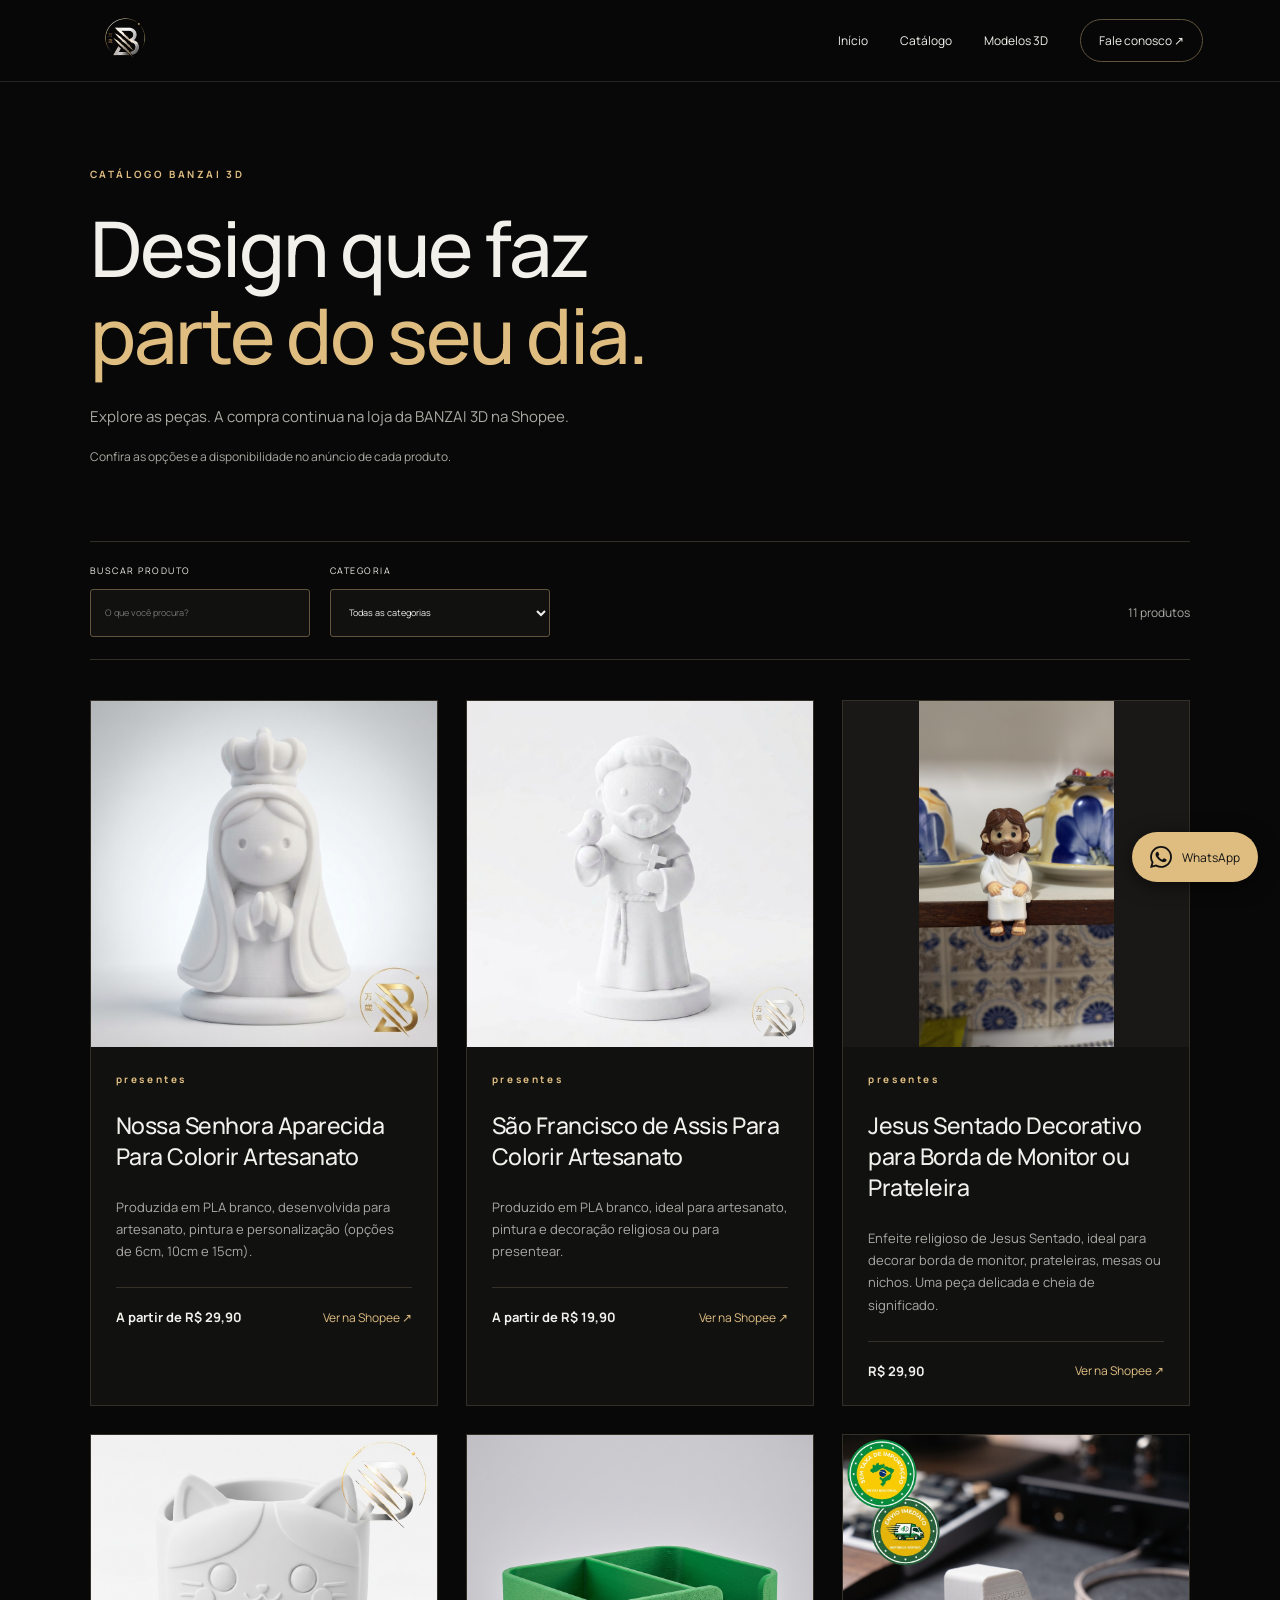
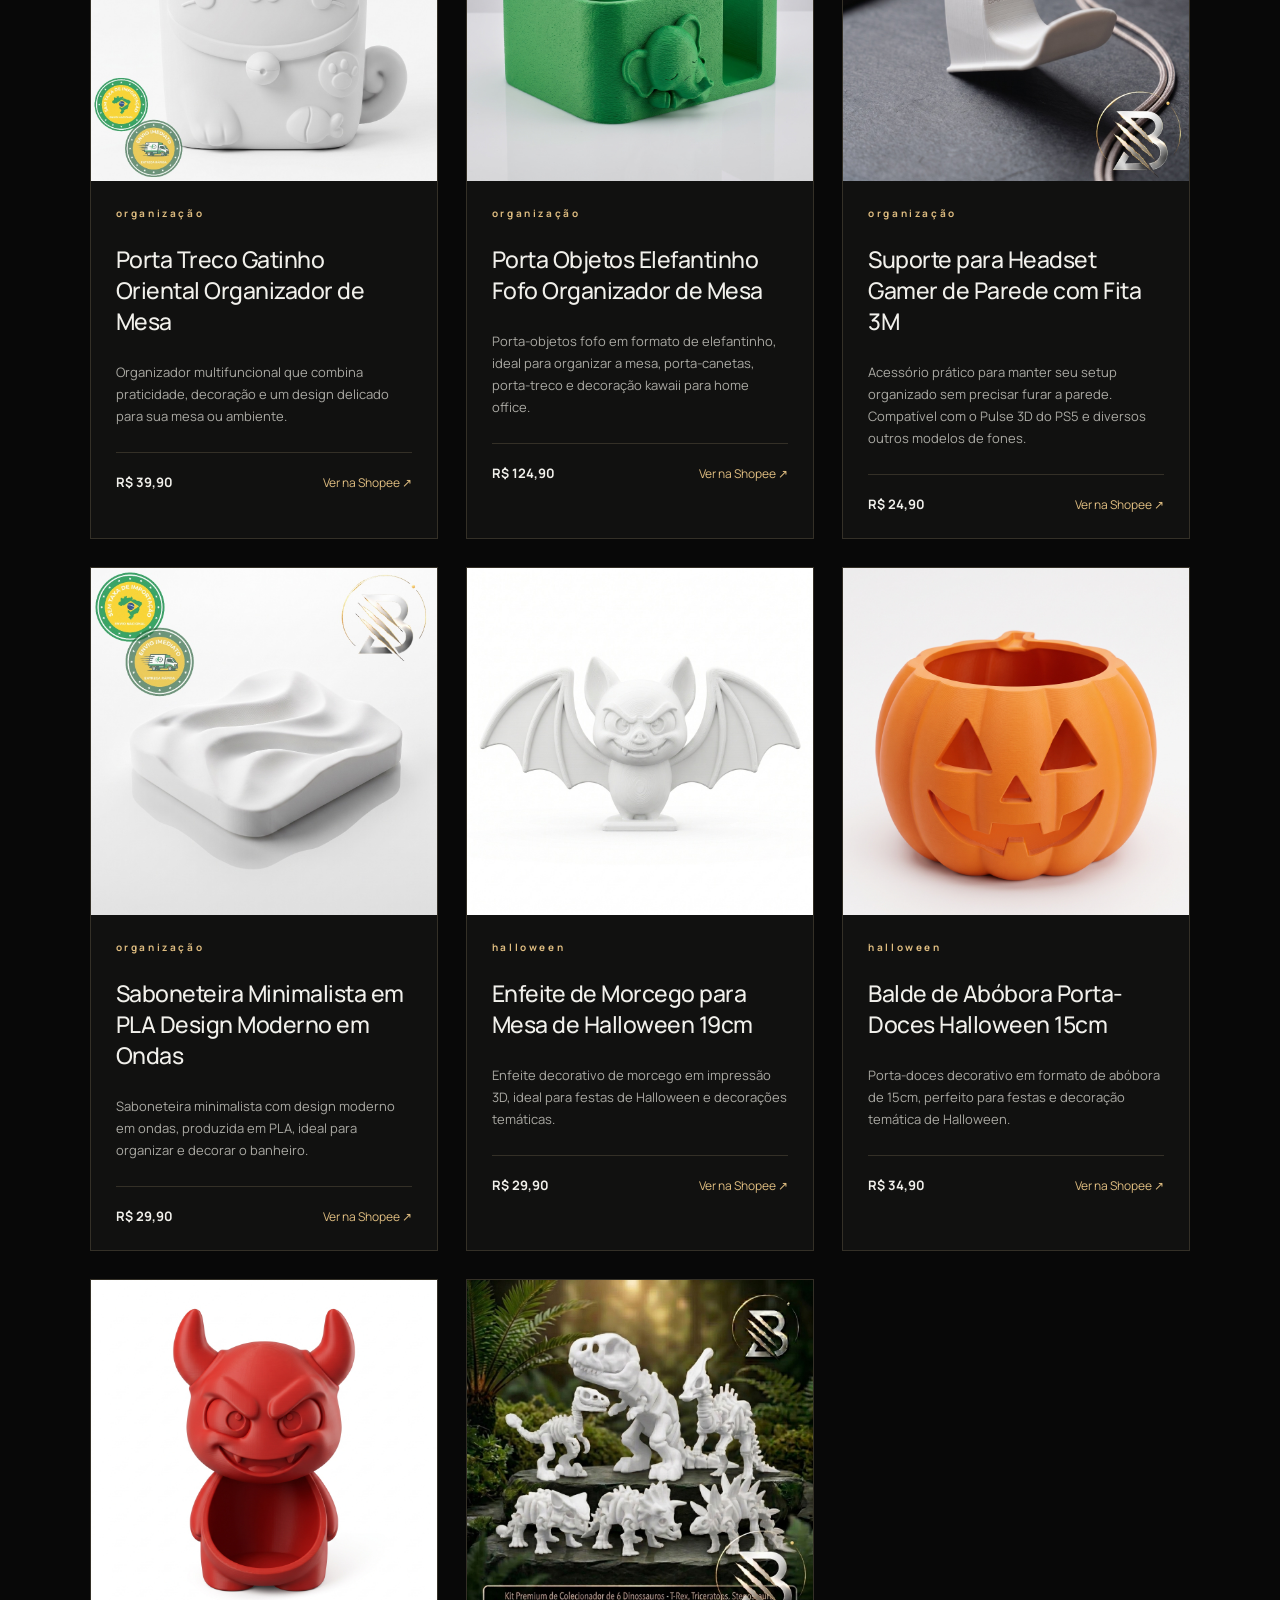
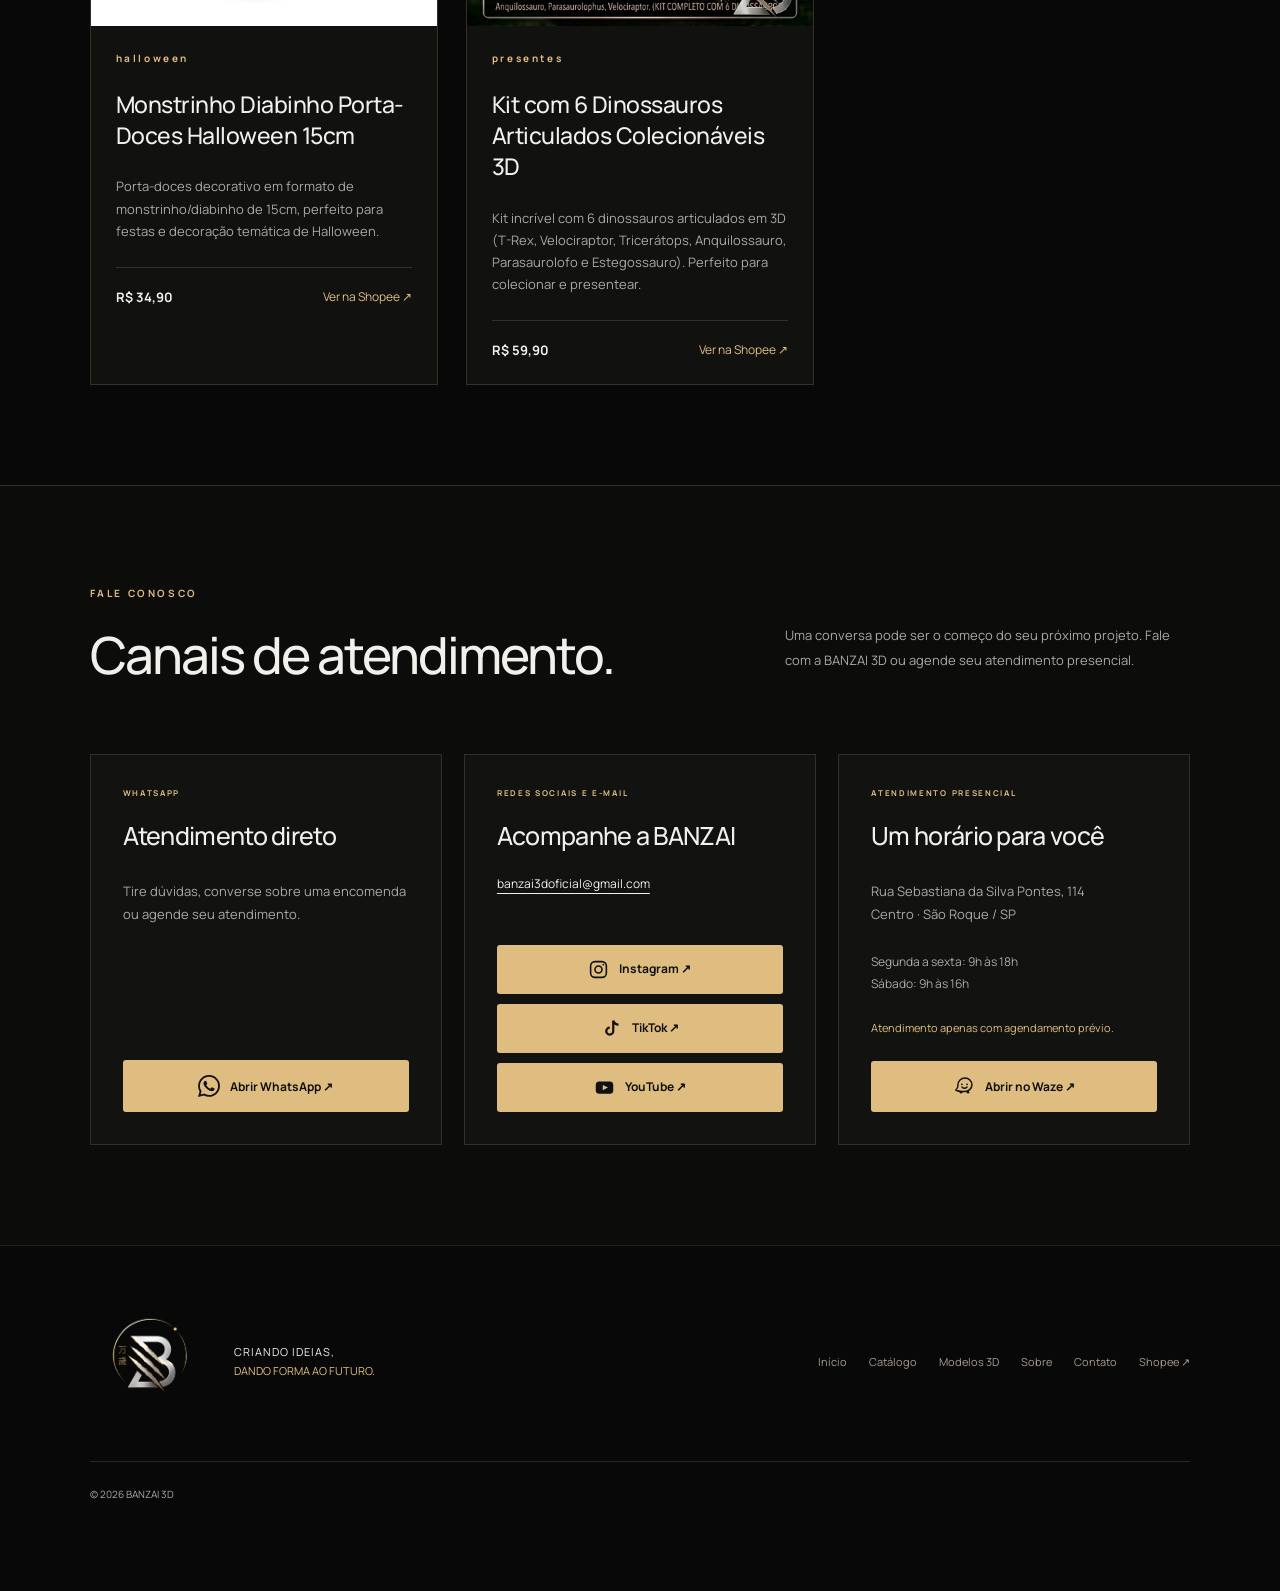
==== catalogo.html @ 2760c4b0 "Add files via upload" ====
<!doctype html><html lang="pt-BR"><head><meta charset="utf-8"><meta name="viewport" content="width=device-width, initial-scale=1"><meta name="description" content="Explore produtos BANZAI 3D para organizar, decorar e presentear. Consulte as opções e compre na loja oficial da Shopee."><meta name="theme-color" content="#10110f"><title>Catálogo de produtos | BANZAI 3D</title><link rel="icon" href="assets/logo-banzai3d.png"><link rel="stylesheet" href="prototipo.css"><link rel="stylesheet" href="inicio.css"><link rel="stylesheet" href="catalogo.css"><script src="catalogo.js" defer></script><link rel="canonical" href="https://banzai3doficial.github.io/banzai3d/catalogo.html"><meta property="og:title" content="Catálogo de produtos | BANZAI 3D"><meta property="og:description" content="Explore produtos BANZAI 3D para organizar, decorar e presentear. Consulte as opções e compre na loja oficial da Shopee."><meta property="og:url" content="https://banzai3doficial.github.io/banzai3d/catalogo.html"><meta property="og:type" content="website"><meta property="og:image" content="https://banzai3doficial.github.io/banzai3d/assets/logo-banzai3d.png"></head><body><a class="skip" href="#conteudo">Pular para o conteúdo</a><header><a class="brand" href="index.html#inicio" aria-label="BANZAI 3D — início"><img src="assets/logo-banzai3d.png" width="96" height="64" alt="BANZAI 3D"></a><nav aria-label="Principal"><a href="index.html#inicio">Início</a><a href="catalogo.html">Catálogo</a><a href="modelos.html">Modelos 3D</a><a class="nav-contact" href="index.html#contato">Fale conosco ↗</a></nav></header><main id="conteudo"><section class="section catalog-head"><span class="eyebrow">CATÁLOGO BANZAI 3D</span><h1>Design que faz<br><em>parte do seu dia.</em></h1><p>Explore as peças. A compra continua na loja da BANZAI 3D na Shopee.</p><p class="catalog-note">Confira as opções e a disponibilidade no anúncio de cada produto.</p></section><section class="section catalog" id="produtos"><div class="catalog-tools"><label>BUSCAR PRODUTO<input id="search" type="search" placeholder="O que você procura?"></label><label>CATEGORIA<select id="filter"><option value="todos">Todas as categorias</option><option value="organização">Organização</option><option value="decoração">Decoração</option><option value="pets">Pets</option><option value="presentes">Presentes</option><option value="halloween">Halloween</option><option value="natal">Natal</option></select></label><p id="count" role="status">11 produtos</p></div><div class="product-grid"><article class="product" id="produto-1" data-category="presentes" data-search="nossa senhora aparecida para colorir artesanato produzida em pla branco, desenvolvida para artesanato, pintura e personalização (opções de 6cm, 10cm e 15cm)."><a href="https://shopee.com.br/Nossa-Senhora-Aparecida-Para-Colorir-Artesanato-Pintura-Decora%C3%A7%C3%A3o-Religiosa-6cm-10cm-15cm-PLA-Branco-PLA-3D-IMPRESSAO-3D-i.1079674578.58217370922?extraParams=%7B%22display_model_id%22%3A238812933130%2C%22model_selection_logic%22%3A3%7D" target="_blank" rel="noopener"><div class="image"><img loading="eager" decoding="async" src="assets/produtos/produto-01.jpg" alt="Nossa Senhora Aparecida Para Colorir Artesanato"></div></a><div class="product-body"><span class="eyebrow">presentes</span><h2>Nossa Senhora Aparecida Para Colorir Artesanato</h2><p>Produzida em PLA branco, desenvolvida para artesanato, pintura e personalização (opções de 6cm, 10cm e 15cm).</p><div class="product-bottom"><strong>A partir de R$ 29,90</strong><a href="https://shopee.com.br/Nossa-Senhora-Aparecida-Para-Colorir-Artesanato-Pintura-Decora%C3%A7%C3%A3o-Religiosa-6cm-10cm-15cm-PLA-Branco-PLA-3D-IMPRESSAO-3D-i.1079674578.58217370922?extraParams=%7B%22display_model_id%22%3A238812933130%2C%22model_selection_logic%22%3A3%7D" target="_blank" rel="noopener">Ver na Shopee ↗</a></div></div></article><article class="product" id="produto-2" data-category="presentes" data-search="são francisco de assis para colorir artesanato produzido em pla branco, ideal para artesanato, pintura e decoração religiosa ou para presentear."><a href="https://shopee.com.br/S%C3%A3o-Francisco-de-Assis-Para-Colorir-Artesanato-Pintura-Decora%C3%A7%C3%A3o-Religiosa-6cm-10cm-15cm-PLA-Branco-Impressao-3D-santo-i.1079674578.58217373536?extraParams=%7B%22display_model_id%22%3A119730401250%2C%22model_selection_logic%22%3A3%7D" target="_blank" rel="noopener"><div class="image"><img loading="eager" decoding="async" src="assets/produtos/produto-02.jpg" alt="São Francisco de Assis Para Colorir Artesanato"></div></a><div class="product-body"><span class="eyebrow">presentes</span><h2>São Francisco de Assis Para Colorir Artesanato</h2><p>Produzido em PLA branco, ideal para artesanato, pintura e decoração religiosa ou para presentear.</p><div class="product-bottom"><strong>A partir de R$ 19,90</strong><a href="https://shopee.com.br/S%C3%A3o-Francisco-de-Assis-Para-Colorir-Artesanato-Pintura-Decora%C3%A7%C3%A3o-Religiosa-6cm-10cm-15cm-PLA-Branco-Impressao-3D-santo-i.1079674578.58217373536?extraParams=%7B%22display_model_id%22%3A119730401250%2C%22model_selection_logic%22%3A3%7D" target="_blank" rel="noopener">Ver na Shopee ↗</a></div></div></article><article class="product" id="produto-3" data-category="presentes" data-search="jesus sentado decorativo para borda de monitor ou prateleira enfeite religioso de jesus sentado, ideal para decorar borda de monitor, prateleiras, mesas ou nichos. uma peça delicada e cheia de significado."><a href="https://shopee.com.br/Jesus-Sentado-Decorativo-Enfeite-Borda-Monitor-Prateleira-Mesa-Nicho-Decora%C3%A7%C3%A3o-Religiosa-Presente-PLA-i.1079674578.58267566209?extraParams=%7B%22display_model_id%22%3A159794828525%2C%22model_selection_logic%22%3A3%7D" target="_blank" rel="noopener"><div class="image"><img loading="eager" decoding="async" src="assets/produtos/produto-03.jpg" alt="Jesus Sentado Decorativo para Borda de Monitor ou Prateleira"></div></a><div class="product-body"><span class="eyebrow">presentes</span><h2>Jesus Sentado Decorativo para Borda de Monitor ou Prateleira</h2><p>Enfeite religioso de Jesus Sentado, ideal para decorar borda de monitor, prateleiras, mesas ou nichos. Uma peça delicada e cheia de significado.</p><div class="product-bottom"><strong>R$ 29,90</strong><a href="https://shopee.com.br/Jesus-Sentado-Decorativo-Enfeite-Borda-Monitor-Prateleira-Mesa-Nicho-Decora%C3%A7%C3%A3o-Religiosa-Presente-PLA-i.1079674578.58267566209?extraParams=%7B%22display_model_id%22%3A159794828525%2C%22model_selection_logic%22%3A3%7D" target="_blank" rel="noopener">Ver na Shopee ↗</a></div></div></article><article class="product" id="produto-4" data-category="organização" data-search="porta treco gatinho oriental organizador de mesa organizador multifuncional que combina praticidade, decoração e um design delicado para sua mesa ou ambiente."><a href="https://shopee.com.br/Porta-Treco-Gatinho-Oriental-Organizador-de-Mesa-Porta-Objetos-Porta-Canetas-Decora%C3%A7%C3%A3o-Kawaii-Home-Office-i.1079674578.58263696265?extraParams=%7B%22display_model_id%22%3A119729492656%2C%22model_selection_logic%22%3A3%7D" target="_blank" rel="noopener"><div class="image"><img loading="lazy" decoding="async" src="assets/produtos/produto-04.jpg" alt="Porta Treco Gatinho Oriental Organizador de Mesa"></div></a><div class="product-body"><span class="eyebrow">organização</span><h2>Porta Treco Gatinho Oriental Organizador de Mesa</h2><p>Organizador multifuncional que combina praticidade, decoração e um design delicado para sua mesa ou ambiente.</p><div class="product-bottom"><strong>R$ 39,90</strong><a href="https://shopee.com.br/Porta-Treco-Gatinho-Oriental-Organizador-de-Mesa-Porta-Objetos-Porta-Canetas-Decora%C3%A7%C3%A3o-Kawaii-Home-Office-i.1079674578.58263696265?extraParams=%7B%22display_model_id%22%3A119729492656%2C%22model_selection_logic%22%3A3%7D" target="_blank" rel="noopener">Ver na Shopee ↗</a></div></div></article><article class="product" id="produto-5" data-category="organização" data-search="porta objetos elefantinho fofo organizador de mesa porta-objetos fofo em formato de elefantinho, ideal para organizar a mesa, porta-canetas, porta-treco e decoração kawaii para home office."><a href="https://shopee.com.br/Porta-Objetos-Elefantinho-Fofo-Organizador-de-Mesa-Porta-Treco-Porta-Canetas-Decora%C3%A7%C3%A3o-Kawaii-Home-Office-Organizador-i.1079674578.58264424622?extraParams=%7B%22display_model_id%22%3A209624319810%2C%22model_selection_logic%22%3A3%7D" target="_blank" rel="noopener"><div class="image"><img loading="lazy" decoding="async" src="assets/produtos/produto-05.jpg" alt="Porta Objetos Elefantinho Fofo Organizador de Mesa"></div></a><div class="product-body"><span class="eyebrow">organização</span><h2>Porta Objetos Elefantinho Fofo Organizador de Mesa</h2><p>Porta-objetos fofo em formato de elefantinho, ideal para organizar a mesa, porta-canetas, porta-treco e decoração kawaii para home office.</p><div class="product-bottom"><strong>R$ 124,90</strong><a href="https://shopee.com.br/Porta-Objetos-Elefantinho-Fofo-Organizador-de-Mesa-Porta-Treco-Porta-Canetas-Decora%C3%A7%C3%A3o-Kawaii-Home-Office-Organizador-i.1079674578.58264424622?extraParams=%7B%22display_model_id%22%3A209624319810%2C%22model_selection_logic%22%3A3%7D" target="_blank" rel="noopener">Ver na Shopee ↗</a></div></div></article><article class="product" id="produto-6" data-category="organização" data-search="suporte para headset gamer de parede com fita 3m acessório prático para manter seu setup organizado sem precisar furar a parede. compatível com o pulse 3d do ps5 e diversos outros modelos de fones."><a href="https://shopee.com.br/Wall-mounted-gaming-Headset-stand-with-3M-tape.-Compatible-with-PS5-Pulse-3D-and-various-other-models.-i.1079674578.58263373786?extraParams=%7B%22display_model_id%22%3A199191169639%2C%22model_selection_logic%22%3A3%7D" target="_blank" rel="noopener"><div class="image"><img loading="lazy" decoding="async" src="assets/produtos/produto-06.jpg" alt="Suporte para Headset Gamer de Parede com Fita 3M"></div></a><div class="product-body"><span class="eyebrow">organização</span><h2>Suporte para Headset Gamer de Parede com Fita 3M</h2><p>Acessório prático para manter seu setup organizado sem precisar furar a parede. Compatível com o Pulse 3D do PS5 e diversos outros modelos de fones.</p><div class="product-bottom"><strong>R$ 24,90</strong><a href="https://shopee.com.br/Wall-mounted-gaming-Headset-stand-with-3M-tape.-Compatible-with-PS5-Pulse-3D-and-various-other-models.-i.1079674578.58263373786?extraParams=%7B%22display_model_id%22%3A199191169639%2C%22model_selection_logic%22%3A3%7D" target="_blank" rel="noopener">Ver na Shopee ↗</a></div></div></article><article class="product" id="produto-7" data-category="organização" data-search="saboneteira minimalista em pla design moderno em ondas saboneteira minimalista com design moderno em ondas, produzida em pla, ideal para organizar e decorar o banheiro."><a href="https://shopee.com.br/Saboneteira-Minimalista-em-PLA-Design-Moderno-em-Ondas-Porta-Sabonete-para-Banheiro-Banzai-i.1079674578.58213605945?extraParams=%7B%22display_model_id%22%3A219623774446%2C%22model_selection_logic%22%3A3%7D" target="_blank" rel="noopener"><div class="image"><img loading="lazy" decoding="async" src="assets/produtos/produto-07.jpg" alt="Saboneteira Minimalista em PLA Design Moderno em Ondas"></div></a><div class="product-body"><span class="eyebrow">organização</span><h2>Saboneteira Minimalista em PLA Design Moderno em Ondas</h2><p>Saboneteira minimalista com design moderno em ondas, produzida em PLA, ideal para organizar e decorar o banheiro.</p><div class="product-bottom"><strong>R$ 29,90</strong><a href="https://shopee.com.br/Saboneteira-Minimalista-em-PLA-Design-Moderno-em-Ondas-Porta-Sabonete-para-Banheiro-Banzai-i.1079674578.58213605945?extraParams=%7B%22display_model_id%22%3A219623774446%2C%22model_selection_logic%22%3A3%7D" target="_blank" rel="noopener">Ver na Shopee ↗</a></div></div></article><article class="product" id="produto-8" data-category="halloween" data-search="enfeite de morcego para mesa de halloween 19cm enfeite decorativo de morcego em impressão 3d, ideal para festas de halloween e decorações temáticas."><a href="https://shopee.com.br/Halloween-Bat-Table-Decoration-Ornament-Halloween-Party-Decorative-Bat-19cm-Themed-Decoration-PLA-3D-Bat-i.1079674578.22899671157?extraParams=%7B%22display_model_id%22%3A189193970455%2C%22model_selection_logic%22%3A3%7D" target="_blank" rel="noopener"><div class="image"><img loading="lazy" decoding="async" src="assets/produtos/produto-08.jpg" alt="Enfeite de Morcego para Mesa de Halloween 19cm"></div></a><div class="product-body"><span class="eyebrow">halloween</span><h2>Enfeite de Morcego para Mesa de Halloween 19cm</h2><p>Enfeite decorativo de morcego em impressão 3D, ideal para festas de Halloween e decorações temáticas.</p><div class="product-bottom"><strong>R$ 29,90</strong><a href="https://shopee.com.br/Halloween-Bat-Table-Decoration-Ornament-Halloween-Party-Decorative-Bat-19cm-Themed-Decoration-PLA-3D-Bat-i.1079674578.22899671157?extraParams=%7B%22display_model_id%22%3A189193970455%2C%22model_selection_logic%22%3A3%7D" target="_blank" rel="noopener">Ver na Shopee ↗</a></div></div></article><article class="product" id="produto-9" data-category="halloween" data-search="balde de abóbora porta-doces halloween 15cm porta-doces decorativo em formato de abóbora de 15cm, perfeito para festas e decoração temática de halloween."><a href="https://shopee.com.br/Halloween-Pumpkin-Candy-Holder-Table-Decoration-Party-Halloween-Ornament-Decorative-Candy-Bucket-15cm-3D-PLA-HALLOWEEN-i.1079674578.58267567641?extraParams=%7B%22display_model_id%22%3A119875334752%2C%22model_selection_logic%22%3A3%7D" target="_blank" rel="noopener"><div class="image"><img loading="lazy" decoding="async" src="assets/produtos/produto-09.jpg" alt="Balde de Abóbora Porta-Doces Halloween 15cm"></div></a><div class="product-body"><span class="eyebrow">halloween</span><h2>Balde de Abóbora Porta-Doces Halloween 15cm</h2><p>Porta-doces decorativo em formato de abóbora de 15cm, perfeito para festas e decoração temática de Halloween.</p><div class="product-bottom"><strong>R$ 34,90</strong><a href="https://shopee.com.br/Halloween-Pumpkin-Candy-Holder-Table-Decoration-Party-Halloween-Ornament-Decorative-Candy-Bucket-15cm-3D-PLA-HALLOWEEN-i.1079674578.58267567641?extraParams=%7B%22display_model_id%22%3A119875334752%2C%22model_selection_logic%22%3A3%7D" target="_blank" rel="noopener">Ver na Shopee ↗</a></div></div></article><article class="product" id="produto-10" data-category="halloween" data-search="monstrinho diabinho porta-doces halloween 15cm porta-doces decorativo em formato de monstrinho/diabinho de 15cm, perfeito para festas e decoração temática de halloween."><a href="https://shopee.com.br/Monstrinho-Halloween-Porta-Doces-Mesa-Decora%C3%A7%C3%A3o-Festa-Enfeite-Halloween-Diabinho-Porta-Guloseimas-15cm-pla-dia-das-bruxa-i.1079674578.58267568899?extraParams=%7B%22display_model_id%22%3A228811920555%2C%22model_selection_logic%22%3A3%7D" target="_blank" rel="noopener"><div class="image"><img loading="lazy" decoding="async" src="assets/produtos/produto-10.jpg" alt="Monstrinho Diabinho Porta-Doces Halloween 15cm"></div></a><div class="product-body"><span class="eyebrow">halloween</span><h2>Monstrinho Diabinho Porta-Doces Halloween 15cm</h2><p>Porta-doces decorativo em formato de monstrinho/diabinho de 15cm, perfeito para festas e decoração temática de Halloween.</p><div class="product-bottom"><strong>R$ 34,90</strong><a href="https://shopee.com.br/Monstrinho-Halloween-Porta-Doces-Mesa-Decora%C3%A7%C3%A3o-Festa-Enfeite-Halloween-Diabinho-Porta-Guloseimas-15cm-pla-dia-das-bruxa-i.1079674578.58267568899?extraParams=%7B%22display_model_id%22%3A228811920555%2C%22model_selection_logic%22%3A3%7D" target="_blank" rel="noopener">Ver na Shopee ↗</a></div></div></article><article class="product" id="produto-11" data-category="presentes" data-search="kit com 6 dinossauros articulados colecionáveis 3d kit incrível com 6 dinossauros articulados em 3d (t-rex, velociraptor, tricerátops, anquilossauro, parasaurolofo e estegossauro). perfeito para colecionar e presentear."><a href="https://shopee.com.br/Kit-6-Dinossauros-Articulados-T-Rex-Velociraptor-Tricer%C3%A1tops-Anquilossauro-Parasaurolofo-Estegossauro-Colecion%C3%A1vel-3Dkit-i.1079674578.23699549312?extraParams=%7B%22display_model_id%22%3A129657310986%2C%22model_selection_logic%22%3A3%7D" target="_blank" rel="noopener"><div class="image"><img loading="lazy" decoding="async" src="assets/produtos/produto-11.jpg" alt="Kit com 6 Dinossauros Articulados Colecionáveis 3D"></div></a><div class="product-body"><span class="eyebrow">presentes</span><h2>Kit com 6 Dinossauros Articulados Colecionáveis 3D</h2><p>Kit incrível com 6 dinossauros articulados em 3D (T-Rex, Velociraptor, Tricerátops, Anquilossauro, Parasaurolofo e Estegossauro). Perfeito para colecionar e presentear.</p><div class="product-bottom"><strong>R$ 59,90</strong><a href="https://shopee.com.br/Kit-6-Dinossauros-Articulados-T-Rex-Velociraptor-Tricer%C3%A1tops-Anquilossauro-Parasaurolofo-Estegossauro-Colecion%C3%A1vel-3Dkit-i.1079674578.23699549312?extraParams=%7B%22display_model_id%22%3A129657310986%2C%22model_selection_logic%22%3A3%7D" target="_blank" rel="noopener">Ver na Shopee ↗</a></div></div></article></div><p id="empty" hidden>Nenhum produto encontrado. Experimente outra busca ou categoria.</p></section></main><section class="contact-channels wrap" id="contato"><div class="contact-heading"><div><span class="eyebrow">FALE CONOSCO</span><h2>Canais de atendimento.</h2></div><p>Uma conversa pode ser o começo do seu próximo projeto. Fale com a BANZAI 3D ou agende seu atendimento presencial.</p></div><div class="channel-grid"><article class="channel-card"><span class="eyebrow">WHATSAPP</span><h3>Atendimento direto</h3><p>Tire dúvidas, converse sobre uma encomenda ou agende seu atendimento.</p><a class="button gold" href="https://wa.me/5511988504332?text=Ol%C3%A1%21%20Vim%20pelo%20site%20da%20BANZAI%203D." target="_blank" rel="noopener"><svg class="wa-icon" viewBox="0 0 24 24" aria-hidden="true" focusable="false"><path fill="currentColor" d="M.057 24l1.687-6.163c-1.041-1.804-1.588-3.849-1.587-5.946.003-6.556 5.338-11.891 11.893-11.891 3.181.001 6.167 1.24 8.413 3.488 2.245 2.248 3.481 5.236 3.48 8.414-.003 6.557-5.338 11.892-11.893 11.892-1.99-.001-3.951-.5-5.688-1.448l-6.305 1.654zm6.597-3.807c1.676.995 3.276 1.591 5.392 1.592 5.448 0 9.886-4.434 9.889-9.885.002-5.462-4.415-9.89-9.881-9.892-5.452 0-9.887 4.434-9.889 9.884-.001 2.225.651 3.891 1.746 5.634l-.999 3.648 3.742-.981zm11.387-5.464c-.074-.124-.272-.198-.57-.347-.297-.149-1.758-.868-2.031-.967-.272-.099-.47-.149-.669.149-.198.297-.768.967-.941 1.165-.173.198-.347.223-.644.074-.297-.149-1.255-.462-2.39-1.475-.883-.788-1.48-1.761-1.653-2.059-.173-.297-.018-.458.13-.606.134-.133.297-.347.446-.521.151-.172.2-.296.3-.495.099-.198.05-.372-.025-.521-.075-.148-.669-1.611-.916-2.206-.242-.579-.487-.501-.669-.51l-.57-.01c-.198 0-.52.074-.792.372s-1.04 1.016-1.04 2.479 1.065 2.876 1.213 3.074c.149.198 2.095 3.2 5.076 4.487.709.306 1.263.489 1.694.626.712.226 1.36.194 1.872.118.571-.085 1.758-.719 2.006-1.413.248-.695.248-1.29.173-1.414z"/></svg><span>Abrir WhatsApp ↗</span></a></article><article class="channel-card"><span class="eyebrow">REDES SOCIAIS E E-MAIL</span><h3>Acompanhe a BANZAI</h3><a class="email" href="mailto:banzai3doficial@gmail.com">banzai3doficial@gmail.com</a><div class="channel-social"><a class="button gold social-button" href="https://www.instagram.com/banzai3doficial" target="_blank" rel="noopener"><svg class="social-icon" viewBox="0 0 24 24" aria-hidden="true" focusable="false"><rect x="3" y="3" width="18" height="18" rx="5" fill="none" stroke="currentColor" stroke-width="1.8"/><circle cx="12" cy="12" r="4" fill="none" stroke="currentColor" stroke-width="1.8"/><circle cx="17.5" cy="6.5" r="1" fill="currentColor"/></svg><span>Instagram ↗</span></a><a class="button gold social-button" href="https://www.tiktok.com/@banzai3doficial" target="_blank" rel="noopener"><svg class="social-icon" viewBox="0 0 24 24" aria-hidden="true" focusable="false"><path d="M14 3v12a4 4 0 1 1-4-4" fill="none" stroke="currentColor" stroke-width="2.5"/><path d="M14 3c.8 3 2.5 4.5 6 4.5" fill="none" stroke="currentColor" stroke-width="2.5"/></svg><span>TikTok ↗</span></a><a class="button gold social-button" href="https://www.youtube.com/@banzai3d" target="_blank" rel="noopener"><svg class="social-icon" viewBox="0 0 24 24" aria-hidden="true" focusable="false"><rect x="2" y="5" width="20" height="14" rx="4" fill="currentColor"/><path d="m10 9 6 3-6 3Z" fill="var(--gold)"/></svg><span>YouTube ↗</span></a></div></article><article class="channel-card"><span class="eyebrow">ATENDIMENTO PRESENCIAL</span><h3>Um horário para você</h3><p>Rua Sebastiana da Silva Pontes, 114<br>Centro · São Roque / SP</p><p class="hours">Segunda a sexta: 9h às 18h<br>Sábado: 9h às 16h</p><p class="appointment">Atendimento apenas com agendamento prévio.</p><a class="button gold" href="https://waze.com/ul/h6gy6pqn6n" target="_blank" rel="noopener"><svg class="social-icon" viewBox="0 0 24 24" aria-hidden="true" focusable="false"><path d="M20.5 10.2a8 8 0 0 0-16 0c0 3-1 4.7-2.5 5.8 2 1.1 4.3 1.7 7 1.7h3.5a8 8 0 0 0 8-7.5Z" fill="none" stroke="currentColor" stroke-width="1.7" stroke-linejoin="round"/><circle cx="8" cy="18.5" r="1.5" fill="currentColor"/><circle cx="16" cy="18.5" r="1.5" fill="currentColor"/><circle cx="9" cy="9.5" r="1" fill="currentColor"/><circle cx="15" cy="9.5" r="1" fill="currentColor"/><path d="M9 12.5q3 3 6 0" fill="none" stroke="currentColor" stroke-width="1.5" stroke-linecap="round"/></svg><span>Abrir no Waze ↗</span></a></article></div></section><footer class="brand-footer wrap"><div class="footer-identity"><a href="index.html#inicio" aria-label="BANZAI 3D — início"><img src="assets/logo-banzai3d.png" width="120" height="120" alt="BANZAI 3D"></a><p>CRIANDO IDEIAS,<br><span>DANDO FORMA AO FUTURO.</span></p></div><div class="footer-links"><a href="index.html#inicio">Início</a><a href="catalogo.html">Catálogo</a><a href="modelos.html">Modelos 3D</a><a href="index.html#sobre">Sobre</a><a href="index.html#contato">Contato</a><a href="https://shopee.com.br/shop/1079674578" target="_blank" rel="noopener">Shopee ↗</a></div><small>© 2026 BANZAI 3D</small></footer><a class="whatsapp" href="https://wa.me/5511988504332?text=Ol%C3%A1%21%20Vim%20pelo%20site%20da%20BANZAI%203D." target="_blank" rel="noopener" aria-label="Falar com a BANZAI no WhatsApp"><svg class="wa-icon" viewBox="0 0 24 24" aria-hidden="true" focusable="false"><path fill="currentColor" d="M.057 24l1.687-6.163c-1.041-1.804-1.588-3.849-1.587-5.946.003-6.556 5.338-11.891 11.893-11.891 3.181.001 6.167 1.24 8.413 3.488 2.245 2.248 3.481 5.236 3.48 8.414-.003 6.557-5.338 11.892-11.893 11.892-1.99-.001-3.951-.5-5.688-1.448l-6.305 1.654zm6.597-3.807c1.676.995 3.276 1.591 5.392 1.592 5.448 0 9.886-4.434 9.889-9.885.002-5.462-4.415-9.89-9.881-9.892-5.452 0-9.887 4.434-9.889 9.884-.001 2.225.651 3.891 1.746 5.634l-.999 3.648 3.742-.981zm11.387-5.464c-.074-.124-.272-.198-.57-.347-.297-.149-1.758-.868-2.031-.967-.272-.099-.47-.149-.669.149-.198.297-.768.967-.941 1.165-.173.198-.347.223-.644.074-.297-.149-1.255-.462-2.39-1.475-.883-.788-1.48-1.761-1.653-2.059-.173-.297-.018-.458.13-.606.134-.133.297-.347.446-.521.151-.172.2-.296.3-.495.099-.198.05-.372-.025-.521-.075-.148-.669-1.611-.916-2.206-.242-.579-.487-.501-.669-.51l-.57-.01c-.198 0-.52.074-.792.372s-1.04 1.016-1.04 2.479 1.065 2.876 1.213 3.074c.149.198 2.095 3.2 5.076 4.487.709.306 1.263.489 1.694.626.712.226 1.36.194 1.872.118.571-.085 1.758-.719 2.006-1.413.248-.695.248-1.29.173-1.414z"/></svg><span>WhatsApp</span></a></body></html>
---- prototipo.css ----
@import url('https://fonts.googleapis.com/css2?family=DM+Sans:wght@400;500;600;700&family=Manrope:wght@400;500;600;700;800&display=swap');
:root{--bg:#10110f;--panel:#181b16;--ink:#f0f0e6;--muted:#a5ad9c;--gold:#e0bb77;--line:#34392f}*{box-sizing:border-box}html{scroll-behavior:smooth;scroll-padding-top:100px}body{margin:0;background:var(--bg);color:var(--ink);font-family:'DM Sans',Arial,sans-serif}a{color:inherit;text-decoration:none}button,input,select{font:inherit}a:focus-visible,button:focus-visible,input:focus-visible,select:focus-visible{outline:3px solid var(--gold);outline-offset:5px}[hidden]{display:none!important}.skip{position:fixed;left:20px;top:-80px;background:var(--gold);color:#111;padding:15px;z-index:100}.skip:focus{top:10px}.preview{padding:9px 5%;font-size:10px;letter-spacing:1.2px;background:#272b22;color:#e0bb77;display:flex;justify-content:space-between}header{height:90px;display:flex;align-items:center;justify-content:space-between;padding:0 5%;border-bottom:1px solid var(--line);background:#10110ff2;position:sticky;top:0;z-index:20}.brand img{width:125px;height:65px;object-fit:contain}nav{display:flex;align-items:center;gap:35px;font-size:12px}nav a:hover,.text-link:hover{color:var(--gold)}.pill{border:1px solid #6b735f;border-radius:40px;padding:12px 22px}.menu{display:none}.hero{min-height:760px;display:grid;grid-template-columns:1.05fr 1fr;align-items:center;padding:65px 5% 95px;position:relative;overflow:hidden;background:radial-gradient(ellipse at 80% 50%,#303d252e,transparent 50%)}.hero-content{z-index:2}.eyebrow{font-size:10px;letter-spacing:2px;font-weight:600;color:var(--gold);display:block}.dot{display:inline-block;width:6px;height:6px;background:var(--gold);border-radius:50%;margin-right:10px}h1,h2,h3{font-family:Manrope,Arial,sans-serif;letter-spacing:-2px;font-weight:500}h1{font-size:clamp(48px,6.2vw,96px);line-height:1.06;margin:30px 0}em{font-style:normal;color:var(--gold)}.hero h1 em{font-size:.84em}.hero p{font-size:16px;color:var(--muted);max-width:470px;line-height:1.8}.actions{display:flex;gap:12px;flex-wrap:wrap;margin:30px 0}.button{padding:17px 23px;border-radius:4px;display:inline-flex;align-items:center;justify-content:center;font-size:12px;font-weight:700;min-height:50px}.gold{background:var(--gold);color:#17170f}.outline{border:1px solid #66705b}.button:hover{filter:brightness(1.12)}.hero-note{display:flex;gap:22px;margin-top:45px;font-size:8px;letter-spacing:1.5px;color:var(--muted)}.hero-art{position:relative;min-width:0}.printer{width:100%;height:auto;overflow:visible}.art-label,.art-caption{display:block;text-align:center;font-size:9px;letter-spacing:2px;color:var(--gold)}.art-caption{margin-top:12px;color:var(--muted);font-size:9px;letter-spacing:.5px}.scroll-note{position:absolute;bottom:30px;left:5%;font-size:9px;letter-spacing:2px;color:var(--muted)}.scroll-note span{display:inline-block;margin-left:40px;font-size:22px}.ticker{border-top:1px solid var(--line);border-bottom:1px solid var(--line);padding:23px 5%;display:flex;align-items:center;justify-content:space-between;font-size:10px;letter-spacing:2px;color:#a2aa98;gap:20px}.ticker i{color:var(--gold);font-size:22px}.section{padding:110px 7%}.section-intro h2,.about h2,.contact h2{font-size:clamp(35px,4.2vw,65px);line-height:1.17;margin:20px 0}.section-intro>p{color:var(--muted);max-width:520px;line-height:1.8}.steps{display:grid;grid-template-columns:repeat(3,1fr);gap:45px;margin-top:65px}.steps article{border-top:1px solid #6f785f;padding-top:25px}.steps article>span{font-size:10px;letter-spacing:2px;color:var(--gold)}h3{font-size:27px;line-height:1.3;letter-spacing:-1px}.steps p,.values p{color:var(--muted);font-size:14px;line-height:1.9}.about{background:#e9e8dc;color:#20251b}.about .eyebrow{color:#5a644a}.about-heading{display:grid;grid-template-columns:1.4fr 1fr;gap:70px;align-items:center}.about h2 em{color:#667454}.about-heading>p{line-height:1.9;color:#59624f;max-width:390px}.values{display:grid;grid-template-columns:repeat(3,1fr);gap:35px;margin-top:50px}.values article{border-top:1px solid #b4b9a7;padding-top:24px}.values small{font-size:9px;letter-spacing:2px;color:#626c56}.values p{color:#59624f}.editor-note{font-size:12px;color:#a5ad9c;line-height:1.7}.about .editor-note{color:#59624f;margin-top:35px}.featured-grid{display:grid;grid-template-columns:repeat(3,1fr);gap:25px;margin-top:45px}.image{aspect-ratio:1;background:#24281e;overflow:hidden}.image img{width:100%;height:100%;object-fit:cover;transition:transform .4s}.feature-card:hover img{transform:scale(1.04)}.feature-card>span{display:block;color:var(--gold);text-transform:uppercase;letter-spacing:2px;font-size:9px;margin-top:22px}.feature-card h3{font-size:22px;margin:12px 0}.feature-card>b{font-size:11px;color:var(--muted)}.text-link{display:block;margin-top:25px;font-size:13px;text-decoration:underline;text-underline-offset:6px}.contact{background:var(--panel);border-top:1px solid var(--line);display:grid;grid-template-columns:1.2fr 1fr;gap:65px;align-items:center}.contact p{line-height:1.8;color:var(--muted);max-width:410px}.contact .button{margin-top:15px}footer{padding:55px 5% 25px;display:flex;align-items:center;flex-wrap:wrap;gap:35px;justify-content:space-between}.wordmark{font-size:30px;font-weight:700;letter-spacing:-1px}.wordmark i{color:var(--gold);font-style:normal}footer>div{display:flex;gap:24px;font-size:12px}footer>small{border-top:1px solid var(--line);padding-top:25px;flex-basis:100%;font-size:10px;color:var(--muted)}.catalog-head{padding-bottom:40px}.catalog-head h1{font-size:clamp(45px,6vw,82px)}.catalog-head>p{color:var(--muted)}.catalog{padding-top:20px}.catalog-tools{display:flex;align-items:end;gap:20px;margin-bottom:40px}.catalog-tools label{font-size:9px;letter-spacing:1.5px;display:grid;gap:12px}.catalog-tools input,.catalog-tools select{background:#1a1e16;border:1px solid #66705b;color:var(--ink);padding:14px;min-width:220px;max-width:100%;border-radius:3px}.catalog-tools p{margin-left:auto;font-size:12px;color:var(--muted)}.product-grid{display:grid;grid-template-columns:repeat(3,1fr);gap:25px}.product{border:1px solid var(--line);background:var(--panel);scroll-margin-top:120px}.product-body{padding:25px}.product h2{font-size:23px;line-height:1.35;letter-spacing:-.6px}.product p{font-size:13px;line-height:1.7;color:var(--muted)}.product-bottom{display:flex;flex-wrap:wrap;gap:20px;justify-content:space-between;align-items:center;margin-top:25px;border-top:1px solid var(--line);padding-top:20px}.product-bottom strong{font-size:13px}.product-bottom a{font-size:11px;color:var(--gold)}
@media(min-width:1500px){.hero,.section,header,footer{padding-left:max(5%,calc((100vw - 1400px)/2));padding-right:max(5%,calc((100vw - 1400px)/2))}}@media(max-width:1000px){.hero{grid-template-columns:1fr 1fr;min-height:650px}.hero h1{font-size:60px}.hero-note{flex-wrap:wrap;gap:12px}.product-grid{grid-template-columns:repeat(2,1fr)}nav{gap:20px}.section{padding:80px 5%}.ticker{font-size:8px;letter-spacing:1px}.steps{gap:25px}}@media(max-width:700px){.preview span{display:none}header{height:75px}.brand img{width:110px;height:60px}.menu{display:block;background:none;border:1px solid #66705b;color:var(--ink);padding:10px 15px}nav{display:none;position:absolute;top:75px;left:0;right:0;background:#181b16;padding:25px;flex-direction:column;align-items:stretch}nav.open{display:flex}.hero{grid-template-columns:1fr;padding:60px 6% 80px;gap:0;min-height:auto}.hero h1{font-size:clamp(46px,10vw,68px)}.hero p{font-size:15px}.hero-note{margin-top:30px}.hero-art{max-width:500px;margin:10px auto 25px;width:100%}.hero-art .printer{max-height:350px}.scroll-note{bottom:23px}.ticker{overflow:hidden;white-space:nowrap;justify-content:flex-start}.ticker i{font-size:15px}.steps,.values,.featured-grid{grid-template-columns:1fr}.steps{margin-top:35px;gap:30px}.steps h3 br,.values h3 br{display:none}.about-heading,.contact{grid-template-columns:1fr;gap:15px}.about-heading h2{margin-bottom:0}.values{gap:22px;margin-top:25px}.section{padding:65px 6%}.featured-grid{gap:40px}.catalog-tools{align-items:stretch;flex-direction:column}.catalog-tools p{margin-left:0}.catalog-tools input,.catalog-tools select{width:100%}.product-grid{grid-template-columns:1fr}.catalog-head{padding-bottom:20px}.catalog{padding-top:20px}footer>div{flex-wrap:wrap;gap:20px}.contact .text-link{font-size:12px}}@media(prefers-reduced-motion:reduce){html{scroll-behavior:auto}*{transition:none!important;animation:none!important}}
---- inicio.css ----
@import url('https://fonts.googleapis.com/css2?family=Manrope:wght@400;500;600;700;800&display=swap');
:root{--gold:#dfbd80;--ink:#f1f0eb;--muted:#aaa9a3;--bg:#080808;--opacity:.35}*{box-sizing:border-box}html{scroll-padding-top:100px}body{margin:0;background:var(--bg);color:var(--ink);font-family:Manrope,Arial,sans-serif}a{color:inherit;text-decoration:none}button{font:inherit}a:focus-visible,button:focus-visible{outline:3px solid var(--gold);outline-offset:6px}.skip{position:fixed;top:-100px;left:20px;background:var(--gold);color:#000;padding:15px;z-index:100}.skip:focus{top:10px}.preview{text-align:center;background:#17150f;color:var(--gold);font-size:9px;letter-spacing:2px;padding:8px}header{position:sticky;top:0;z-index:30;display:flex;align-items:center;justify-content:space-between;padding:8px 6%;height:82px;background:#080808f5;border-bottom:1px solid #25231f}.brand img{object-fit:contain;display:block}nav{display:flex;gap:32px;align-items:center;font-size:12px}.nav-contact{border:1px solid #62543c;padding:12px 18px;border-radius:30px}.wrap{padding:100px 7%;max-width:1700px;margin:auto}.scroll-scene{position:relative;min-height:800px}.js .scroll-scene{height:205svh;min-height:1100px}.hero-sticky{height:calc(100svh - 82px);min-height:640px;position:relative;display:flex;align-items:center;padding:65px 7%;isolation:isolate;overflow:hidden}.js .hero-sticky{position:sticky;top:82px}.hero-copy{z-index:2;max-width:720px;pointer-events:none}.hero-copy a{pointer-events:auto}.eyebrow{display:block;color:var(--gold);font-size:10px;letter-spacing:2.6px;font-weight:700}h1,h2,h3{font-weight:500;letter-spacing:-2px}h1{font-size:clamp(40px,5.3vw,82px);line-height:1.13;margin:24px 0}em{font-style:normal;color:var(--gold)}p{font-size:15px;line-height:1.9;color:var(--muted)}.hero-copy>p{font-size:14px}.actions{display:flex;gap:12px;flex-wrap:wrap;margin-top:30px}.button{display:inline-flex;align-items:center;justify-content:center;min-height:49px;padding:15px 22px;font-size:12px;font-weight:700;border-radius:3px}.gold{background:var(--gold);color:#10100e}.outline{border:1px solid #625b4c}.visual{position:absolute;z-index:0;right:-8%;top:6%;width:80%;height:87%;opacity:var(--opacity);mask-image:linear-gradient(to right,transparent 0%,#000 36%,#000 85%,transparent 100%);pointer-events:none}.visual video,.poster{position:absolute;width:100%;height:100%;object-fit:contain;mask-image:linear-gradient(to bottom,transparent,#000 15%,#000 85%,transparent)}.visual video{visibility:hidden}.video-ready .visual video{visibility:visible}.video-ready .poster{visibility:hidden}.static-motion .visual video{visibility:hidden}.static-motion .poster{visibility:visible}.hero-sticky:after{content:"";position:absolute;inset:0;z-index:1;background:linear-gradient(90deg,#080808 0%,#080808d9 24%,transparent 68%);pointer-events:none}.scroll-hint{display:inline-flex;gap:30px;font-size:9px;letter-spacing:2px;color:#bdb5a5;margin-top:45px}.scroll-hint span{color:var(--gold);font-size:18px}.scene-bottom{position:absolute;z-index:3;bottom:23px;left:7%;right:7%;display:flex;align-items:center;gap:20px;color:#969187;font-size:9px;letter-spacing:1.4px}.scene-bottom i{font-style:normal;color:var(--gold);margin:0 9px}.progress{height:1px;flex:1;background:#393126}.progress span{display:block;width:0;height:1px;background:var(--gold)}.motion-toggle{color:#bdb5a5;background:none;border:1px solid #494338;padding:8px 10px;font-size:10px;letter-spacing:0;cursor:pointer}.intro{border-top:1px solid #302a21;background:#0e0e0d;max-width:none}.intro-grid{display:grid;grid-template-columns:1.25fr 1fr;gap:8%;align-items:center}h2{font-size:clamp(32px,3.8vw,58px);line-height:1.2;margin:24px 0}.intro-grid>p{max-width:470px}.principles{display:grid;grid-template-columns:repeat(3,1fr);gap:45px;margin-top:65px}.principles article{border-top:1px solid #504532;padding-top:23px}.principles article>span{font-size:9px;letter-spacing:2px;color:var(--gold)}h3{font-size:32px;line-height:1.25;margin:25px 0;letter-spacing:-1px}.principles p{font-size:13px;max-width:340px}.editor-note{font-size:11px;margin-top:40px;color:#918878}.destinations{display:grid;grid-template-columns:1fr 1fr;gap:9%}.destinations>div{position:relative}.anchor{position:absolute;top:0}.text-link{font-size:13px;border-bottom:1px solid #746143;padding-bottom:9px;display:inline-block}.contact{display:grid;grid-template-columns:1.2fr 1fr;gap:8%;border-top:1px solid #302a21}.contact p{max-width:360px}.social{display:flex;gap:20px;flex-wrap:wrap;margin-top:35px;font-size:12px}footer{display:flex;justify-content:space-between;flex-wrap:wrap;gap:25px;border-top:1px solid #25231f;padding-top:35px!important;padding-bottom:65px!important;font-size:10px;color:#a59c8e}footer>span:first-child{font-size:20px;letter-spacing:2px;color:var(--ink)}footer small{width:100%;font-size:10px}.whatsapp{position:fixed;right:22px;bottom:18px;z-index:40;background:#dfbd80;color:#111;padding:14px 18px;border-radius:30px;font-size:12px;box-shadow:0 4px 20px #0008}.models h1{font-size:clamp(48px,7vw,90px)}.profile-grid{display:grid;grid-template-columns:1fr 1fr;gap:24px;margin-top:50px}.profile-grid>a{border:1px solid #504532;padding:30px}.profile-grid span,.profile-grid b{font-size:12px;color:var(--gold)}.profile-grid h2{font-size:35px}.static-motion .scroll-scene{height:auto;min-height:0}.static-motion .hero-sticky{position:relative}
@media(max-width:700px){header{padding:8px 5%;height:auto;min-height:76px;gap:15px}.brand img{width:65px;height:52px}nav{gap:12px;font-size:10px;flex-wrap:wrap;justify-content:flex-end}.nav-contact{padding:8px 10px}.hero-sticky{padding:55px 6% 90px;min-height:650px;height:calc(100svh - 80px);align-items:flex-start}.js .hero-sticky{top:76px}.js .scroll-scene{height:175svh;min-height:1000px}h1{font-size:clamp(33px,8.5vw,56px);letter-spacing:-1.4px}.hero-copy{max-width:100%}.hero-copy>p{font-size:12px}.eyebrow{font-size:8px}.visual{width:140%;height:68%;right:-45%;top:28%;mask-image:linear-gradient(to right,transparent,#000 25%,#000 80%,transparent)}.hero-sticky:after{background:linear-gradient(#08080800 25%,#08080850 55%,#08080890)}.actions{gap:8px;margin-top:24px}.button{padding:14px 16px;font-size:11px}.scroll-hint{margin-top:24px}.scene-bottom{left:6%;right:6%;gap:12px;flex-wrap:wrap}.scene-bottom>span{font-size:7px}.motion-toggle{font-size:9px}.wrap{padding:65px 6%}.intro-grid,.principles,.destinations,.contact,.profile-grid{grid-template-columns:1fr;gap:30px}.principles{margin-top:35px}.principles p{max-width:none}h2{letter-spacing:-1px}h3{font-size:28px}.destinations{gap:60px}.social{gap:18px}.whatsapp{font-size:11px;padding:12px 15px}.static-motion .scroll-scene{min-height:0;height:auto}}
@media(prefers-reduced-motion:reduce){.js .scroll-scene{height:auto;min-height:0}.js .hero-sticky{position:relative}.visual video{display:none}.video-ready .poster{visibility:visible}}

/* Keep scene controls clear of the persistent contact button. */
.scene-bottom{right:180px}@media(max-width:700px){.scene-bottom{right:6%;bottom:75px}.visual{right:-20%;width:120%}}

/* v02: video on black fills the opening, with no panel framing. */
.visual{inset:0 0 0 10%;width:110%;height:100%;mask-image:linear-gradient(to right,transparent,#000 25%,#000 85%,transparent)}
.visual video,.poster{object-fit:cover;object-position:center;mask-image:linear-gradient(to bottom,transparent,#000 12%,#000 85%,transparent)}
@media(max-width:700px){.visual{inset:20% -15% 0 0;width:115%;height:80%}.visual video,.poster{object-fit:cover;object-position:center}}

.js .scroll-scene{height:235svh}@media(max-width:700px){.js .scroll-scene{height:195svh}}@media(prefers-reduced-motion:reduce){.js .scroll-scene{height:auto}}.static-motion .scroll-scene{height:auto}

/* v03: three separate editorial sections for mission, vision and values. */
.purpose{padding:105px 7%;border-top:1px solid #343027;min-height:560px;display:flex;align-items:center}.purpose-inner{width:100%;max-width:1400px;margin:auto;display:grid;grid-template-columns:1fr 1.2fr;gap:9%;align-items:center}.purpose-number{font-size:clamp(130px,21vw,290px);font-weight:500;letter-spacing:-16px;line-height:1;color:#dfbd8022}.purpose-content>span{font-size:10px;letter-spacing:3px;color:var(--gold)}.purpose-content h2{font-size:clamp(40px,5vw,76px);margin:25px 0}.purpose-content p{max-width:560px;font-size:16px}.draft{display:block;margin-top:32px;font-size:10px;letter-spacing:.4px;color:#a59b89}.purpose-1{background:#111110}.purpose-2{background:#e8e5df;color:#24231f;border-top-color:#c9c4b9}.purpose-2 .purpose-number{color:#8a724328}.purpose-2 .purpose-content>span{color:#715a2e}.purpose-2 p{color:#55534e}.purpose-2 .draft{color:#706958}.purpose-2 .purpose-content{grid-column:1;grid-row:1}.purpose-2 .purpose-number{grid-column:2;text-align:right}.purpose-3{background:#19160f}.purpose-3 .purpose-number{color:#dfbd802d}@media(max-width:700px){.purpose{padding:65px 6%;min-height:0}.purpose-inner{grid-template-columns:1fr;gap:25px}.purpose-number{font-size:95px;letter-spacing:-6px}.purpose-content h2{font-size:40px}.purpose-content p{font-size:14px}.purpose-2 .purpose-number,.purpose-2 .purpose-content{grid-column:auto;grid-row:auto;text-align:left}.purpose-2 .purpose-number{order:0}.purpose-2 .purpose-content{order:1}}

/* v04: institutional copy supplied by Ayman. */
.purpose-content p{max-width:620px}.purpose-3 .purpose-inner{grid-template-columns:.55fr 1.65fr;gap:7%}.values-list{list-style:none;padding:0;margin:30px 0 0;display:grid;grid-template-columns:1fr 1fr;gap:27px 35px}.values-list li{border-top:1px solid #645333;padding-top:18px;color:#bdb7aa;font-size:14px;line-height:1.8}.values-list strong{display:block;color:#dfbd80;font-weight:600;margin-bottom:8px}.purpose-3{padding-top:100px;padding-bottom:100px}@media(max-width:700px){.purpose-3 .purpose-inner,.values-list{grid-template-columns:1fr}.values-list{gap:22px}.purpose-3{padding:65px 6%}}

/* v05: preserve the entire video frame and reduce unnecessary enlargement. */
.visual{inset:0 0 0 14%;width:100%;height:100%}.visual video,.poster{object-fit:contain;object-position:center}@media(max-width:700px){.visual{inset:24% -5% 0 0;width:105%;height:76%}.visual video,.poster{object-fit:contain}}

/* v07: contact channels and brand footer. */
.wa-icon{width:22px;height:22px;flex-shrink:0;display:block}.button,.whatsapp{gap:10px}.whatsapp{display:inline-flex;align-items:center;min-height:48px}.contact-channels{border-top:1px solid #343027;max-width:none;background:#0c0c0b;padding-bottom:100px}.contact-heading{display:grid;grid-template-columns:1.5fr 1fr;gap:8%;align-items:center;margin-bottom:45px}.contact-heading h2{font-size:clamp(33px,4vw,60px)}.contact-heading p{font-size:13px;max-width:440px}.channel-grid{display:grid;grid-template-columns:repeat(3,minmax(0,1fr));gap:22px}.channel-card{border:1px solid #353025;padding:32px;background:#121210;display:flex;flex-direction:column;align-items:flex-start;min-width:0}.channel-card h3{font-size:25px;margin:22px 0 15px;letter-spacing:-.7px}.channel-card p{font-size:13px;line-height:1.8}.channel-card>.button{width:100%;margin-top:auto}.channel-card .appointment{font-size:11px;color:var(--gold);margin-bottom:24px}.channel-card .eyebrow{font-size:8px;letter-spacing:1.7px}.email{font-size:12px;overflow-wrap:anywhere;margin:8px 0 25px;text-decoration:underline;text-underline-offset:5px}.channel-social{display:flex;gap:10px;flex-wrap:wrap;width:100%;margin-top:auto}.channel-social .button{flex:1;font-size:10px;padding:12px}.channel-social .text-link{font-size:11px;margin-top:8px}.brand-footer{padding-top:55px!important;padding-bottom:90px!important;gap:40px;align-items:center}.footer-identity{display:flex;align-items:center;gap:24px}.footer-identity img{display:block;object-fit:contain}.footer-identity p{font-size:11px;line-height:1.8;color:var(--ink);letter-spacing:1px}.footer-identity p span{color:var(--gold)}.footer-links{display:flex;flex-wrap:wrap;gap:22px;font-size:11px}.brand-footer>small{border-top:1px solid #29261f;padding-top:25px;width:100%;flex-basis:100%}
@media(max-width:1000px){.channel-card{padding:23px}.channel-card h3{font-size:22px}.channel-grid{gap:15px}}@media(max-width:700px){.contact-heading,.channel-grid{grid-template-columns:1fr;gap:20px}.contact-channels{padding-bottom:65px}.contact-heading{margin-bottom:30px}.channel-card{padding:28px}.channel-card>.button{margin-top:15px}.channel-card h3{font-size:25px}.channel-social{margin-top:15px}.footer-identity{gap:15px}.footer-identity img{width:85px;height:85px}.footer-identity p{font-size:9px}.brand-footer{gap:28px}.footer-links{gap:19px}.whatsapp .wa-icon{width:20px;height:20px}}

/* v08: consistent social buttons following the WhatsApp button. */
.channel-social{display:grid;grid-template-columns:1fr;width:100%;gap:10px}.channel-social .social-button{width:100%;min-height:49px;margin:0;padding:13px 18px;font-size:12px;border:0;border-radius:3px;gap:10px;color:#10100e;background:var(--gold);text-decoration:none;line-height:1.4}.social-icon{display:block;width:21px;height:21px;flex-shrink:0}.channel-card{min-height:360px}.channel-card>.button{min-height:49px}@media(max-width:700px){.channel-card{min-height:0}.channel-social{margin-top:15px}}

.hours{font-size:12px!important;line-height:1.8}.catalog-note{font-size:12px;color:var(--muted)}
---- catalogo.css ----
/* Catalog content retained; presentation aligned with the home page. */
:root{--panel:#111110;--line:#343027}.preview{display:block;text-align:center;letter-spacing:2px}.preview span{display:none}header .brand img{width:96px;height:64px}header nav{font-size:12px;gap:32px}.catalog-head{padding:85px 7% 35px;max-width:1700px;margin:auto}.catalog-head h1{font-size:clamp(45px,6vw,82px);font-weight:500}.catalog{padding:25px 7% 100px;max-width:1700px;margin:auto}.catalog-tools{padding:22px 0;border-top:1px solid var(--line);border-bottom:1px solid var(--line)}.catalog-tools input,.catalog-tools select{background:#111110;border-color:#62543c;min-height:48px}.product-grid{gap:28px}.product{background:#111110;border-color:#343027}.image{background:#191816;aspect-ratio:1}.image img{object-fit:contain}.product-body{padding:25px}.product h2{font-size:23px;letter-spacing:-.5px;font-family:Manrope,Arial,sans-serif}.product p{color:#aaa9a3}.product-bottom a{font-size:12px}.product-bottom strong{color:#f1f0eb}.contact{background:#080808}.contact h2{font-size:clamp(32px,3.8vw,58px)}footer{background:#080808;display:flex}footer span{letter-spacing:0}.social a{font-size:12px}.whatsapp{color:#111}.catalog-tools label{font-size:9px}.catalog-head .editor-note{font-size:11px}@media(max-width:700px){header .brand img{width:65px;height:52px}header nav{display:flex;position:static;padding:0;background:none;flex-direction:row;align-items:center;gap:12px;font-size:10px}.catalog-head{padding:55px 6% 25px}.catalog{padding:20px 6% 70px}.product-grid{grid-template-columns:1fr}.catalog-tools input,.catalog-tools select{min-width:0}.catalog-head h1{font-size:43px}.product h2{font-size:24px}footer>small{border:0;padding:0}.contact{padding:65px 6%}.social{gap:18px}}
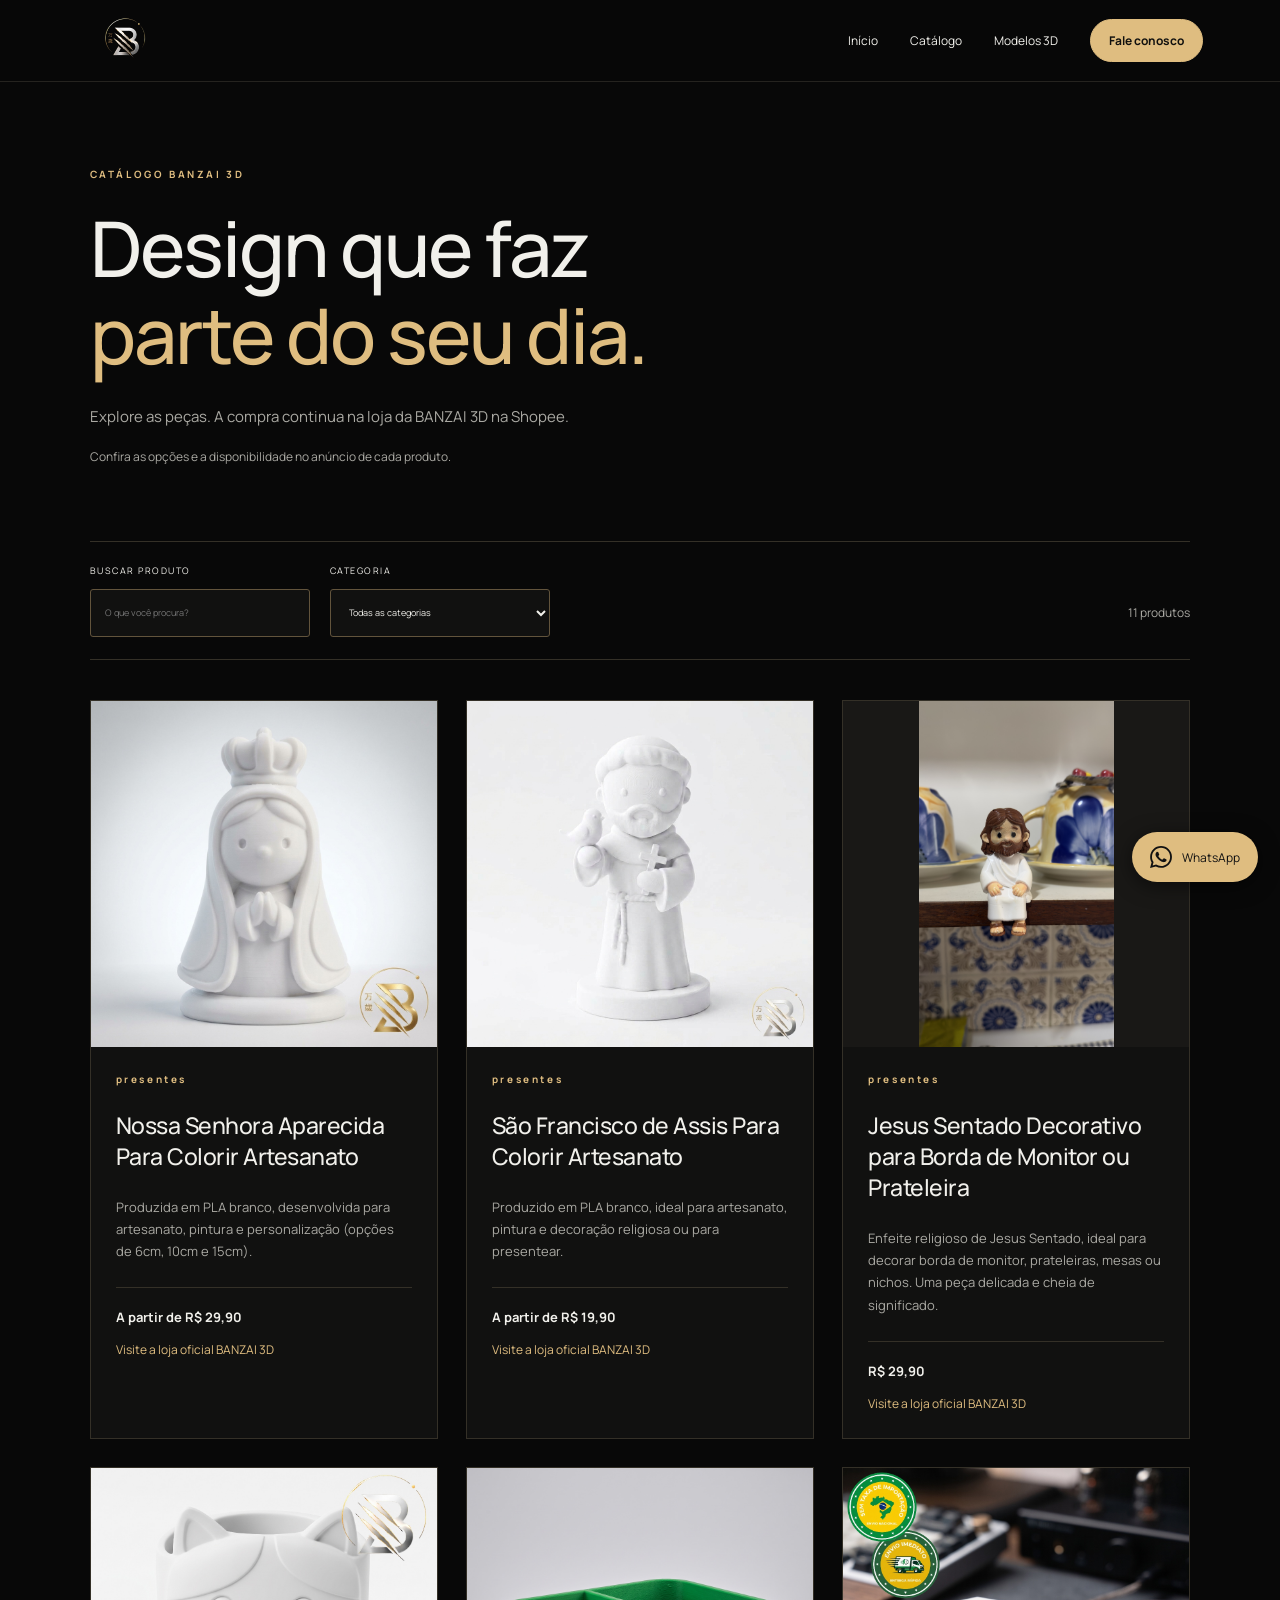
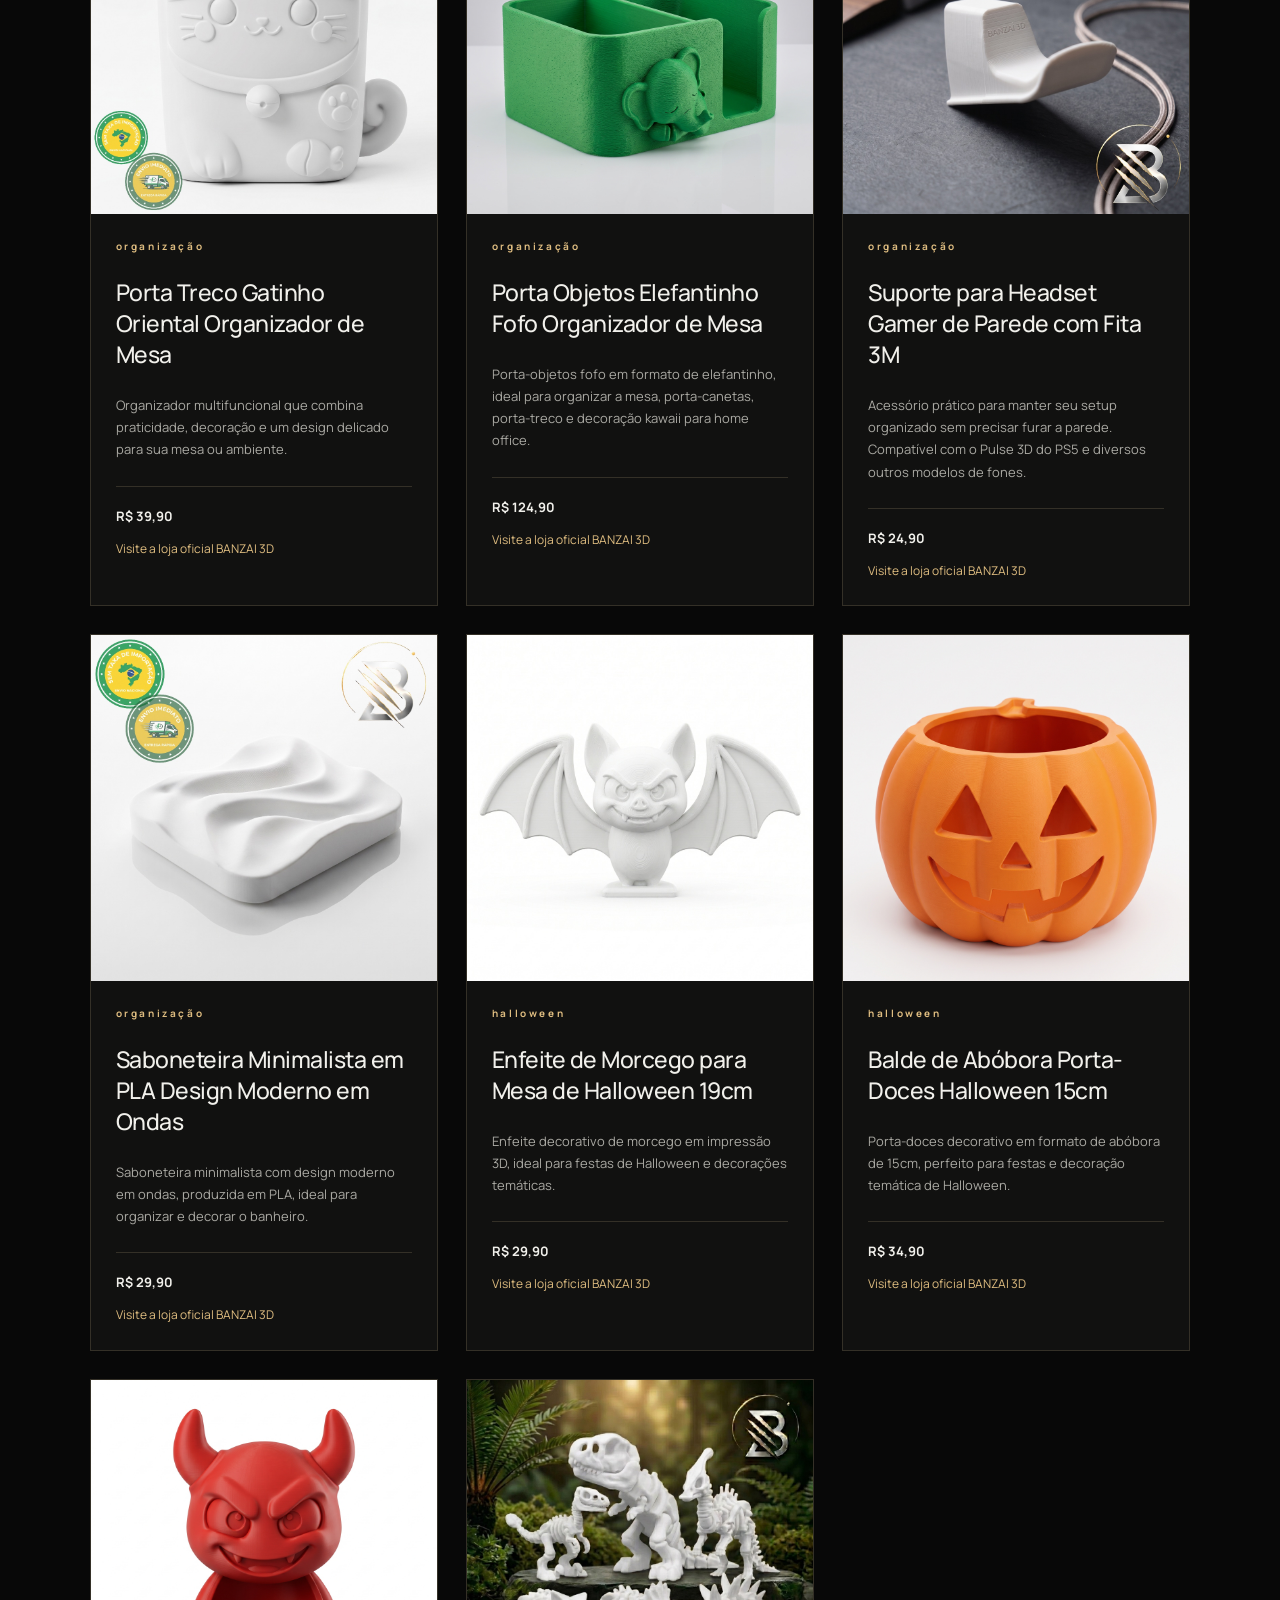
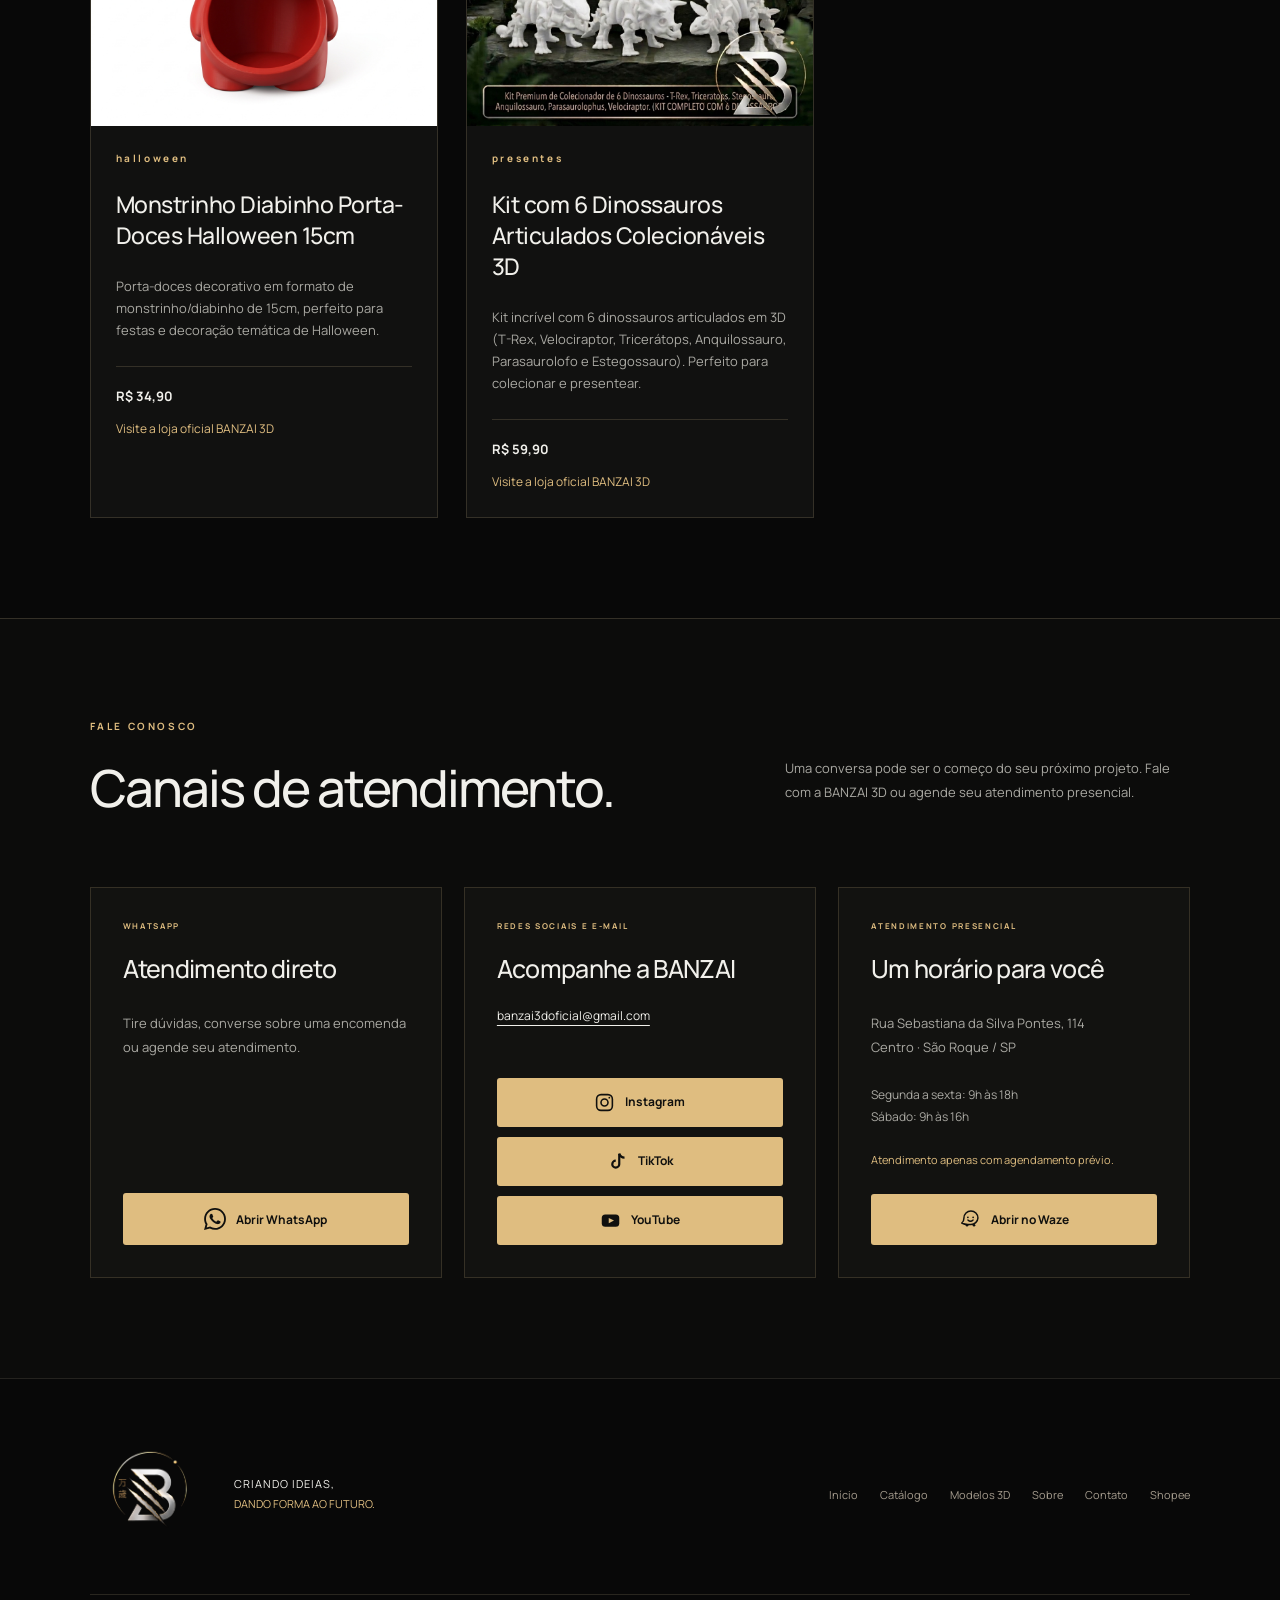
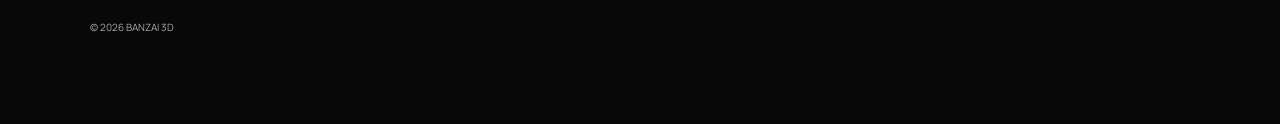
==== commit 775ac4a6: "Add files via upload" ====
--- a/catalogo.html
+++ b/catalogo.html
@@ -1 +1 @@
-<!doctype html><html lang="pt-BR"><head><meta charset="utf-8"><meta name="viewport" content="width=device-width, initial-scale=1"><meta name="description" content="Explore produtos BANZAI 3D para organizar, decorar e presentear. Consulte as opções e compre na loja oficial da Shopee."><meta name="theme-color" content="#10110f"><title>Catálogo de produtos | BANZAI 3D</title><link rel="icon" href="assets/logo-banzai3d.png"><link rel="stylesheet" href="prototipo.css"><link rel="stylesheet" href="inicio.css"><link rel="stylesheet" href="catalogo.css"><script src="catalogo.js" defer></script><link rel="canonical" href="https://banzai3doficial.github.io/banzai3d/catalogo.html"><meta property="og:title" content="Catálogo de produtos | BANZAI 3D"><meta property="og:description" content="Explore produtos BANZAI 3D para organizar, decorar e presentear. Consulte as opções e compre na loja oficial da Shopee."><meta property="og:url" content="https://banzai3doficial.github.io/banzai3d/catalogo.html"><meta property="og:type" content="website"><meta property="og:image" content="https://banzai3doficial.github.io/banzai3d/assets/logo-banzai3d.png"></head><body><a class="skip" href="#conteudo">Pular para o conteúdo</a><header><a class="brand" href="index.html#inicio" aria-label="BANZAI 3D — início"><img src="assets/logo-banzai3d.png" width="96" height="64" alt="BANZAI 3D"></a><nav aria-label="Principal"><a href="index.html#inicio">Início</a><a href="catalogo.html">Catálogo</a><a href="modelos.html">Modelos 3D</a><a class="nav-contact" href="index.html#contato">Fale conosco ↗</a></nav></header><main id="conteudo"><section class="section catalog-head"><span class="eyebrow">CATÁLOGO BANZAI 3D</span><h1>Design que faz<br><em>parte do seu dia.</em></h1><p>Explore as peças. A compra continua na loja da BANZAI 3D na Shopee.</p><p class="catalog-note">Confira as opções e a disponibilidade no anúncio de cada produto.</p></section><section class="section catalog" id="produtos"><div class="catalog-tools"><label>BUSCAR PRODUTO<input id="search" type="search" placeholder="O que você procura?"></label><label>CATEGORIA<select id="filter"><option value="todos">Todas as categorias</option><option value="organização">Organização</option><option value="decoração">Decoração</option><option value="pets">Pets</option><option value="presentes">Presentes</option><option value="halloween">Halloween</option><option value="natal">Natal</option></select></label><p id="count" role="status">11 produtos</p></div><div class="product-grid"><article class="product" id="produto-1" data-category="presentes" data-search="nossa senhora aparecida para colorir artesanato produzida em pla branco, desenvolvida para artesanato, pintura e personalização (opções de 6cm, 10cm e 15cm)."><a href="https://shopee.com.br/Nossa-Senhora-Aparecida-Para-Colorir-Artesanato-Pintura-Decora%C3%A7%C3%A3o-Religiosa-6cm-10cm-15cm-PLA-Branco-PLA-3D-IMPRESSAO-3D-i.1079674578.58217370922?extraParams=%7B%22display_model_id%22%3A238812933130%2C%22model_selection_logic%22%3A3%7D" target="_blank" rel="noopener"><div class="image"><img loading="eager" decoding="async" src="assets/produtos/produto-01.jpg" alt="Nossa Senhora Aparecida Para Colorir Artesanato"></div></a><div class="product-body"><span class="eyebrow">presentes</span><h2>Nossa Senhora Aparecida Para Colorir Artesanato</h2><p>Produzida em PLA branco, desenvolvida para artesanato, pintura e personalização (opções de 6cm, 10cm e 15cm).</p><div class="product-bottom"><strong>A partir de R$ 29,90</strong><a href="https://shopee.com.br/Nossa-Senhora-Aparecida-Para-Colorir-Artesanato-Pintura-Decora%C3%A7%C3%A3o-Religiosa-6cm-10cm-15cm-PLA-Branco-PLA-3D-IMPRESSAO-3D-i.1079674578.58217370922?extraParams=%7B%22display_model_id%22%3A238812933130%2C%22model_selection_logic%22%3A3%7D" target="_blank" rel="noopener">Ver na Shopee ↗</a></div></div></article><article class="product" id="produto-2" data-category="presentes" data-search="são francisco de assis para colorir artesanato produzido em pla branco, ideal para artesanato, pintura e decoração religiosa ou para presentear."><a href="https://shopee.com.br/S%C3%A3o-Francisco-de-Assis-Para-Colorir-Artesanato-Pintura-Decora%C3%A7%C3%A3o-Religiosa-6cm-10cm-15cm-PLA-Branco-Impressao-3D-santo-i.1079674578.58217373536?extraParams=%7B%22display_model_id%22%3A119730401250%2C%22model_selection_logic%22%3A3%7D" target="_blank" rel="noopener"><div class="image"><img loading="eager" decoding="async" src="assets/produtos/produto-02.jpg" alt="São Francisco de Assis Para Colorir Artesanato"></div></a><div class="product-body"><span class="eyebrow">presentes</span><h2>São Francisco de Assis Para Colorir Artesanato</h2><p>Produzido em PLA branco, ideal para artesanato, pintura e decoração religiosa ou para presentear.</p><div class="product-bottom"><strong>A partir de R$ 19,90</strong><a href="https://shopee.com.br/S%C3%A3o-Francisco-de-Assis-Para-Colorir-Artesanato-Pintura-Decora%C3%A7%C3%A3o-Religiosa-6cm-10cm-15cm-PLA-Branco-Impressao-3D-santo-i.1079674578.58217373536?extraParams=%7B%22display_model_id%22%3A119730401250%2C%22model_selection_logic%22%3A3%7D" target="_blank" rel="noopener">Ver na Shopee ↗</a></div></div></article><article class="product" id="produto-3" data-category="presentes" data-search="jesus sentado decorativo para borda de monitor ou prateleira enfeite religioso de jesus sentado, ideal para decorar borda de monitor, prateleiras, mesas ou nichos. uma peça delicada e cheia de significado."><a href="https://shopee.com.br/Jesus-Sentado-Decorativo-Enfeite-Borda-Monitor-Prateleira-Mesa-Nicho-Decora%C3%A7%C3%A3o-Religiosa-Presente-PLA-i.1079674578.58267566209?extraParams=%7B%22display_model_id%22%3A159794828525%2C%22model_selection_logic%22%3A3%7D" target="_blank" rel="noopener"><div class="image"><img loading="eager" decoding="async" src="assets/produtos/produto-03.jpg" alt="Jesus Sentado Decorativo para Borda de Monitor ou Prateleira"></div></a><div class="product-body"><span class="eyebrow">presentes</span><h2>Jesus Sentado Decorativo para Borda de Monitor ou Prateleira</h2><p>Enfeite religioso de Jesus Sentado, ideal para decorar borda de monitor, prateleiras, mesas ou nichos. Uma peça delicada e cheia de significado.</p><div class="product-bottom"><strong>R$ 29,90</strong><a href="https://shopee.com.br/Jesus-Sentado-Decorativo-Enfeite-Borda-Monitor-Prateleira-Mesa-Nicho-Decora%C3%A7%C3%A3o-Religiosa-Presente-PLA-i.1079674578.58267566209?extraParams=%7B%22display_model_id%22%3A159794828525%2C%22model_selection_logic%22%3A3%7D" target="_blank" rel="noopener">Ver na Shopee ↗</a></div></div></article><article class="product" id="produto-4" data-category="organização" data-search="porta treco gatinho oriental organizador de mesa organizador multifuncional que combina praticidade, decoração e um design delicado para sua mesa ou ambiente."><a href="https://shopee.com.br/Porta-Treco-Gatinho-Oriental-Organizador-de-Mesa-Porta-Objetos-Porta-Canetas-Decora%C3%A7%C3%A3o-Kawaii-Home-Office-i.1079674578.58263696265?extraParams=%7B%22display_model_id%22%3A119729492656%2C%22model_selection_logic%22%3A3%7D" target="_blank" rel="noopener"><div class="image"><img loading="lazy" decoding="async" src="assets/produtos/produto-04.jpg" alt="Porta Treco Gatinho Oriental Organizador de Mesa"></div></a><div class="product-body"><span class="eyebrow">organização</span><h2>Porta Treco Gatinho Oriental Organizador de Mesa</h2><p>Organizador multifuncional que combina praticidade, decoração e um design delicado para sua mesa ou ambiente.</p><div class="product-bottom"><strong>R$ 39,90</strong><a href="https://shopee.com.br/Porta-Treco-Gatinho-Oriental-Organizador-de-Mesa-Porta-Objetos-Porta-Canetas-Decora%C3%A7%C3%A3o-Kawaii-Home-Office-i.1079674578.58263696265?extraParams=%7B%22display_model_id%22%3A119729492656%2C%22model_selection_logic%22%3A3%7D" target="_blank" rel="noopener">Ver na Shopee ↗</a></div></div></article><article class="product" id="produto-5" data-category="organização" data-search="porta objetos elefantinho fofo organizador de mesa porta-objetos fofo em formato de elefantinho, ideal para organizar a mesa, porta-canetas, porta-treco e decoração kawaii para home office."><a href="https://shopee.com.br/Porta-Objetos-Elefantinho-Fofo-Organizador-de-Mesa-Porta-Treco-Porta-Canetas-Decora%C3%A7%C3%A3o-Kawaii-Home-Office-Organizador-i.1079674578.58264424622?extraParams=%7B%22display_model_id%22%3A209624319810%2C%22model_selection_logic%22%3A3%7D" target="_blank" rel="noopener"><div class="image"><img loading="lazy" decoding="async" src="assets/produtos/produto-05.jpg" alt="Porta Objetos Elefantinho Fofo Organizador de Mesa"></div></a><div class="product-body"><span class="eyebrow">organização</span><h2>Porta Objetos Elefantinho Fofo Organizador de Mesa</h2><p>Porta-objetos fofo em formato de elefantinho, ideal para organizar a mesa, porta-canetas, porta-treco e decoração kawaii para home office.</p><div class="product-bottom"><strong>R$ 124,90</strong><a href="https://shopee.com.br/Porta-Objetos-Elefantinho-Fofo-Organizador-de-Mesa-Porta-Treco-Porta-Canetas-Decora%C3%A7%C3%A3o-Kawaii-Home-Office-Organizador-i.1079674578.58264424622?extraParams=%7B%22display_model_id%22%3A209624319810%2C%22model_selection_logic%22%3A3%7D" target="_blank" rel="noopener">Ver na Shopee ↗</a></div></div></article><article class="product" id="produto-6" data-category="organização" data-search="suporte para headset gamer de parede com fita 3m acessório prático para manter seu setup organizado sem precisar furar a parede. compatível com o pulse 3d do ps5 e diversos outros modelos de fones."><a href="https://shopee.com.br/Wall-mounted-gaming-Headset-stand-with-3M-tape.-Compatible-with-PS5-Pulse-3D-and-various-other-models.-i.1079674578.58263373786?extraParams=%7B%22display_model_id%22%3A199191169639%2C%22model_selection_logic%22%3A3%7D" target="_blank" rel="noopener"><div class="image"><img loading="lazy" decoding="async" src="assets/produtos/produto-06.jpg" alt="Suporte para Headset Gamer de Parede com Fita 3M"></div></a><div class="product-body"><span class="eyebrow">organização</span><h2>Suporte para Headset Gamer de Parede com Fita 3M</h2><p>Acessório prático para manter seu setup organizado sem precisar furar a parede. Compatível com o Pulse 3D do PS5 e diversos outros modelos de fones.</p><div class="product-bottom"><strong>R$ 24,90</strong><a href="https://shopee.com.br/Wall-mounted-gaming-Headset-stand-with-3M-tape.-Compatible-with-PS5-Pulse-3D-and-various-other-models.-i.1079674578.58263373786?extraParams=%7B%22display_model_id%22%3A199191169639%2C%22model_selection_logic%22%3A3%7D" target="_blank" rel="noopener">Ver na Shopee ↗</a></div></div></article><article class="product" id="produto-7" data-category="organização" data-search="saboneteira minimalista em pla design moderno em ondas saboneteira minimalista com design moderno em ondas, produzida em pla, ideal para organizar e decorar o banheiro."><a href="https://shopee.com.br/Saboneteira-Minimalista-em-PLA-Design-Moderno-em-Ondas-Porta-Sabonete-para-Banheiro-Banzai-i.1079674578.58213605945?extraParams=%7B%22display_model_id%22%3A219623774446%2C%22model_selection_logic%22%3A3%7D" target="_blank" rel="noopener"><div class="image"><img loading="lazy" decoding="async" src="assets/produtos/produto-07.jpg" alt="Saboneteira Minimalista em PLA Design Moderno em Ondas"></div></a><div class="product-body"><span class="eyebrow">organização</span><h2>Saboneteira Minimalista em PLA Design Moderno em Ondas</h2><p>Saboneteira minimalista com design moderno em ondas, produzida em PLA, ideal para organizar e decorar o banheiro.</p><div class="product-bottom"><strong>R$ 29,90</strong><a href="https://shopee.com.br/Saboneteira-Minimalista-em-PLA-Design-Moderno-em-Ondas-Porta-Sabonete-para-Banheiro-Banzai-i.1079674578.58213605945?extraParams=%7B%22display_model_id%22%3A219623774446%2C%22model_selection_logic%22%3A3%7D" target="_blank" rel="noopener">Ver na Shopee ↗</a></div></div></article><article class="product" id="produto-8" data-category="halloween" data-search="enfeite de morcego para mesa de halloween 19cm enfeite decorativo de morcego em impressão 3d, ideal para festas de halloween e decorações temáticas."><a href="https://shopee.com.br/Halloween-Bat-Table-Decoration-Ornament-Halloween-Party-Decorative-Bat-19cm-Themed-Decoration-PLA-3D-Bat-i.1079674578.22899671157?extraParams=%7B%22display_model_id%22%3A189193970455%2C%22model_selection_logic%22%3A3%7D" target="_blank" rel="noopener"><div class="image"><img loading="lazy" decoding="async" src="assets/produtos/produto-08.jpg" alt="Enfeite de Morcego para Mesa de Halloween 19cm"></div></a><div class="product-body"><span class="eyebrow">halloween</span><h2>Enfeite de Morcego para Mesa de Halloween 19cm</h2><p>Enfeite decorativo de morcego em impressão 3D, ideal para festas de Halloween e decorações temáticas.</p><div class="product-bottom"><strong>R$ 29,90</strong><a href="https://shopee.com.br/Halloween-Bat-Table-Decoration-Ornament-Halloween-Party-Decorative-Bat-19cm-Themed-Decoration-PLA-3D-Bat-i.1079674578.22899671157?extraParams=%7B%22display_model_id%22%3A189193970455%2C%22model_selection_logic%22%3A3%7D" target="_blank" rel="noopener">Ver na Shopee ↗</a></div></div></article><article class="product" id="produto-9" data-category="halloween" data-search="balde de abóbora porta-doces halloween 15cm porta-doces decorativo em formato de abóbora de 15cm, perfeito para festas e decoração temática de halloween."><a href="https://shopee.com.br/Halloween-Pumpkin-Candy-Holder-Table-Decoration-Party-Halloween-Ornament-Decorative-Candy-Bucket-15cm-3D-PLA-HALLOWEEN-i.1079674578.58267567641?extraParams=%7B%22display_model_id%22%3A119875334752%2C%22model_selection_logic%22%3A3%7D" target="_blank" rel="noopener"><div class="image"><img loading="lazy" decoding="async" src="assets/produtos/produto-09.jpg" alt="Balde de Abóbora Porta-Doces Halloween 15cm"></div></a><div class="product-body"><span class="eyebrow">halloween</span><h2>Balde de Abóbora Porta-Doces Halloween 15cm</h2><p>Porta-doces decorativo em formato de abóbora de 15cm, perfeito para festas e decoração temática de Halloween.</p><div class="product-bottom"><strong>R$ 34,90</strong><a href="https://shopee.com.br/Halloween-Pumpkin-Candy-Holder-Table-Decoration-Party-Halloween-Ornament-Decorative-Candy-Bucket-15cm-3D-PLA-HALLOWEEN-i.1079674578.58267567641?extraParams=%7B%22display_model_id%22%3A119875334752%2C%22model_selection_logic%22%3A3%7D" target="_blank" rel="noopener">Ver na Shopee ↗</a></div></div></article><article class="product" id="produto-10" data-category="halloween" data-search="monstrinho diabinho porta-doces halloween 15cm porta-doces decorativo em formato de monstrinho/diabinho de 15cm, perfeito para festas e decoração temática de halloween."><a href="https://shopee.com.br/Monstrinho-Halloween-Porta-Doces-Mesa-Decora%C3%A7%C3%A3o-Festa-Enfeite-Halloween-Diabinho-Porta-Guloseimas-15cm-pla-dia-das-bruxa-i.1079674578.58267568899?extraParams=%7B%22display_model_id%22%3A228811920555%2C%22model_selection_logic%22%3A3%7D" target="_blank" rel="noopener"><div class="image"><img loading="lazy" decoding="async" src="assets/produtos/produto-10.jpg" alt="Monstrinho Diabinho Porta-Doces Halloween 15cm"></div></a><div class="product-body"><span class="eyebrow">halloween</span><h2>Monstrinho Diabinho Porta-Doces Halloween 15cm</h2><p>Porta-doces decorativo em formato de monstrinho/diabinho de 15cm, perfeito para festas e decoração temática de Halloween.</p><div class="product-bottom"><strong>R$ 34,90</strong><a href="https://shopee.com.br/Monstrinho-Halloween-Porta-Doces-Mesa-Decora%C3%A7%C3%A3o-Festa-Enfeite-Halloween-Diabinho-Porta-Guloseimas-15cm-pla-dia-das-bruxa-i.1079674578.58267568899?extraParams=%7B%22display_model_id%22%3A228811920555%2C%22model_selection_logic%22%3A3%7D" target="_blank" rel="noopener">Ver na Shopee ↗</a></div></div></article><article class="product" id="produto-11" data-category="presentes" data-search="kit com 6 dinossauros articulados colecionáveis 3d kit incrível com 6 dinossauros articulados em 3d (t-rex, velociraptor, tricerátops, anquilossauro, parasaurolofo e estegossauro). perfeito para colecionar e presentear."><a href="https://shopee.com.br/Kit-6-Dinossauros-Articulados-T-Rex-Velociraptor-Tricer%C3%A1tops-Anquilossauro-Parasaurolofo-Estegossauro-Colecion%C3%A1vel-3Dkit-i.1079674578.23699549312?extraParams=%7B%22display_model_id%22%3A129657310986%2C%22model_selection_logic%22%3A3%7D" target="_blank" rel="noopener"><div class="image"><img loading="lazy" decoding="async" src="assets/produtos/produto-11.jpg" alt="Kit com 6 Dinossauros Articulados Colecionáveis 3D"></div></a><div class="product-body"><span class="eyebrow">presentes</span><h2>Kit com 6 Dinossauros Articulados Colecionáveis 3D</h2><p>Kit incrível com 6 dinossauros articulados em 3D (T-Rex, Velociraptor, Tricerátops, Anquilossauro, Parasaurolofo e Estegossauro). Perfeito para colecionar e presentear.</p><div class="product-bottom"><strong>R$ 59,90</strong><a href="https://shopee.com.br/Kit-6-Dinossauros-Articulados-T-Rex-Velociraptor-Tricer%C3%A1tops-Anquilossauro-Parasaurolofo-Estegossauro-Colecion%C3%A1vel-3Dkit-i.1079674578.23699549312?extraParams=%7B%22display_model_id%22%3A129657310986%2C%22model_selection_logic%22%3A3%7D" target="_blank" rel="noopener">Ver na Shopee ↗</a></div></div></article></div><p id="empty" hidden>Nenhum produto encontrado. Experimente outra busca ou categoria.</p></section></main><section class="contact-channels wrap" id="contato"><div class="contact-heading"><div><span class="eyebrow">FALE CONOSCO</span><h2>Canais de atendimento.</h2></div><p>Uma conversa pode ser o começo do seu próximo projeto. Fale com a BANZAI 3D ou agende seu atendimento presencial.</p></div><div class="channel-grid"><article class="channel-card"><span class="eyebrow">WHATSAPP</span><h3>Atendimento direto</h3><p>Tire dúvidas, converse sobre uma encomenda ou agende seu atendimento.</p><a class="button gold" href="https://wa.me/5511988504332?text=Ol%C3%A1%21%20Vim%20pelo%20site%20da%20BANZAI%203D." target="_blank" rel="noopener"><svg class="wa-icon" viewBox="0 0 24 24" aria-hidden="true" focusable="false"><path fill="currentColor" d="M.057 24l1.687-6.163c-1.041-1.804-1.588-3.849-1.587-5.946.003-6.556 5.338-11.891 11.893-11.891 3.181.001 6.167 1.24 8.413 3.488 2.245 2.248 3.481 5.236 3.48 8.414-.003 6.557-5.338 11.892-11.893 11.892-1.99-.001-3.951-.5-5.688-1.448l-6.305 1.654zm6.597-3.807c1.676.995 3.276 1.591 5.392 1.592 5.448 0 9.886-4.434 9.889-9.885.002-5.462-4.415-9.89-9.881-9.892-5.452 0-9.887 4.434-9.889 9.884-.001 2.225.651 3.891 1.746 5.634l-.999 3.648 3.742-.981zm11.387-5.464c-.074-.124-.272-.198-.57-.347-.297-.149-1.758-.868-2.031-.967-.272-.099-.47-.149-.669.149-.198.297-.768.967-.941 1.165-.173.198-.347.223-.644.074-.297-.149-1.255-.462-2.39-1.475-.883-.788-1.48-1.761-1.653-2.059-.173-.297-.018-.458.13-.606.134-.133.297-.347.446-.521.151-.172.2-.296.3-.495.099-.198.05-.372-.025-.521-.075-.148-.669-1.611-.916-2.206-.242-.579-.487-.501-.669-.51l-.57-.01c-.198 0-.52.074-.792.372s-1.04 1.016-1.04 2.479 1.065 2.876 1.213 3.074c.149.198 2.095 3.2 5.076 4.487.709.306 1.263.489 1.694.626.712.226 1.36.194 1.872.118.571-.085 1.758-.719 2.006-1.413.248-.695.248-1.29.173-1.414z"/></svg><span>Abrir WhatsApp ↗</span></a></article><article class="channel-card"><span class="eyebrow">REDES SOCIAIS E E-MAIL</span><h3>Acompanhe a BANZAI</h3><a class="email" href="mailto:banzai3doficial@gmail.com">banzai3doficial@gmail.com</a><div class="channel-social"><a class="button gold social-button" href="https://www.instagram.com/banzai3doficial" target="_blank" rel="noopener"><svg class="social-icon" viewBox="0 0 24 24" aria-hidden="true" focusable="false"><rect x="3" y="3" width="18" height="18" rx="5" fill="none" stroke="currentColor" stroke-width="1.8"/><circle cx="12" cy="12" r="4" fill="none" stroke="currentColor" stroke-width="1.8"/><circle cx="17.5" cy="6.5" r="1" fill="currentColor"/></svg><span>Instagram ↗</span></a><a class="button gold social-button" href="https://www.tiktok.com/@banzai3doficial" target="_blank" rel="noopener"><svg class="social-icon" viewBox="0 0 24 24" aria-hidden="true" focusable="false"><path d="M14 3v12a4 4 0 1 1-4-4" fill="none" stroke="currentColor" stroke-width="2.5"/><path d="M14 3c.8 3 2.5 4.5 6 4.5" fill="none" stroke="currentColor" stroke-width="2.5"/></svg><span>TikTok ↗</span></a><a class="button gold social-button" href="https://www.youtube.com/@banzai3d" target="_blank" rel="noopener"><svg class="social-icon" viewBox="0 0 24 24" aria-hidden="true" focusable="false"><rect x="2" y="5" width="20" height="14" rx="4" fill="currentColor"/><path d="m10 9 6 3-6 3Z" fill="var(--gold)"/></svg><span>YouTube ↗</span></a></div></article><article class="channel-card"><span class="eyebrow">ATENDIMENTO PRESENCIAL</span><h3>Um horário para você</h3><p>Rua Sebastiana da Silva Pontes, 114<br>Centro · São Roque / SP</p><p class="hours">Segunda a sexta: 9h às 18h<br>Sábado: 9h às 16h</p><p class="appointment">Atendimento apenas com agendamento prévio.</p><a class="button gold" href="https://waze.com/ul/h6gy6pqn6n" target="_blank" rel="noopener"><svg class="social-icon" viewBox="0 0 24 24" aria-hidden="true" focusable="false"><path d="M20.5 10.2a8 8 0 0 0-16 0c0 3-1 4.7-2.5 5.8 2 1.1 4.3 1.7 7 1.7h3.5a8 8 0 0 0 8-7.5Z" fill="none" stroke="currentColor" stroke-width="1.7" stroke-linejoin="round"/><circle cx="8" cy="18.5" r="1.5" fill="currentColor"/><circle cx="16" cy="18.5" r="1.5" fill="currentColor"/><circle cx="9" cy="9.5" r="1" fill="currentColor"/><circle cx="15" cy="9.5" r="1" fill="currentColor"/><path d="M9 12.5q3 3 6 0" fill="none" stroke="currentColor" stroke-width="1.5" stroke-linecap="round"/></svg><span>Abrir no Waze ↗</span></a></article></div></section><footer class="brand-footer wrap"><div class="footer-identity"><a href="index.html#inicio" aria-label="BANZAI 3D — início"><img src="assets/logo-banzai3d.png" width="120" height="120" alt="BANZAI 3D"></a><p>CRIANDO IDEIAS,<br><span>DANDO FORMA AO FUTURO.</span></p></div><div class="footer-links"><a href="index.html#inicio">Início</a><a href="catalogo.html">Catálogo</a><a href="modelos.html">Modelos 3D</a><a href="index.html#sobre">Sobre</a><a href="index.html#contato">Contato</a><a href="https://shopee.com.br/shop/1079674578" target="_blank" rel="noopener">Shopee ↗</a></div><small>© 2026 BANZAI 3D</small></footer><a class="whatsapp" href="https://wa.me/5511988504332?text=Ol%C3%A1%21%20Vim%20pelo%20site%20da%20BANZAI%203D." target="_blank" rel="noopener" aria-label="Falar com a BANZAI no WhatsApp"><svg class="wa-icon" viewBox="0 0 24 24" aria-hidden="true" focusable="false"><path fill="currentColor" d="M.057 24l1.687-6.163c-1.041-1.804-1.588-3.849-1.587-5.946.003-6.556 5.338-11.891 11.893-11.891 3.181.001 6.167 1.24 8.413 3.488 2.245 2.248 3.481 5.236 3.48 8.414-.003 6.557-5.338 11.892-11.893 11.892-1.99-.001-3.951-.5-5.688-1.448l-6.305 1.654zm6.597-3.807c1.676.995 3.276 1.591 5.392 1.592 5.448 0 9.886-4.434 9.889-9.885.002-5.462-4.415-9.89-9.881-9.892-5.452 0-9.887 4.434-9.889 9.884-.001 2.225.651 3.891 1.746 5.634l-.999 3.648 3.742-.981zm11.387-5.464c-.074-.124-.272-.198-.57-.347-.297-.149-1.758-.868-2.031-.967-.272-.099-.47-.149-.669.149-.198.297-.768.967-.941 1.165-.173.198-.347.223-.644.074-.297-.149-1.255-.462-2.39-1.475-.883-.788-1.48-1.761-1.653-2.059-.173-.297-.018-.458.13-.606.134-.133.297-.347.446-.521.151-.172.2-.296.3-.495.099-.198.05-.372-.025-.521-.075-.148-.669-1.611-.916-2.206-.242-.579-.487-.501-.669-.51l-.57-.01c-.198 0-.52.074-.792.372s-1.04 1.016-1.04 2.479 1.065 2.876 1.213 3.074c.149.198 2.095 3.2 5.076 4.487.709.306 1.263.489 1.694.626.712.226 1.36.194 1.872.118.571-.085 1.758-.719 2.006-1.413.248-.695.248-1.29.173-1.414z"/></svg><span>WhatsApp</span></a></body></html>+<!doctype html><html lang="pt-BR"><head><meta charset="utf-8"><meta name="viewport" content="width=device-width, initial-scale=1"><meta name="description" content="Explore produtos BANZAI 3D para organizar, decorar e presentear. Consulte as opções e compre na loja oficial da Shopee."><meta name="theme-color" content="#10110f"><title>Catálogo de produtos | BANZAI 3D</title><link rel="icon" href="assets/logo-banzai3d.png"><link rel="stylesheet" href="prototipo.css"><link rel="stylesheet" href="inicio.css"><link rel="stylesheet" href="catalogo.css"><script src="catalogo.js" defer></script><link rel="canonical" href="https://banzai3doficial.github.io/banzai3d/catalogo.html"><meta property="og:title" content="Catálogo de produtos | BANZAI 3D"><meta property="og:description" content="Explore produtos BANZAI 3D para organizar, decorar e presentear. Consulte as opções e compre na loja oficial da Shopee."><meta property="og:url" content="https://banzai3doficial.github.io/banzai3d/catalogo.html"><meta property="og:type" content="website"><meta property="og:image" content="https://banzai3doficial.github.io/banzai3d/assets/logo-banzai3d.png"><link rel="stylesheet" href="mobile-v01.css?v=valores-v02"><script src="mobile-v01.js" defer></script></head><body><a class="skip" href="#conteudo">Pular para o conteúdo</a><header><a class="brand" href="index.html#inicio" aria-label="BANZAI 3D — início"><img src="assets/logo-banzai3d.png" width="96" height="64" alt="BANZAI 3D"></a><nav aria-label="Principal"><a href="index.html#inicio">Início</a><a href="catalogo.html">Catálogo</a><a href="modelos.html">Modelos 3D</a><a class="nav-contact" href="index.html#contato">Fale conosco</a></nav></header><main id="conteudo"><section class="section catalog-head"><span class="eyebrow">CATÁLOGO BANZAI 3D</span><h1>Design que faz<br><em>parte do seu dia.</em></h1><p>Explore as peças. A compra continua na loja da BANZAI 3D na Shopee.</p><p class="catalog-note">Confira as opções e a disponibilidade no anúncio de cada produto.</p></section><section class="section catalog" id="produtos"><div class="catalog-tools"><label>BUSCAR PRODUTO<input id="search" type="search" placeholder="O que você procura?"></label><label>CATEGORIA<select id="filter"><option value="todos">Todas as categorias</option><option value="organização">Organização</option><option value="decoração">Decoração</option><option value="pets">Pets</option><option value="presentes">Presentes</option><option value="halloween">Halloween</option><option value="natal">Natal</option></select></label><p id="count" role="status">11 produtos</p></div><div class="product-grid"><article class="product" id="produto-1" data-category="presentes" data-search="nossa senhora aparecida para colorir artesanato produzida em pla branco, desenvolvida para artesanato, pintura e personalização (opções de 6cm, 10cm e 15cm)."><a href="https://shopee.com.br/Nossa-Senhora-Aparecida-Para-Colorir-Artesanato-Pintura-Decora%C3%A7%C3%A3o-Religiosa-6cm-10cm-15cm-PLA-Branco-PLA-3D-IMPRESSAO-3D-i.1079674578.58217370922?extraParams=%7B%22display_model_id%22%3A238812933130%2C%22model_selection_logic%22%3A3%7D" target="_blank" rel="noopener"><div class="image"><img loading="eager" decoding="async" src="assets/produtos/produto-01.jpg" alt="Nossa Senhora Aparecida Para Colorir Artesanato"></div></a><div class="product-body"><span class="eyebrow">presentes</span><h2>Nossa Senhora Aparecida Para Colorir Artesanato</h2><p>Produzida em PLA branco, desenvolvida para artesanato, pintura e personalização (opções de 6cm, 10cm e 15cm).</p><div class="product-bottom"><strong>A partir de R$ 29,90</strong><a href="https://shopee.com.br/Nossa-Senhora-Aparecida-Para-Colorir-Artesanato-Pintura-Decora%C3%A7%C3%A3o-Religiosa-6cm-10cm-15cm-PLA-Branco-PLA-3D-IMPRESSAO-3D-i.1079674578.58217370922?extraParams=%7B%22display_model_id%22%3A238812933130%2C%22model_selection_logic%22%3A3%7D" target="_blank" rel="noopener">Visite a loja oficial BANZAI 3D</a></div></div></article><article class="product" id="produto-2" data-category="presentes" data-search="são francisco de assis para colorir artesanato produzido em pla branco, ideal para artesanato, pintura e decoração religiosa ou para presentear."><a href="https://shopee.com.br/S%C3%A3o-Francisco-de-Assis-Para-Colorir-Artesanato-Pintura-Decora%C3%A7%C3%A3o-Religiosa-6cm-10cm-15cm-PLA-Branco-Impressao-3D-santo-i.1079674578.58217373536?extraParams=%7B%22display_model_id%22%3A119730401250%2C%22model_selection_logic%22%3A3%7D" target="_blank" rel="noopener"><div class="image"><img loading="eager" decoding="async" src="assets/produtos/produto-02.jpg" alt="São Francisco de Assis Para Colorir Artesanato"></div></a><div class="product-body"><span class="eyebrow">presentes</span><h2>São Francisco de Assis Para Colorir Artesanato</h2><p>Produzido em PLA branco, ideal para artesanato, pintura e decoração religiosa ou para presentear.</p><div class="product-bottom"><strong>A partir de R$ 19,90</strong><a href="https://shopee.com.br/S%C3%A3o-Francisco-de-Assis-Para-Colorir-Artesanato-Pintura-Decora%C3%A7%C3%A3o-Religiosa-6cm-10cm-15cm-PLA-Branco-Impressao-3D-santo-i.1079674578.58217373536?extraParams=%7B%22display_model_id%22%3A119730401250%2C%22model_selection_logic%22%3A3%7D" target="_blank" rel="noopener">Visite a loja oficial BANZAI 3D</a></div></div></article><article class="product" id="produto-3" data-category="presentes" data-search="jesus sentado decorativo para borda de monitor ou prateleira enfeite religioso de jesus sentado, ideal para decorar borda de monitor, prateleiras, mesas ou nichos. uma peça delicada e cheia de significado."><a href="https://shopee.com.br/Jesus-Sentado-Decorativo-Enfeite-Borda-Monitor-Prateleira-Mesa-Nicho-Decora%C3%A7%C3%A3o-Religiosa-Presente-PLA-i.1079674578.58267566209?extraParams=%7B%22display_model_id%22%3A159794828525%2C%22model_selection_logic%22%3A3%7D" target="_blank" rel="noopener"><div class="image"><img loading="eager" decoding="async" src="assets/produtos/produto-03.jpg" alt="Jesus Sentado Decorativo para Borda de Monitor ou Prateleira"></div></a><div class="product-body"><span class="eyebrow">presentes</span><h2>Jesus Sentado Decorativo para Borda de Monitor ou Prateleira</h2><p>Enfeite religioso de Jesus Sentado, ideal para decorar borda de monitor, prateleiras, mesas ou nichos. Uma peça delicada e cheia de significado.</p><div class="product-bottom"><strong>R$ 29,90</strong><a href="https://shopee.com.br/Jesus-Sentado-Decorativo-Enfeite-Borda-Monitor-Prateleira-Mesa-Nicho-Decora%C3%A7%C3%A3o-Religiosa-Presente-PLA-i.1079674578.58267566209?extraParams=%7B%22display_model_id%22%3A159794828525%2C%22model_selection_logic%22%3A3%7D" target="_blank" rel="noopener">Visite a loja oficial BANZAI 3D</a></div></div></article><article class="product" id="produto-4" data-category="organização" data-search="porta treco gatinho oriental organizador de mesa organizador multifuncional que combina praticidade, decoração e um design delicado para sua mesa ou ambiente."><a href="https://shopee.com.br/Porta-Treco-Gatinho-Oriental-Organizador-de-Mesa-Porta-Objetos-Porta-Canetas-Decora%C3%A7%C3%A3o-Kawaii-Home-Office-i.1079674578.58263696265?extraParams=%7B%22display_model_id%22%3A119729492656%2C%22model_selection_logic%22%3A3%7D" target="_blank" rel="noopener"><div class="image"><img loading="lazy" decoding="async" src="assets/produtos/produto-04.jpg" alt="Porta Treco Gatinho Oriental Organizador de Mesa"></div></a><div class="product-body"><span class="eyebrow">organização</span><h2>Porta Treco Gatinho Oriental Organizador de Mesa</h2><p>Organizador multifuncional que combina praticidade, decoração e um design delicado para sua mesa ou ambiente.</p><div class="product-bottom"><strong>R$ 39,90</strong><a href="https://shopee.com.br/Porta-Treco-Gatinho-Oriental-Organizador-de-Mesa-Porta-Objetos-Porta-Canetas-Decora%C3%A7%C3%A3o-Kawaii-Home-Office-i.1079674578.58263696265?extraParams=%7B%22display_model_id%22%3A119729492656%2C%22model_selection_logic%22%3A3%7D" target="_blank" rel="noopener">Visite a loja oficial BANZAI 3D</a></div></div></article><article class="product" id="produto-5" data-category="organização" data-search="porta objetos elefantinho fofo organizador de mesa porta-objetos fofo em formato de elefantinho, ideal para organizar a mesa, porta-canetas, porta-treco e decoração kawaii para home office."><a href="https://shopee.com.br/Porta-Objetos-Elefantinho-Fofo-Organizador-de-Mesa-Porta-Treco-Porta-Canetas-Decora%C3%A7%C3%A3o-Kawaii-Home-Office-Organizador-i.1079674578.58264424622?extraParams=%7B%22display_model_id%22%3A209624319810%2C%22model_selection_logic%22%3A3%7D" target="_blank" rel="noopener"><div class="image"><img loading="lazy" decoding="async" src="assets/produtos/produto-05.jpg" alt="Porta Objetos Elefantinho Fofo Organizador de Mesa"></div></a><div class="product-body"><span class="eyebrow">organização</span><h2>Porta Objetos Elefantinho Fofo Organizador de Mesa</h2><p>Porta-objetos fofo em formato de elefantinho, ideal para organizar a mesa, porta-canetas, porta-treco e decoração kawaii para home office.</p><div class="product-bottom"><strong>R$ 124,90</strong><a href="https://shopee.com.br/Porta-Objetos-Elefantinho-Fofo-Organizador-de-Mesa-Porta-Treco-Porta-Canetas-Decora%C3%A7%C3%A3o-Kawaii-Home-Office-Organizador-i.1079674578.58264424622?extraParams=%7B%22display_model_id%22%3A209624319810%2C%22model_selection_logic%22%3A3%7D" target="_blank" rel="noopener">Visite a loja oficial BANZAI 3D</a></div></div></article><article class="product" id="produto-6" data-category="organização" data-search="suporte para headset gamer de parede com fita 3m acessório prático para manter seu setup organizado sem precisar furar a parede. compatível com o pulse 3d do ps5 e diversos outros modelos de fones."><a href="https://shopee.com.br/Wall-mounted-gaming-Headset-stand-with-3M-tape.-Compatible-with-PS5-Pulse-3D-and-various-other-models.-i.1079674578.58263373786?extraParams=%7B%22display_model_id%22%3A199191169639%2C%22model_selection_logic%22%3A3%7D" target="_blank" rel="noopener"><div class="image"><img loading="lazy" decoding="async" src="assets/produtos/produto-06.jpg" alt="Suporte para Headset Gamer de Parede com Fita 3M"></div></a><div class="product-body"><span class="eyebrow">organização</span><h2>Suporte para Headset Gamer de Parede com Fita 3M</h2><p>Acessório prático para manter seu setup organizado sem precisar furar a parede. Compatível com o Pulse 3D do PS5 e diversos outros modelos de fones.</p><div class="product-bottom"><strong>R$ 24,90</strong><a href="https://shopee.com.br/Wall-mounted-gaming-Headset-stand-with-3M-tape.-Compatible-with-PS5-Pulse-3D-and-various-other-models.-i.1079674578.58263373786?extraParams=%7B%22display_model_id%22%3A199191169639%2C%22model_selection_logic%22%3A3%7D" target="_blank" rel="noopener">Visite a loja oficial BANZAI 3D</a></div></div></article><article class="product" id="produto-7" data-category="organização" data-search="saboneteira minimalista em pla design moderno em ondas saboneteira minimalista com design moderno em ondas, produzida em pla, ideal para organizar e decorar o banheiro."><a href="https://shopee.com.br/Saboneteira-Minimalista-em-PLA-Design-Moderno-em-Ondas-Porta-Sabonete-para-Banheiro-Banzai-i.1079674578.58213605945?extraParams=%7B%22display_model_id%22%3A219623774446%2C%22model_selection_logic%22%3A3%7D" target="_blank" rel="noopener"><div class="image"><img loading="lazy" decoding="async" src="assets/produtos/produto-07.jpg" alt="Saboneteira Minimalista em PLA Design Moderno em Ondas"></div></a><div class="product-body"><span class="eyebrow">organização</span><h2>Saboneteira Minimalista em PLA Design Moderno em Ondas</h2><p>Saboneteira minimalista com design moderno em ondas, produzida em PLA, ideal para organizar e decorar o banheiro.</p><div class="product-bottom"><strong>R$ 29,90</strong><a href="https://shopee.com.br/Saboneteira-Minimalista-em-PLA-Design-Moderno-em-Ondas-Porta-Sabonete-para-Banheiro-Banzai-i.1079674578.58213605945?extraParams=%7B%22display_model_id%22%3A219623774446%2C%22model_selection_logic%22%3A3%7D" target="_blank" rel="noopener">Visite a loja oficial BANZAI 3D</a></div></div></article><article class="product" id="produto-8" data-category="halloween" data-search="enfeite de morcego para mesa de halloween 19cm enfeite decorativo de morcego em impressão 3d, ideal para festas de halloween e decorações temáticas."><a href="https://shopee.com.br/Halloween-Bat-Table-Decoration-Ornament-Halloween-Party-Decorative-Bat-19cm-Themed-Decoration-PLA-3D-Bat-i.1079674578.22899671157?extraParams=%7B%22display_model_id%22%3A189193970455%2C%22model_selection_logic%22%3A3%7D" target="_blank" rel="noopener"><div class="image"><img loading="lazy" decoding="async" src="assets/produtos/produto-08.jpg" alt="Enfeite de Morcego para Mesa de Halloween 19cm"></div></a><div class="product-body"><span class="eyebrow">halloween</span><h2>Enfeite de Morcego para Mesa de Halloween 19cm</h2><p>Enfeite decorativo de morcego em impressão 3D, ideal para festas de Halloween e decorações temáticas.</p><div class="product-bottom"><strong>R$ 29,90</strong><a href="https://shopee.com.br/Halloween-Bat-Table-Decoration-Ornament-Halloween-Party-Decorative-Bat-19cm-Themed-Decoration-PLA-3D-Bat-i.1079674578.22899671157?extraParams=%7B%22display_model_id%22%3A189193970455%2C%22model_selection_logic%22%3A3%7D" target="_blank" rel="noopener">Visite a loja oficial BANZAI 3D</a></div></div></article><article class="product" id="produto-9" data-category="halloween" data-search="balde de abóbora porta-doces halloween 15cm porta-doces decorativo em formato de abóbora de 15cm, perfeito para festas e decoração temática de halloween."><a href="https://shopee.com.br/Halloween-Pumpkin-Candy-Holder-Table-Decoration-Party-Halloween-Ornament-Decorative-Candy-Bucket-15cm-3D-PLA-HALLOWEEN-i.1079674578.58267567641?extraParams=%7B%22display_model_id%22%3A119875334752%2C%22model_selection_logic%22%3A3%7D" target="_blank" rel="noopener"><div class="image"><img loading="lazy" decoding="async" src="assets/produtos/produto-09.jpg" alt="Balde de Abóbora Porta-Doces Halloween 15cm"></div></a><div class="product-body"><span class="eyebrow">halloween</span><h2>Balde de Abóbora Porta-Doces Halloween 15cm</h2><p>Porta-doces decorativo em formato de abóbora de 15cm, perfeito para festas e decoração temática de Halloween.</p><div class="product-bottom"><strong>R$ 34,90</strong><a href="https://shopee.com.br/Halloween-Pumpkin-Candy-Holder-Table-Decoration-Party-Halloween-Ornament-Decorative-Candy-Bucket-15cm-3D-PLA-HALLOWEEN-i.1079674578.58267567641?extraParams=%7B%22display_model_id%22%3A119875334752%2C%22model_selection_logic%22%3A3%7D" target="_blank" rel="noopener">Visite a loja oficial BANZAI 3D</a></div></div></article><article class="product" id="produto-10" data-category="halloween" data-search="monstrinho diabinho porta-doces halloween 15cm porta-doces decorativo em formato de monstrinho/diabinho de 15cm, perfeito para festas e decoração temática de halloween."><a href="https://shopee.com.br/Monstrinho-Halloween-Porta-Doces-Mesa-Decora%C3%A7%C3%A3o-Festa-Enfeite-Halloween-Diabinho-Porta-Guloseimas-15cm-pla-dia-das-bruxa-i.1079674578.58267568899?extraParams=%7B%22display_model_id%22%3A228811920555%2C%22model_selection_logic%22%3A3%7D" target="_blank" rel="noopener"><div class="image"><img loading="lazy" decoding="async" src="assets/produtos/produto-10.jpg" alt="Monstrinho Diabinho Porta-Doces Halloween 15cm"></div></a><div class="product-body"><span class="eyebrow">halloween</span><h2>Monstrinho Diabinho Porta-Doces Halloween 15cm</h2><p>Porta-doces decorativo em formato de monstrinho/diabinho de 15cm, perfeito para festas e decoração temática de Halloween.</p><div class="product-bottom"><strong>R$ 34,90</strong><a href="https://shopee.com.br/Monstrinho-Halloween-Porta-Doces-Mesa-Decora%C3%A7%C3%A3o-Festa-Enfeite-Halloween-Diabinho-Porta-Guloseimas-15cm-pla-dia-das-bruxa-i.1079674578.58267568899?extraParams=%7B%22display_model_id%22%3A228811920555%2C%22model_selection_logic%22%3A3%7D" target="_blank" rel="noopener">Visite a loja oficial BANZAI 3D</a></div></div></article><article class="product" id="produto-11" data-category="presentes" data-search="kit com 6 dinossauros articulados colecionáveis 3d kit incrível com 6 dinossauros articulados em 3d (t-rex, velociraptor, tricerátops, anquilossauro, parasaurolofo e estegossauro). perfeito para colecionar e presentear."><a href="https://shopee.com.br/Kit-6-Dinossauros-Articulados-T-Rex-Velociraptor-Tricer%C3%A1tops-Anquilossauro-Parasaurolofo-Estegossauro-Colecion%C3%A1vel-3Dkit-i.1079674578.23699549312?extraParams=%7B%22display_model_id%22%3A129657310986%2C%22model_selection_logic%22%3A3%7D" target="_blank" rel="noopener"><div class="image"><img loading="lazy" decoding="async" src="assets/produtos/produto-11.jpg" alt="Kit com 6 Dinossauros Articulados Colecionáveis 3D"></div></a><div class="product-body"><span class="eyebrow">presentes</span><h2>Kit com 6 Dinossauros Articulados Colecionáveis 3D</h2><p>Kit incrível com 6 dinossauros articulados em 3D (T-Rex, Velociraptor, Tricerátops, Anquilossauro, Parasaurolofo e Estegossauro). Perfeito para colecionar e presentear.</p><div class="product-bottom"><strong>R$ 59,90</strong><a href="https://shopee.com.br/Kit-6-Dinossauros-Articulados-T-Rex-Velociraptor-Tricer%C3%A1tops-Anquilossauro-Parasaurolofo-Estegossauro-Colecion%C3%A1vel-3Dkit-i.1079674578.23699549312?extraParams=%7B%22display_model_id%22%3A129657310986%2C%22model_selection_logic%22%3A3%7D" target="_blank" rel="noopener">Visite a loja oficial BANZAI 3D</a></div></div></article></div><p id="empty" hidden>Nenhum produto encontrado. Experimente outra busca ou categoria.</p></section></main><section class="contact-channels wrap" id="contato"><div class="contact-heading"><div><span class="eyebrow">FALE CONOSCO</span><h2>Canais de atendimento.</h2></div><p>Uma conversa pode ser o começo do seu próximo projeto. Fale com a BANZAI 3D ou agende seu atendimento presencial.</p></div><div class="channel-grid"><article class="channel-card"><span class="eyebrow">WHATSAPP</span><h3>Atendimento direto</h3><p>Tire dúvidas, converse sobre uma encomenda ou agende seu atendimento.</p><a class="button gold" href="https://wa.me/5511988504332?text=Ol%C3%A1%21%20Vim%20pelo%20site%20da%20BANZAI%203D." target="_blank" rel="noopener"><svg class="wa-icon" viewBox="0 0 24 24" aria-hidden="true" focusable="false"><path fill="currentColor" d="M.057 24l1.687-6.163c-1.041-1.804-1.588-3.849-1.587-5.946.003-6.556 5.338-11.891 11.893-11.891 3.181.001 6.167 1.24 8.413 3.488 2.245 2.248 3.481 5.236 3.48 8.414-.003 6.557-5.338 11.892-11.893 11.892-1.99-.001-3.951-.5-5.688-1.448l-6.305 1.654zm6.597-3.807c1.676.995 3.276 1.591 5.392 1.592 5.448 0 9.886-4.434 9.889-9.885.002-5.462-4.415-9.89-9.881-9.892-5.452 0-9.887 4.434-9.889 9.884-.001 2.225.651 3.891 1.746 5.634l-.999 3.648 3.742-.981zm11.387-5.464c-.074-.124-.272-.198-.57-.347-.297-.149-1.758-.868-2.031-.967-.272-.099-.47-.149-.669.149-.198.297-.768.967-.941 1.165-.173.198-.347.223-.644.074-.297-.149-1.255-.462-2.39-1.475-.883-.788-1.48-1.761-1.653-2.059-.173-.297-.018-.458.13-.606.134-.133.297-.347.446-.521.151-.172.2-.296.3-.495.099-.198.05-.372-.025-.521-.075-.148-.669-1.611-.916-2.206-.242-.579-.487-.501-.669-.51l-.57-.01c-.198 0-.52.074-.792.372s-1.04 1.016-1.04 2.479 1.065 2.876 1.213 3.074c.149.198 2.095 3.2 5.076 4.487.709.306 1.263.489 1.694.626.712.226 1.36.194 1.872.118.571-.085 1.758-.719 2.006-1.413.248-.695.248-1.29.173-1.414z"/></svg><span>Abrir WhatsApp</span></a></article><article class="channel-card"><span class="eyebrow">REDES SOCIAIS E E-MAIL</span><h3>Acompanhe a BANZAI</h3><a class="email" href="mailto:banzai3doficial@gmail.com">banzai3doficial@gmail.com</a><div class="channel-social"><a class="button gold social-button" href="https://www.instagram.com/banzai3doficial" target="_blank" rel="noopener"><svg class="social-icon" viewBox="0 0 24 24" aria-hidden="true" focusable="false"><rect x="3" y="3" width="18" height="18" rx="5" fill="none" stroke="currentColor" stroke-width="1.8"/><circle cx="12" cy="12" r="4" fill="none" stroke="currentColor" stroke-width="1.8"/><circle cx="17.5" cy="6.5" r="1" fill="currentColor"/></svg><span>Instagram</span></a><a class="button gold social-button" href="https://www.tiktok.com/@banzai3doficial" target="_blank" rel="noopener"><svg class="social-icon" viewBox="0 0 24 24" aria-hidden="true" focusable="false"><path d="M14 3v12a4 4 0 1 1-4-4" fill="none" stroke="currentColor" stroke-width="2.5"/><path d="M14 3c.8 3 2.5 4.5 6 4.5" fill="none" stroke="currentColor" stroke-width="2.5"/></svg><span>TikTok</span></a><a class="button gold social-button" href="https://www.youtube.com/@banzai3d" target="_blank" rel="noopener"><svg class="social-icon" viewBox="0 0 24 24" aria-hidden="true" focusable="false"><rect x="2" y="5" width="20" height="14" rx="4" fill="currentColor"/><path d="m10 9 6 3-6 3Z" fill="var(--gold)"/></svg><span>YouTube</span></a></div></article><article class="channel-card"><span class="eyebrow">ATENDIMENTO PRESENCIAL</span><h3>Um horário para você</h3><p>Rua Sebastiana da Silva Pontes, 114<br>Centro · São Roque / SP</p><p class="hours">Segunda a sexta: 9h às 18h<br>Sábado: 9h às 16h</p><p class="appointment">Atendimento apenas com agendamento prévio.</p><a class="button gold" href="https://waze.com/ul/h6gy6pqn6n" target="_blank" rel="noopener"><svg class="social-icon" viewBox="0 0 24 24" aria-hidden="true" focusable="false"><path d="M20.5 10.2a8 8 0 0 0-16 0c0 3-1 4.7-2.5 5.8 2 1.1 4.3 1.7 7 1.7h3.5a8 8 0 0 0 8-7.5Z" fill="none" stroke="currentColor" stroke-width="1.7" stroke-linejoin="round"/><circle cx="8" cy="18.5" r="1.5" fill="currentColor"/><circle cx="16" cy="18.5" r="1.5" fill="currentColor"/><circle cx="9" cy="9.5" r="1" fill="currentColor"/><circle cx="15" cy="9.5" r="1" fill="currentColor"/><path d="M9 12.5q3 3 6 0" fill="none" stroke="currentColor" stroke-width="1.5" stroke-linecap="round"/></svg><span>Abrir no Waze</span></a></article></div></section><footer class="brand-footer wrap"><div class="footer-identity"><a href="index.html#inicio" aria-label="BANZAI 3D — início"><img src="assets/logo-banzai3d.png" width="120" height="120" alt="BANZAI 3D"></a><p>CRIANDO IDEIAS,<br><span>DANDO FORMA AO FUTURO.</span></p></div><div class="footer-links"><a href="index.html#inicio">Início</a><a href="catalogo.html">Catálogo</a><a href="modelos.html">Modelos 3D</a><a href="index.html#sobre">Sobre</a><a href="index.html#contato">Contato</a><a href="https://shopee.com.br/shop/1079674578" target="_blank" rel="noopener">Shopee</a></div><small>© 2026 BANZAI 3D</small></footer><a class="whatsapp" href="https://wa.me/5511988504332?text=Ol%C3%A1%21%20Vim%20pelo%20site%20da%20BANZAI%203D." target="_blank" rel="noopener" aria-label="Falar com a BANZAI no WhatsApp"><svg class="wa-icon" viewBox="0 0 24 24" aria-hidden="true" focusable="false"><path fill="currentColor" d="M.057 24l1.687-6.163c-1.041-1.804-1.588-3.849-1.587-5.946.003-6.556 5.338-11.891 11.893-11.891 3.181.001 6.167 1.24 8.413 3.488 2.245 2.248 3.481 5.236 3.48 8.414-.003 6.557-5.338 11.892-11.893 11.892-1.99-.001-3.951-.5-5.688-1.448l-6.305 1.654zm6.597-3.807c1.676.995 3.276 1.591 5.392 1.592 5.448 0 9.886-4.434 9.889-9.885.002-5.462-4.415-9.89-9.881-9.892-5.452 0-9.887 4.434-9.889 9.884-.001 2.225.651 3.891 1.746 5.634l-.999 3.648 3.742-.981zm11.387-5.464c-.074-.124-.272-.198-.57-.347-.297-.149-1.758-.868-2.031-.967-.272-.099-.47-.149-.669.149-.198.297-.768.967-.941 1.165-.173.198-.347.223-.644.074-.297-.149-1.255-.462-2.39-1.475-.883-.788-1.48-1.761-1.653-2.059-.173-.297-.018-.458.13-.606.134-.133.297-.347.446-.521.151-.172.2-.296.3-.495.099-.198.05-.372-.025-.521-.075-.148-.669-1.611-.916-2.206-.242-.579-.487-.501-.669-.51l-.57-.01c-.198 0-.52.074-.792.372s-1.04 1.016-1.04 2.479 1.065 2.876 1.213 3.074c.149.198 2.095 3.2 5.076 4.487.709.306 1.263.489 1.694.626.712.226 1.36.194 1.872.118.571-.085 1.758-.719 2.006-1.413.248-.695.248-1.29.173-1.414z"/></svg><span>WhatsApp</span></a></body></html>
--- a/inicio.css
+++ b/inicio.css
@@ -30,3 +30,6 @@
 .channel-social{display:grid;grid-template-columns:1fr;width:100%;gap:10px}.channel-social .social-button{width:100%;min-height:49px;margin:0;padding:13px 18px;font-size:12px;border:0;border-radius:3px;gap:10px;color:#10100e;background:var(--gold);text-decoration:none;line-height:1.4}.social-icon{display:block;width:21px;height:21px;flex-shrink:0}.channel-card{min-height:360px}.channel-card>.button{min-height:49px}@media(max-width:700px){.channel-card{min-height:0}.channel-social{margin-top:15px}}
 
 .hours{font-size:12px!important;line-height:1.8}.catalog-note{font-size:12px;color:var(--muted)}
+
+/* Header contact action follows the shared gold button treatment. */
+header .nav-contact{background:var(--gold);color:#10100e;border:1px solid var(--gold);font-weight:700}header .nav-contact:hover{color:#10100e;filter:brightness(1.08)}
--- a/catalogo.css
+++ b/catalogo.css
@@ -1,2 +1,4 @@
 /* Catalog content retained; presentation aligned with the home page. */
 :root{--panel:#111110;--line:#343027}.preview{display:block;text-align:center;letter-spacing:2px}.preview span{display:none}header .brand img{width:96px;height:64px}header nav{font-size:12px;gap:32px}.catalog-head{padding:85px 7% 35px;max-width:1700px;margin:auto}.catalog-head h1{font-size:clamp(45px,6vw,82px);font-weight:500}.catalog{padding:25px 7% 100px;max-width:1700px;margin:auto}.catalog-tools{padding:22px 0;border-top:1px solid var(--line);border-bottom:1px solid var(--line)}.catalog-tools input,.catalog-tools select{background:#111110;border-color:#62543c;min-height:48px}.product-grid{gap:28px}.product{background:#111110;border-color:#343027}.image{background:#191816;aspect-ratio:1}.image img{object-fit:contain}.product-body{padding:25px}.product h2{font-size:23px;letter-spacing:-.5px;font-family:Manrope,Arial,sans-serif}.product p{color:#aaa9a3}.product-bottom a{font-size:12px}.product-bottom strong{color:#f1f0eb}.contact{background:#080808}.contact h2{font-size:clamp(32px,3.8vw,58px)}footer{background:#080808;display:flex}footer span{letter-spacing:0}.social a{font-size:12px}.whatsapp{color:#111}.catalog-tools label{font-size:9px}.catalog-head .editor-note{font-size:11px}@media(max-width:700px){header .brand img{width:65px;height:52px}header nav{display:flex;position:static;padding:0;background:none;flex-direction:row;align-items:center;gap:12px;font-size:10px}.catalog-head{padding:55px 6% 25px}.catalog{padding:20px 6% 70px}.product-grid{grid-template-columns:1fr}.catalog-tools input,.catalog-tools select{min-width:0}.catalog-head h1{font-size:43px}.product h2{font-size:24px}footer>small{border:0;padding:0}.contact{padding:65px 6%}.social{gap:18px}}
+
+.product-bottom a{line-height:1.6;max-width:100%;overflow-wrap:normal}.product-bottom{align-items:flex-start;gap:14px}.product-bottom a{flex-basis:100%}
--- a/mobile-v01.css
+++ b/mobile-v01.css
@@ -0,0 +1,19 @@
+/* All presentation changes are restricted to narrow screens. */
+@media(max-width:700px){
+html{scroll-padding-top:80px}header{height:72px;min-height:72px;padding:8px 5%;gap:12px}.brand img,header .brand img{width:48px;height:48px}header nav{display:flex;position:static;flex-direction:row;align-items:center;justify-content:flex-end;gap:12px;flex-wrap:wrap;max-width:290px;font-size:11px;background:none;padding:0}header .nav-contact{padding:6px 9px;font-size:10px}
+.js .scroll-scene{height:170svh;min-height:0}.hero-sticky,.js .hero-sticky{top:72px;height:calc(100svh - 72px);min-height:620px;padding:28px 6% 20px;display:grid;grid-template-rows:auto minmax(160px,1fr) auto;gap:8px;align-items:stretch;overflow:hidden}.hero-copy{position:relative;max-width:100%;pointer-events:auto}.hero-copy .eyebrow{font-size:8px;letter-spacing:2px}.hero-copy h1{font-size:clamp(29px,7.8vw,40px);line-height:1.13;letter-spacing:-1.3px;margin:15px 0}.hero-copy>p{font-size:12px;line-height:1.7;margin:0;max-width:330px}.hero-copy .actions{display:grid;grid-template-columns:1fr 1fr;gap:10px;margin-top:19px}.hero-copy .button{padding:12px 10px;font-size:10px;min-height:44px}.scroll-hint{display:none}
+.visual{position:relative;inset:auto;width:100%;height:100%;min-height:160px;grid-row:2;opacity:.5;mask-image:linear-gradient(to bottom,transparent,#000 8%,#000 92%,transparent);z-index:0}.visual video,.visual .poster{width:100%;height:100%;object-fit:contain;object-position:center;mask-image:none}.visual video{visibility:visible!important;opacity:0}.video-ready .visual video{opacity:1}.static-motion .visual video{opacity:0}.hero-sticky:after{display:none}.scene-bottom{position:static;grid-row:3;left:auto;right:auto;bottom:auto;display:flex;flex-wrap:wrap;gap:10px;align-items:center;min-height:42px}.scene-bottom>span{font-size:7px;letter-spacing:1px}.scene-bottom .progress{min-width:40px}.motion-toggle{font-size:10px;min-height:36px;padding:8px 10px}.whatsapp{right:12px;bottom:calc(12px + env(safe-area-inset-bottom));padding:12px 15px}.wrap{padding:50px 6%}.intro-grid{gap:12px}.intro h2,.destinations h2{font-size:33px}.intro-grid p{font-size:14px}.purpose{padding:48px 6%;min-height:0}.purpose-inner{gap:14px}.purpose-number{font-size:63px;letter-spacing:-3px;line-height:1}.purpose-content h2{font-size:35px;margin:15px 0}.purpose-content p{font-size:14px;line-height:1.85}.purpose-3{padding:48px 6%}.values-list{gap:18px;margin-top:22px}.values-list li{padding-top:14px;font-size:13px}.contact-heading{gap:10px;margin-bottom:25px}.contact-heading h2{font-size:32px}.channel-card{padding:25px;min-height:0}.channel-card h3{font-size:24px}.channel-card .eyebrow{font-size:8px}.brand-footer{padding-bottom:95px!important}.footer-identity{gap:15px}.footer-links{font-size:11px;line-height:1.8;gap:15px}.catalog-head{padding:40px 6% 15px}.catalog-head h1{font-size:36px}.catalog{padding:10px 6% 55px}.catalog-tools{gap:15px}.catalog-tools input,.catalog-tools select{font-size:16px;min-height:46px}.product-grid{grid-template-columns:1fr;gap:24px}.product-body{padding:22px}.product h2{font-size:23px}.product p{font-size:14px}.profile-grid{gap:16px}.profile-grid>a{padding:25px}.models h1{font-size:43px}.models>p{font-size:14px}
+}
+@media(max-width:360px){header nav{gap:8px;font-size:10px;max-width:240px}.hero-sticky,.js .hero-sticky{padding-top:24px;min-height:600px}.hero-copy h1{font-size:28px}.scene-bottom>span{letter-spacing:0;font-size:6px}}
+@media(max-width:700px) and (max-height:700px){.hero-sticky,.js .hero-sticky{height:auto;min-height:650px}.visual{height:220px}.js .scroll-scene{height:calc(650px + 60svh)}}
+@media(max-width:700px) and (prefers-reduced-motion:reduce){.js .scroll-scene{height:auto}.hero-sticky,.js .hero-sticky{position:relative;top:auto}.visual video{display:none!important}.poster{visibility:visible!important}}
+@media(max-width:700px){.static-motion .scroll-scene{height:auto}.static-motion .hero-sticky{position:relative;top:auto}}
+@media(max-width:700px){.visual{mask-image:radial-gradient(ellipse at center,#000 48%,transparent 76%)}.visual video,.visual .poster{object-fit:cover;object-position:center}}
+@media(max-width:700px){.scene-bottom{margin-bottom:54px}}
+
+/* Compact values on phones, retaining the complete approved copy. */
+@media(max-width:700px){
+.purpose-3{padding:36px 6%}.purpose-3 .purpose-inner{display:block}.purpose-3 .purpose-number{display:none}.purpose-3 .purpose-content>span{font-size:8px;letter-spacing:2px}.purpose-3 .purpose-content h2{font-size:30px;line-height:1.2;margin:12px 0 20px}.purpose-3 .values-list{display:grid;grid-template-columns:1fr;gap:0;margin:0}.purpose-3 .values-list li{padding:14px 0;border-top:1px solid #645333;font-size:13px;line-height:1.65}.purpose-3 .values-list strong{display:inline;font-size:13px;line-height:1.65;margin:0;font-weight:700}.purpose-3 .values-list li:last-child{padding-bottom:0}
+}
+
+.value-short{display:none}@media(max-width:700px){.values-list .value-full{display:none}.values-list .value-short{display:inline}}
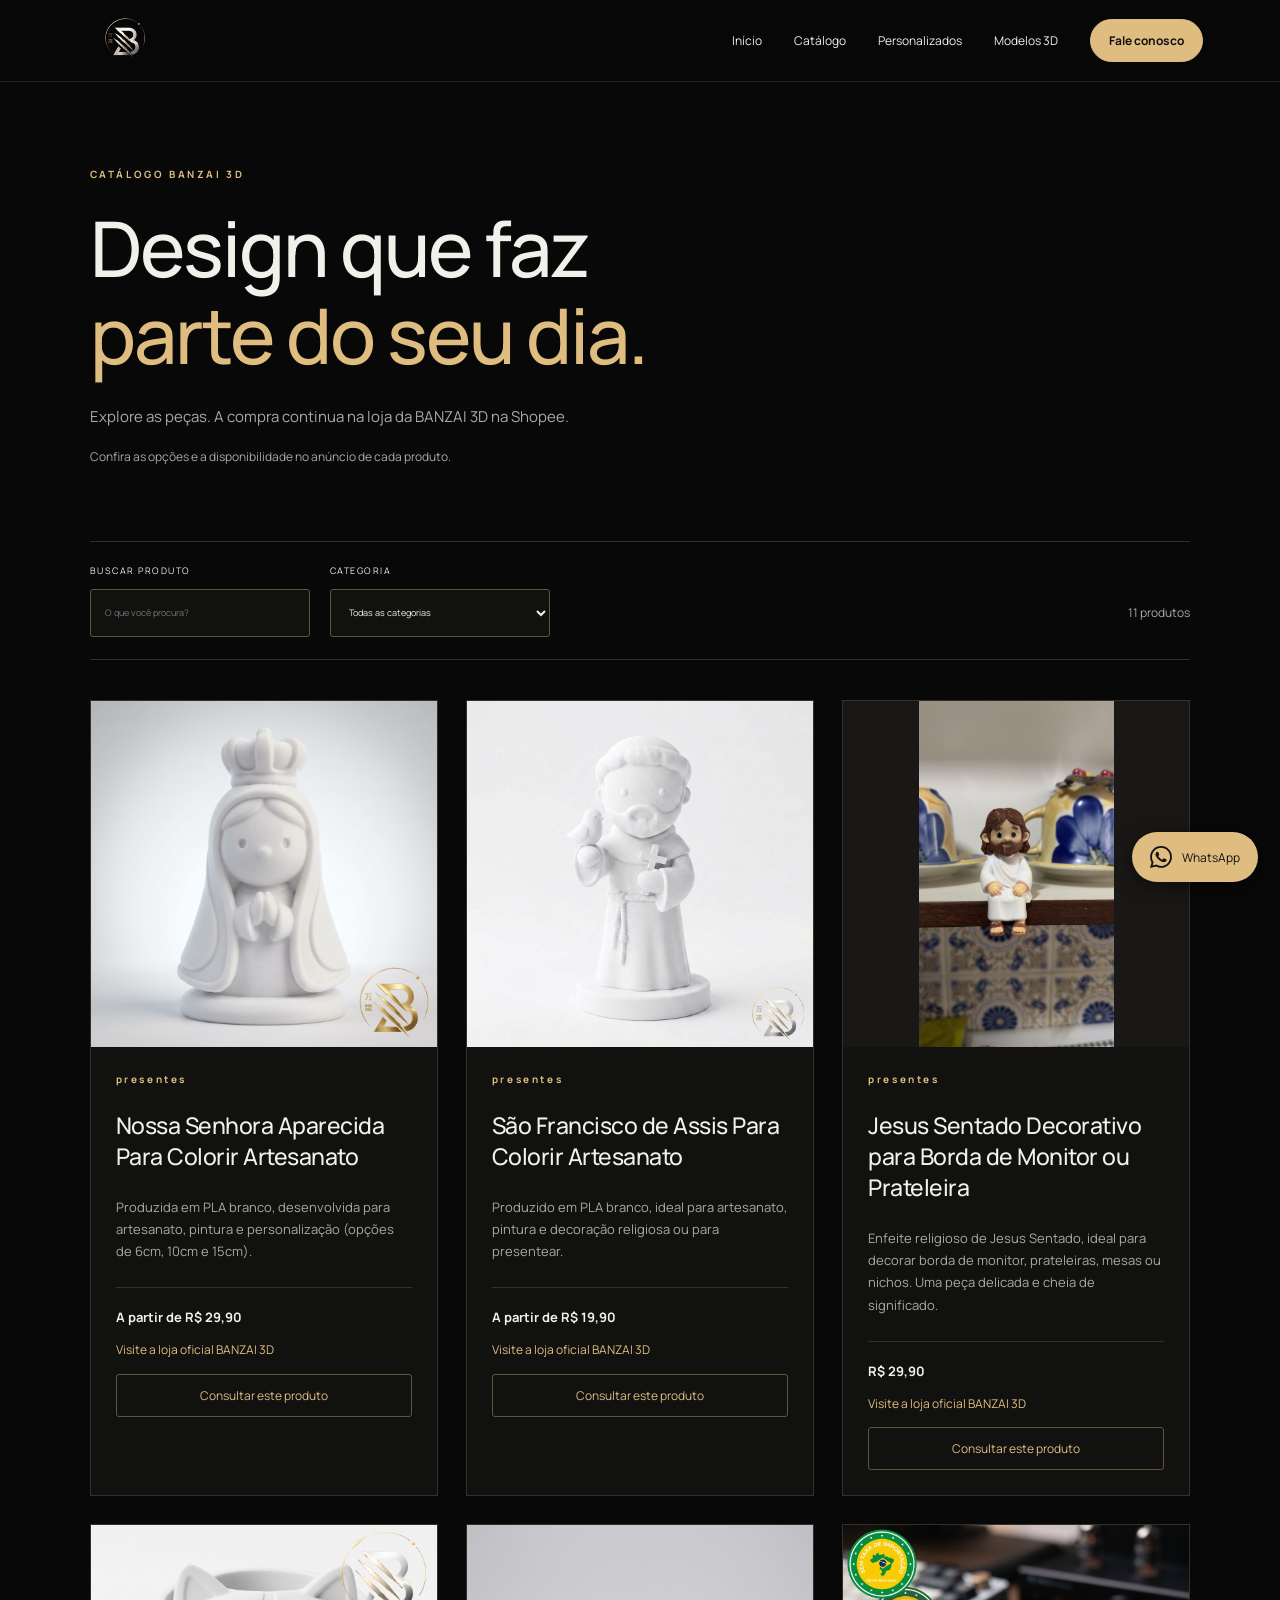
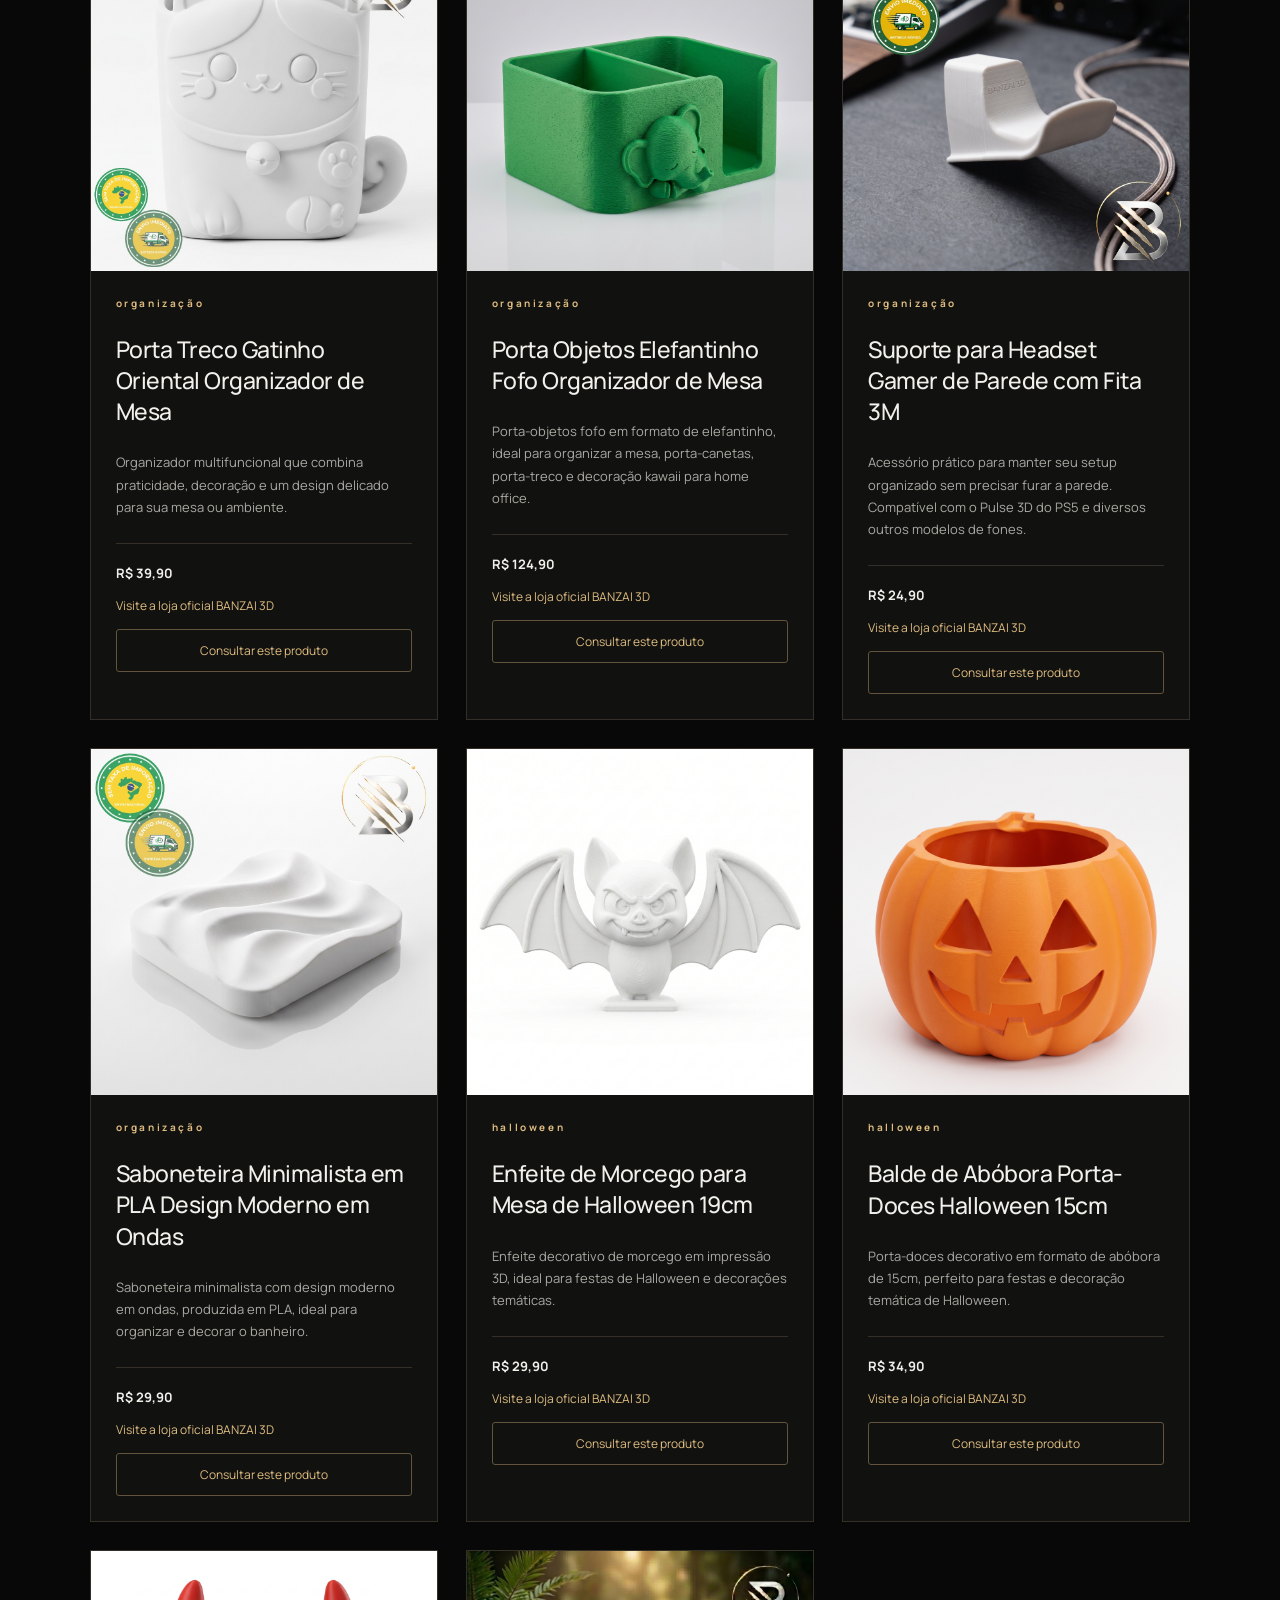
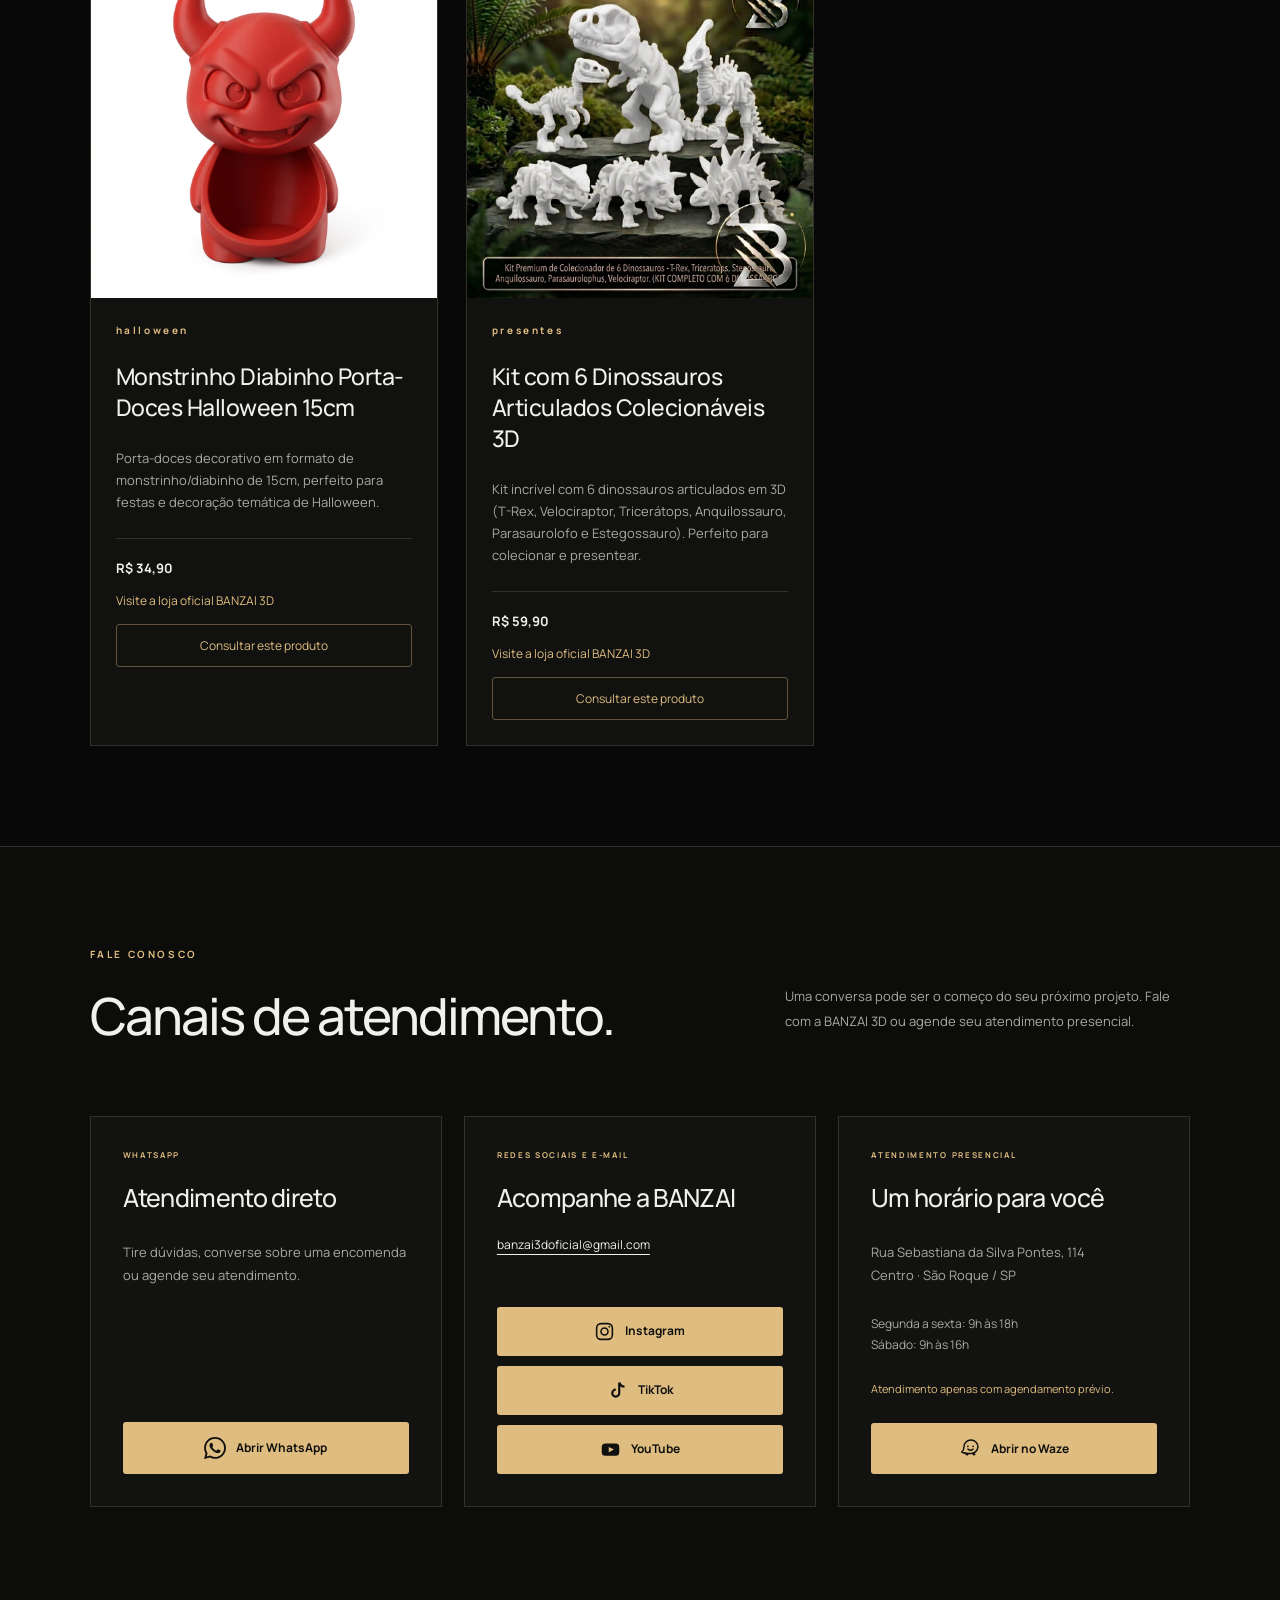
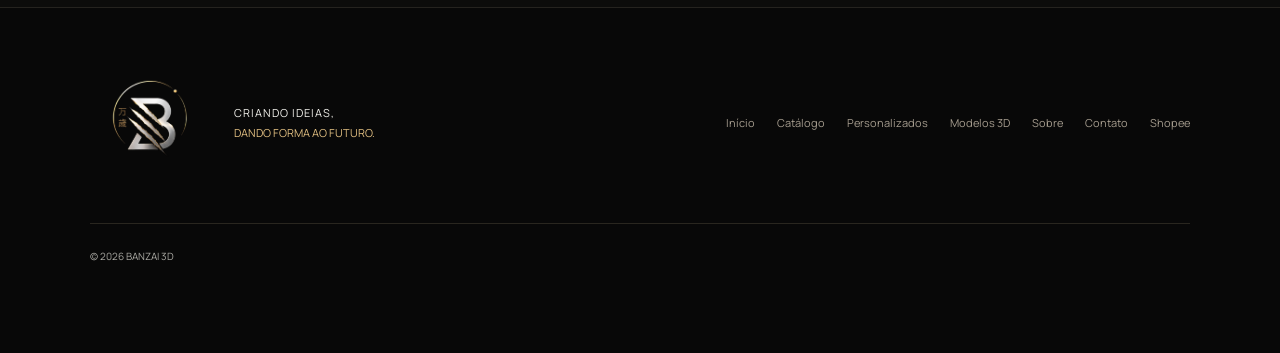
==== commit df88feee: "Add files via upload" ====
--- a/catalogo.html
+++ b/catalogo.html
@@ -1 +1 @@
-<!doctype html><html lang="pt-BR"><head><meta charset="utf-8"><meta name="viewport" content="width=device-width, initial-scale=1"><meta name="description" content="Explore produtos BANZAI 3D para organizar, decorar e presentear. Consulte as opções e compre na loja oficial da Shopee."><meta name="theme-color" content="#10110f"><title>Catálogo de produtos | BANZAI 3D</title><link rel="icon" href="assets/logo-banzai3d.png"><link rel="stylesheet" href="prototipo.css"><link rel="stylesheet" href="inicio.css"><link rel="stylesheet" href="catalogo.css"><script src="catalogo.js" defer></script><link rel="canonical" href="https://banzai3doficial.github.io/banzai3d/catalogo.html"><meta property="og:title" content="Catálogo de produtos | BANZAI 3D"><meta property="og:description" content="Explore produtos BANZAI 3D para organizar, decorar e presentear. Consulte as opções e compre na loja oficial da Shopee."><meta property="og:url" content="https://banzai3doficial.github.io/banzai3d/catalogo.html"><meta property="og:type" content="website"><meta property="og:image" content="https://banzai3doficial.github.io/banzai3d/assets/logo-banzai3d.png"><link rel="stylesheet" href="mobile-v01.css?v=valores-v02"><script src="mobile-v01.js" defer></script></head><body><a class="skip" href="#conteudo">Pular para o conteúdo</a><header><a class="brand" href="index.html#inicio" aria-label="BANZAI 3D — início"><img src="assets/logo-banzai3d.png" width="96" height="64" alt="BANZAI 3D"></a><nav aria-label="Principal"><a href="index.html#inicio">Início</a><a href="catalogo.html">Catálogo</a><a href="modelos.html">Modelos 3D</a><a class="nav-contact" href="index.html#contato">Fale conosco</a></nav></header><main id="conteudo"><section class="section catalog-head"><span class="eyebrow">CATÁLOGO BANZAI 3D</span><h1>Design que faz<br><em>parte do seu dia.</em></h1><p>Explore as peças. A compra continua na loja da BANZAI 3D na Shopee.</p><p class="catalog-note">Confira as opções e a disponibilidade no anúncio de cada produto.</p></section><section class="section catalog" id="produtos"><div class="catalog-tools"><label>BUSCAR PRODUTO<input id="search" type="search" placeholder="O que você procura?"></label><label>CATEGORIA<select id="filter"><option value="todos">Todas as categorias</option><option value="organização">Organização</option><option value="decoração">Decoração</option><option value="pets">Pets</option><option value="presentes">Presentes</option><option value="halloween">Halloween</option><option value="natal">Natal</option></select></label><p id="count" role="status">11 produtos</p></div><div class="product-grid"><article class="product" id="produto-1" data-category="presentes" data-search="nossa senhora aparecida para colorir artesanato produzida em pla branco, desenvolvida para artesanato, pintura e personalização (opções de 6cm, 10cm e 15cm)."><a href="https://shopee.com.br/Nossa-Senhora-Aparecida-Para-Colorir-Artesanato-Pintura-Decora%C3%A7%C3%A3o-Religiosa-6cm-10cm-15cm-PLA-Branco-PLA-3D-IMPRESSAO-3D-i.1079674578.58217370922?extraParams=%7B%22display_model_id%22%3A238812933130%2C%22model_selection_logic%22%3A3%7D" target="_blank" rel="noopener"><div class="image"><img loading="eager" decoding="async" src="assets/produtos/produto-01.jpg" alt="Nossa Senhora Aparecida Para Colorir Artesanato"></div></a><div class="product-body"><span class="eyebrow">presentes</span><h2>Nossa Senhora Aparecida Para Colorir Artesanato</h2><p>Produzida em PLA branco, desenvolvida para artesanato, pintura e personalização (opções de 6cm, 10cm e 15cm).</p><div class="product-bottom"><strong>A partir de R$ 29,90</strong><a href="https://shopee.com.br/Nossa-Senhora-Aparecida-Para-Colorir-Artesanato-Pintura-Decora%C3%A7%C3%A3o-Religiosa-6cm-10cm-15cm-PLA-Branco-PLA-3D-IMPRESSAO-3D-i.1079674578.58217370922?extraParams=%7B%22display_model_id%22%3A238812933130%2C%22model_selection_logic%22%3A3%7D" target="_blank" rel="noopener">Visite a loja oficial BANZAI 3D</a></div></div></article><article class="product" id="produto-2" data-category="presentes" data-search="são francisco de assis para colorir artesanato produzido em pla branco, ideal para artesanato, pintura e decoração religiosa ou para presentear."><a href="https://shopee.com.br/S%C3%A3o-Francisco-de-Assis-Para-Colorir-Artesanato-Pintura-Decora%C3%A7%C3%A3o-Religiosa-6cm-10cm-15cm-PLA-Branco-Impressao-3D-santo-i.1079674578.58217373536?extraParams=%7B%22display_model_id%22%3A119730401250%2C%22model_selection_logic%22%3A3%7D" target="_blank" rel="noopener"><div class="image"><img loading="eager" decoding="async" src="assets/produtos/produto-02.jpg" alt="São Francisco de Assis Para Colorir Artesanato"></div></a><div class="product-body"><span class="eyebrow">presentes</span><h2>São Francisco de Assis Para Colorir Artesanato</h2><p>Produzido em PLA branco, ideal para artesanato, pintura e decoração religiosa ou para presentear.</p><div class="product-bottom"><strong>A partir de R$ 19,90</strong><a href="https://shopee.com.br/S%C3%A3o-Francisco-de-Assis-Para-Colorir-Artesanato-Pintura-Decora%C3%A7%C3%A3o-Religiosa-6cm-10cm-15cm-PLA-Branco-Impressao-3D-santo-i.1079674578.58217373536?extraParams=%7B%22display_model_id%22%3A119730401250%2C%22model_selection_logic%22%3A3%7D" target="_blank" rel="noopener">Visite a loja oficial BANZAI 3D</a></div></div></article><article class="product" id="produto-3" data-category="presentes" data-search="jesus sentado decorativo para borda de monitor ou prateleira enfeite religioso de jesus sentado, ideal para decorar borda de monitor, prateleiras, mesas ou nichos. uma peça delicada e cheia de significado."><a href="https://shopee.com.br/Jesus-Sentado-Decorativo-Enfeite-Borda-Monitor-Prateleira-Mesa-Nicho-Decora%C3%A7%C3%A3o-Religiosa-Presente-PLA-i.1079674578.58267566209?extraParams=%7B%22display_model_id%22%3A159794828525%2C%22model_selection_logic%22%3A3%7D" target="_blank" rel="noopener"><div class="image"><img loading="eager" decoding="async" src="assets/produtos/produto-03.jpg" alt="Jesus Sentado Decorativo para Borda de Monitor ou Prateleira"></div></a><div class="product-body"><span class="eyebrow">presentes</span><h2>Jesus Sentado Decorativo para Borda de Monitor ou Prateleira</h2><p>Enfeite religioso de Jesus Sentado, ideal para decorar borda de monitor, prateleiras, mesas ou nichos. Uma peça delicada e cheia de significado.</p><div class="product-bottom"><strong>R$ 29,90</strong><a href="https://shopee.com.br/Jesus-Sentado-Decorativo-Enfeite-Borda-Monitor-Prateleira-Mesa-Nicho-Decora%C3%A7%C3%A3o-Religiosa-Presente-PLA-i.1079674578.58267566209?extraParams=%7B%22display_model_id%22%3A159794828525%2C%22model_selection_logic%22%3A3%7D" target="_blank" rel="noopener">Visite a loja oficial BANZAI 3D</a></div></div></article><article class="product" id="produto-4" data-category="organização" data-search="porta treco gatinho oriental organizador de mesa organizador multifuncional que combina praticidade, decoração e um design delicado para sua mesa ou ambiente."><a href="https://shopee.com.br/Porta-Treco-Gatinho-Oriental-Organizador-de-Mesa-Porta-Objetos-Porta-Canetas-Decora%C3%A7%C3%A3o-Kawaii-Home-Office-i.1079674578.58263696265?extraParams=%7B%22display_model_id%22%3A119729492656%2C%22model_selection_logic%22%3A3%7D" target="_blank" rel="noopener"><div class="image"><img loading="lazy" decoding="async" src="assets/produtos/produto-04.jpg" alt="Porta Treco Gatinho Oriental Organizador de Mesa"></div></a><div class="product-body"><span class="eyebrow">organização</span><h2>Porta Treco Gatinho Oriental Organizador de Mesa</h2><p>Organizador multifuncional que combina praticidade, decoração e um design delicado para sua mesa ou ambiente.</p><div class="product-bottom"><strong>R$ 39,90</strong><a href="https://shopee.com.br/Porta-Treco-Gatinho-Oriental-Organizador-de-Mesa-Porta-Objetos-Porta-Canetas-Decora%C3%A7%C3%A3o-Kawaii-Home-Office-i.1079674578.58263696265?extraParams=%7B%22display_model_id%22%3A119729492656%2C%22model_selection_logic%22%3A3%7D" target="_blank" rel="noopener">Visite a loja oficial BANZAI 3D</a></div></div></article><article class="product" id="produto-5" data-category="organização" data-search="porta objetos elefantinho fofo organizador de mesa porta-objetos fofo em formato de elefantinho, ideal para organizar a mesa, porta-canetas, porta-treco e decoração kawaii para home office."><a href="https://shopee.com.br/Porta-Objetos-Elefantinho-Fofo-Organizador-de-Mesa-Porta-Treco-Porta-Canetas-Decora%C3%A7%C3%A3o-Kawaii-Home-Office-Organizador-i.1079674578.58264424622?extraParams=%7B%22display_model_id%22%3A209624319810%2C%22model_selection_logic%22%3A3%7D" target="_blank" rel="noopener"><div class="image"><img loading="lazy" decoding="async" src="assets/produtos/produto-05.jpg" alt="Porta Objetos Elefantinho Fofo Organizador de Mesa"></div></a><div class="product-body"><span class="eyebrow">organização</span><h2>Porta Objetos Elefantinho Fofo Organizador de Mesa</h2><p>Porta-objetos fofo em formato de elefantinho, ideal para organizar a mesa, porta-canetas, porta-treco e decoração kawaii para home office.</p><div class="product-bottom"><strong>R$ 124,90</strong><a href="https://shopee.com.br/Porta-Objetos-Elefantinho-Fofo-Organizador-de-Mesa-Porta-Treco-Porta-Canetas-Decora%C3%A7%C3%A3o-Kawaii-Home-Office-Organizador-i.1079674578.58264424622?extraParams=%7B%22display_model_id%22%3A209624319810%2C%22model_selection_logic%22%3A3%7D" target="_blank" rel="noopener">Visite a loja oficial BANZAI 3D</a></div></div></article><article class="product" id="produto-6" data-category="organização" data-search="suporte para headset gamer de parede com fita 3m acessório prático para manter seu setup organizado sem precisar furar a parede. compatível com o pulse 3d do ps5 e diversos outros modelos de fones."><a href="https://shopee.com.br/Wall-mounted-gaming-Headset-stand-with-3M-tape.-Compatible-with-PS5-Pulse-3D-and-various-other-models.-i.1079674578.58263373786?extraParams=%7B%22display_model_id%22%3A199191169639%2C%22model_selection_logic%22%3A3%7D" target="_blank" rel="noopener"><div class="image"><img loading="lazy" decoding="async" src="assets/produtos/produto-06.jpg" alt="Suporte para Headset Gamer de Parede com Fita 3M"></div></a><div class="product-body"><span class="eyebrow">organização</span><h2>Suporte para Headset Gamer de Parede com Fita 3M</h2><p>Acessório prático para manter seu setup organizado sem precisar furar a parede. Compatível com o Pulse 3D do PS5 e diversos outros modelos de fones.</p><div class="product-bottom"><strong>R$ 24,90</strong><a href="https://shopee.com.br/Wall-mounted-gaming-Headset-stand-with-3M-tape.-Compatible-with-PS5-Pulse-3D-and-various-other-models.-i.1079674578.58263373786?extraParams=%7B%22display_model_id%22%3A199191169639%2C%22model_selection_logic%22%3A3%7D" target="_blank" rel="noopener">Visite a loja oficial BANZAI 3D</a></div></div></article><article class="product" id="produto-7" data-category="organização" data-search="saboneteira minimalista em pla design moderno em ondas saboneteira minimalista com design moderno em ondas, produzida em pla, ideal para organizar e decorar o banheiro."><a href="https://shopee.com.br/Saboneteira-Minimalista-em-PLA-Design-Moderno-em-Ondas-Porta-Sabonete-para-Banheiro-Banzai-i.1079674578.58213605945?extraParams=%7B%22display_model_id%22%3A219623774446%2C%22model_selection_logic%22%3A3%7D" target="_blank" rel="noopener"><div class="image"><img loading="lazy" decoding="async" src="assets/produtos/produto-07.jpg" alt="Saboneteira Minimalista em PLA Design Moderno em Ondas"></div></a><div class="product-body"><span class="eyebrow">organização</span><h2>Saboneteira Minimalista em PLA Design Moderno em Ondas</h2><p>Saboneteira minimalista com design moderno em ondas, produzida em PLA, ideal para organizar e decorar o banheiro.</p><div class="product-bottom"><strong>R$ 29,90</strong><a href="https://shopee.com.br/Saboneteira-Minimalista-em-PLA-Design-Moderno-em-Ondas-Porta-Sabonete-para-Banheiro-Banzai-i.1079674578.58213605945?extraParams=%7B%22display_model_id%22%3A219623774446%2C%22model_selection_logic%22%3A3%7D" target="_blank" rel="noopener">Visite a loja oficial BANZAI 3D</a></div></div></article><article class="product" id="produto-8" data-category="halloween" data-search="enfeite de morcego para mesa de halloween 19cm enfeite decorativo de morcego em impressão 3d, ideal para festas de halloween e decorações temáticas."><a href="https://shopee.com.br/Halloween-Bat-Table-Decoration-Ornament-Halloween-Party-Decorative-Bat-19cm-Themed-Decoration-PLA-3D-Bat-i.1079674578.22899671157?extraParams=%7B%22display_model_id%22%3A189193970455%2C%22model_selection_logic%22%3A3%7D" target="_blank" rel="noopener"><div class="image"><img loading="lazy" decoding="async" src="assets/produtos/produto-08.jpg" alt="Enfeite de Morcego para Mesa de Halloween 19cm"></div></a><div class="product-body"><span class="eyebrow">halloween</span><h2>Enfeite de Morcego para Mesa de Halloween 19cm</h2><p>Enfeite decorativo de morcego em impressão 3D, ideal para festas de Halloween e decorações temáticas.</p><div class="product-bottom"><strong>R$ 29,90</strong><a href="https://shopee.com.br/Halloween-Bat-Table-Decoration-Ornament-Halloween-Party-Decorative-Bat-19cm-Themed-Decoration-PLA-3D-Bat-i.1079674578.22899671157?extraParams=%7B%22display_model_id%22%3A189193970455%2C%22model_selection_logic%22%3A3%7D" target="_blank" rel="noopener">Visite a loja oficial BANZAI 3D</a></div></div></article><article class="product" id="produto-9" data-category="halloween" data-search="balde de abóbora porta-doces halloween 15cm porta-doces decorativo em formato de abóbora de 15cm, perfeito para festas e decoração temática de halloween."><a href="https://shopee.com.br/Halloween-Pumpkin-Candy-Holder-Table-Decoration-Party-Halloween-Ornament-Decorative-Candy-Bucket-15cm-3D-PLA-HALLOWEEN-i.1079674578.58267567641?extraParams=%7B%22display_model_id%22%3A119875334752%2C%22model_selection_logic%22%3A3%7D" target="_blank" rel="noopener"><div class="image"><img loading="lazy" decoding="async" src="assets/produtos/produto-09.jpg" alt="Balde de Abóbora Porta-Doces Halloween 15cm"></div></a><div class="product-body"><span class="eyebrow">halloween</span><h2>Balde de Abóbora Porta-Doces Halloween 15cm</h2><p>Porta-doces decorativo em formato de abóbora de 15cm, perfeito para festas e decoração temática de Halloween.</p><div class="product-bottom"><strong>R$ 34,90</strong><a href="https://shopee.com.br/Halloween-Pumpkin-Candy-Holder-Table-Decoration-Party-Halloween-Ornament-Decorative-Candy-Bucket-15cm-3D-PLA-HALLOWEEN-i.1079674578.58267567641?extraParams=%7B%22display_model_id%22%3A119875334752%2C%22model_selection_logic%22%3A3%7D" target="_blank" rel="noopener">Visite a loja oficial BANZAI 3D</a></div></div></article><article class="product" id="produto-10" data-category="halloween" data-search="monstrinho diabinho porta-doces halloween 15cm porta-doces decorativo em formato de monstrinho/diabinho de 15cm, perfeito para festas e decoração temática de halloween."><a href="https://shopee.com.br/Monstrinho-Halloween-Porta-Doces-Mesa-Decora%C3%A7%C3%A3o-Festa-Enfeite-Halloween-Diabinho-Porta-Guloseimas-15cm-pla-dia-das-bruxa-i.1079674578.58267568899?extraParams=%7B%22display_model_id%22%3A228811920555%2C%22model_selection_logic%22%3A3%7D" target="_blank" rel="noopener"><div class="image"><img loading="lazy" decoding="async" src="assets/produtos/produto-10.jpg" alt="Monstrinho Diabinho Porta-Doces Halloween 15cm"></div></a><div class="product-body"><span class="eyebrow">halloween</span><h2>Monstrinho Diabinho Porta-Doces Halloween 15cm</h2><p>Porta-doces decorativo em formato de monstrinho/diabinho de 15cm, perfeito para festas e decoração temática de Halloween.</p><div class="product-bottom"><strong>R$ 34,90</strong><a href="https://shopee.com.br/Monstrinho-Halloween-Porta-Doces-Mesa-Decora%C3%A7%C3%A3o-Festa-Enfeite-Halloween-Diabinho-Porta-Guloseimas-15cm-pla-dia-das-bruxa-i.1079674578.58267568899?extraParams=%7B%22display_model_id%22%3A228811920555%2C%22model_selection_logic%22%3A3%7D" target="_blank" rel="noopener">Visite a loja oficial BANZAI 3D</a></div></div></article><article class="product" id="produto-11" data-category="presentes" data-search="kit com 6 dinossauros articulados colecionáveis 3d kit incrível com 6 dinossauros articulados em 3d (t-rex, velociraptor, tricerátops, anquilossauro, parasaurolofo e estegossauro). perfeito para colecionar e presentear."><a href="https://shopee.com.br/Kit-6-Dinossauros-Articulados-T-Rex-Velociraptor-Tricer%C3%A1tops-Anquilossauro-Parasaurolofo-Estegossauro-Colecion%C3%A1vel-3Dkit-i.1079674578.23699549312?extraParams=%7B%22display_model_id%22%3A129657310986%2C%22model_selection_logic%22%3A3%7D" target="_blank" rel="noopener"><div class="image"><img loading="lazy" decoding="async" src="assets/produtos/produto-11.jpg" alt="Kit com 6 Dinossauros Articulados Colecionáveis 3D"></div></a><div class="product-body"><span class="eyebrow">presentes</span><h2>Kit com 6 Dinossauros Articulados Colecionáveis 3D</h2><p>Kit incrível com 6 dinossauros articulados em 3D (T-Rex, Velociraptor, Tricerátops, Anquilossauro, Parasaurolofo e Estegossauro). Perfeito para colecionar e presentear.</p><div class="product-bottom"><strong>R$ 59,90</strong><a href="https://shopee.com.br/Kit-6-Dinossauros-Articulados-T-Rex-Velociraptor-Tricer%C3%A1tops-Anquilossauro-Parasaurolofo-Estegossauro-Colecion%C3%A1vel-3Dkit-i.1079674578.23699549312?extraParams=%7B%22display_model_id%22%3A129657310986%2C%22model_selection_logic%22%3A3%7D" target="_blank" rel="noopener">Visite a loja oficial BANZAI 3D</a></div></div></article></div><p id="empty" hidden>Nenhum produto encontrado. Experimente outra busca ou categoria.</p></section></main><section class="contact-channels wrap" id="contato"><div class="contact-heading"><div><span class="eyebrow">FALE CONOSCO</span><h2>Canais de atendimento.</h2></div><p>Uma conversa pode ser o começo do seu próximo projeto. Fale com a BANZAI 3D ou agende seu atendimento presencial.</p></div><div class="channel-grid"><article class="channel-card"><span class="eyebrow">WHATSAPP</span><h3>Atendimento direto</h3><p>Tire dúvidas, converse sobre uma encomenda ou agende seu atendimento.</p><a class="button gold" href="https://wa.me/5511988504332?text=Ol%C3%A1%21%20Vim%20pelo%20site%20da%20BANZAI%203D." target="_blank" rel="noopener"><svg class="wa-icon" viewBox="0 0 24 24" aria-hidden="true" focusable="false"><path fill="currentColor" d="M.057 24l1.687-6.163c-1.041-1.804-1.588-3.849-1.587-5.946.003-6.556 5.338-11.891 11.893-11.891 3.181.001 6.167 1.24 8.413 3.488 2.245 2.248 3.481 5.236 3.48 8.414-.003 6.557-5.338 11.892-11.893 11.892-1.99-.001-3.951-.5-5.688-1.448l-6.305 1.654zm6.597-3.807c1.676.995 3.276 1.591 5.392 1.592 5.448 0 9.886-4.434 9.889-9.885.002-5.462-4.415-9.89-9.881-9.892-5.452 0-9.887 4.434-9.889 9.884-.001 2.225.651 3.891 1.746 5.634l-.999 3.648 3.742-.981zm11.387-5.464c-.074-.124-.272-.198-.57-.347-.297-.149-1.758-.868-2.031-.967-.272-.099-.47-.149-.669.149-.198.297-.768.967-.941 1.165-.173.198-.347.223-.644.074-.297-.149-1.255-.462-2.39-1.475-.883-.788-1.48-1.761-1.653-2.059-.173-.297-.018-.458.13-.606.134-.133.297-.347.446-.521.151-.172.2-.296.3-.495.099-.198.05-.372-.025-.521-.075-.148-.669-1.611-.916-2.206-.242-.579-.487-.501-.669-.51l-.57-.01c-.198 0-.52.074-.792.372s-1.04 1.016-1.04 2.479 1.065 2.876 1.213 3.074c.149.198 2.095 3.2 5.076 4.487.709.306 1.263.489 1.694.626.712.226 1.36.194 1.872.118.571-.085 1.758-.719 2.006-1.413.248-.695.248-1.29.173-1.414z"/></svg><span>Abrir WhatsApp</span></a></article><article class="channel-card"><span class="eyebrow">REDES SOCIAIS E E-MAIL</span><h3>Acompanhe a BANZAI</h3><a class="email" href="mailto:banzai3doficial@gmail.com">banzai3doficial@gmail.com</a><div class="channel-social"><a class="button gold social-button" href="https://www.instagram.com/banzai3doficial" target="_blank" rel="noopener"><svg class="social-icon" viewBox="0 0 24 24" aria-hidden="true" focusable="false"><rect x="3" y="3" width="18" height="18" rx="5" fill="none" stroke="currentColor" stroke-width="1.8"/><circle cx="12" cy="12" r="4" fill="none" stroke="currentColor" stroke-width="1.8"/><circle cx="17.5" cy="6.5" r="1" fill="currentColor"/></svg><span>Instagram</span></a><a class="button gold social-button" href="https://www.tiktok.com/@banzai3doficial" target="_blank" rel="noopener"><svg class="social-icon" viewBox="0 0 24 24" aria-hidden="true" focusable="false"><path d="M14 3v12a4 4 0 1 1-4-4" fill="none" stroke="currentColor" stroke-width="2.5"/><path d="M14 3c.8 3 2.5 4.5 6 4.5" fill="none" stroke="currentColor" stroke-width="2.5"/></svg><span>TikTok</span></a><a class="button gold social-button" href="https://www.youtube.com/@banzai3d" target="_blank" rel="noopener"><svg class="social-icon" viewBox="0 0 24 24" aria-hidden="true" focusable="false"><rect x="2" y="5" width="20" height="14" rx="4" fill="currentColor"/><path d="m10 9 6 3-6 3Z" fill="var(--gold)"/></svg><span>YouTube</span></a></div></article><article class="channel-card"><span class="eyebrow">ATENDIMENTO PRESENCIAL</span><h3>Um horário para você</h3><p>Rua Sebastiana da Silva Pontes, 114<br>Centro · São Roque / SP</p><p class="hours">Segunda a sexta: 9h às 18h<br>Sábado: 9h às 16h</p><p class="appointment">Atendimento apenas com agendamento prévio.</p><a class="button gold" href="https://waze.com/ul/h6gy6pqn6n" target="_blank" rel="noopener"><svg class="social-icon" viewBox="0 0 24 24" aria-hidden="true" focusable="false"><path d="M20.5 10.2a8 8 0 0 0-16 0c0 3-1 4.7-2.5 5.8 2 1.1 4.3 1.7 7 1.7h3.5a8 8 0 0 0 8-7.5Z" fill="none" stroke="currentColor" stroke-width="1.7" stroke-linejoin="round"/><circle cx="8" cy="18.5" r="1.5" fill="currentColor"/><circle cx="16" cy="18.5" r="1.5" fill="currentColor"/><circle cx="9" cy="9.5" r="1" fill="currentColor"/><circle cx="15" cy="9.5" r="1" fill="currentColor"/><path d="M9 12.5q3 3 6 0" fill="none" stroke="currentColor" stroke-width="1.5" stroke-linecap="round"/></svg><span>Abrir no Waze</span></a></article></div></section><footer class="brand-footer wrap"><div class="footer-identity"><a href="index.html#inicio" aria-label="BANZAI 3D — início"><img src="assets/logo-banzai3d.png" width="120" height="120" alt="BANZAI 3D"></a><p>CRIANDO IDEIAS,<br><span>DANDO FORMA AO FUTURO.</span></p></div><div class="footer-links"><a href="index.html#inicio">Início</a><a href="catalogo.html">Catálogo</a><a href="modelos.html">Modelos 3D</a><a href="index.html#sobre">Sobre</a><a href="index.html#contato">Contato</a><a href="https://shopee.com.br/shop/1079674578" target="_blank" rel="noopener">Shopee</a></div><small>© 2026 BANZAI 3D</small></footer><a class="whatsapp" href="https://wa.me/5511988504332?text=Ol%C3%A1%21%20Vim%20pelo%20site%20da%20BANZAI%203D." target="_blank" rel="noopener" aria-label="Falar com a BANZAI no WhatsApp"><svg class="wa-icon" viewBox="0 0 24 24" aria-hidden="true" focusable="false"><path fill="currentColor" d="M.057 24l1.687-6.163c-1.041-1.804-1.588-3.849-1.587-5.946.003-6.556 5.338-11.891 11.893-11.891 3.181.001 6.167 1.24 8.413 3.488 2.245 2.248 3.481 5.236 3.48 8.414-.003 6.557-5.338 11.892-11.893 11.892-1.99-.001-3.951-.5-5.688-1.448l-6.305 1.654zm6.597-3.807c1.676.995 3.276 1.591 5.392 1.592 5.448 0 9.886-4.434 9.889-9.885.002-5.462-4.415-9.89-9.881-9.892-5.452 0-9.887 4.434-9.889 9.884-.001 2.225.651 3.891 1.746 5.634l-.999 3.648 3.742-.981zm11.387-5.464c-.074-.124-.272-.198-.57-.347-.297-.149-1.758-.868-2.031-.967-.272-.099-.47-.149-.669.149-.198.297-.768.967-.941 1.165-.173.198-.347.223-.644.074-.297-.149-1.255-.462-2.39-1.475-.883-.788-1.48-1.761-1.653-2.059-.173-.297-.018-.458.13-.606.134-.133.297-.347.446-.521.151-.172.2-.296.3-.495.099-.198.05-.372-.025-.521-.075-.148-.669-1.611-.916-2.206-.242-.579-.487-.501-.669-.51l-.57-.01c-.198 0-.52.074-.792.372s-1.04 1.016-1.04 2.479 1.065 2.876 1.213 3.074c.149.198 2.095 3.2 5.076 4.487.709.306 1.263.489 1.694.626.712.226 1.36.194 1.872.118.571-.085 1.758-.719 2.006-1.413.248-.695.248-1.29.173-1.414z"/></svg><span>WhatsApp</span></a></body></html>+<!doctype html><html lang="pt-BR"><head><meta charset="utf-8"><meta name="viewport" content="width=device-width, initial-scale=1"><meta name="description" content="Explore produtos BANZAI 3D para organizar, decorar e presentear. Consulte as opções e compre na loja oficial da Shopee."><meta name="theme-color" content="#10110f"><title>Catálogo de produtos | BANZAI 3D</title><link rel="icon" href="assets/logo-banzai3d.png"><link rel="stylesheet" href="prototipo.css"><link rel="stylesheet" href="inicio.css"><link rel="stylesheet" href="catalogo.css"><script src="catalogo.js" defer></script><link rel="canonical" href="https://banzai3doficial.github.io/banzai3d/catalogo.html"><meta property="og:title" content="Catálogo de produtos | BANZAI 3D"><meta property="og:description" content="Explore produtos BANZAI 3D para organizar, decorar e presentear. Consulte as opções e compre na loja oficial da Shopee."><meta property="og:url" content="https://banzai3doficial.github.io/banzai3d/catalogo.html"><meta property="og:type" content="website"><meta property="og:image" content="https://banzai3doficial.github.io/banzai3d/assets/logo-banzai3d.png"><link rel="stylesheet" href="mobile-v01.css?v=valores-v02"><script src="mobile-v01.js" defer></script><meta name="robots" content="index,follow"><link rel="stylesheet" href="complementos.css"></head><body><a class="skip" href="#conteudo">Pular para o conteúdo</a><header><a class="brand" href="index.html#inicio" aria-label="BANZAI 3D — início"><img src="assets/logo-banzai3d.png" width="96" height="64" alt="BANZAI 3D"></a><nav aria-label="Principal"><a href="index.html#inicio">Início</a><a href="catalogo.html">Catálogo</a><a href="personalizados.html">Personalizados</a><a href="modelos.html">Modelos 3D</a><a class="nav-contact" href="index.html#contato">Fale conosco</a></nav></header><main id="conteudo"><section class="section catalog-head"><span class="eyebrow">CATÁLOGO BANZAI 3D</span><h1>Design que faz<br><em>parte do seu dia.</em></h1><p>Explore as peças. A compra continua na loja da BANZAI 3D na Shopee.</p><p class="catalog-note">Confira as opções e a disponibilidade no anúncio de cada produto.</p></section><section class="section catalog" id="produtos"><div class="catalog-tools"><label>BUSCAR PRODUTO<input id="search" type="search" placeholder="O que você procura?"></label><label>CATEGORIA<select id="filter"><option value="todos">Todas as categorias</option><option value="organização">Organização</option><option value="presentes">Presentes</option><option value="halloween">Halloween</option></select></label><p id="count" role="status">11 produtos</p></div><div class="product-grid"><article class="product" id="produto-1" data-category="presentes" data-search="nossa senhora aparecida para colorir artesanato produzida em pla branco, desenvolvida para artesanato, pintura e personalização (opções de 6cm, 10cm e 15cm)."><a href="https://shopee.com.br/Nossa-Senhora-Aparecida-Para-Colorir-Artesanato-Pintura-Decora%C3%A7%C3%A3o-Religiosa-6cm-10cm-15cm-PLA-Branco-PLA-3D-IMPRESSAO-3D-i.1079674578.58217370922?extraParams=%7B%22display_model_id%22%3A238812933130%2C%22model_selection_logic%22%3A3%7D" target="_blank" rel="noopener"><div class="image"><img loading="eager" decoding="async" src="assets/produtos/produto-01.jpg" alt="Nossa Senhora Aparecida Para Colorir Artesanato"></div></a><div class="product-body"><span class="eyebrow">presentes</span><h2>Nossa Senhora Aparecida Para Colorir Artesanato</h2><p>Produzida em PLA branco, desenvolvida para artesanato, pintura e personalização (opções de 6cm, 10cm e 15cm).</p><div class="product-bottom"><strong>A partir de R$ 29,90</strong><a href="https://shopee.com.br/Nossa-Senhora-Aparecida-Para-Colorir-Artesanato-Pintura-Decora%C3%A7%C3%A3o-Religiosa-6cm-10cm-15cm-PLA-Branco-PLA-3D-IMPRESSAO-3D-i.1079674578.58217370922?extraParams=%7B%22display_model_id%22%3A238812933130%2C%22model_selection_logic%22%3A3%7D" target="_blank" rel="noopener">Visite a loja oficial BANZAI 3D</a><a class="product-enquiry" href="https://wa.me/5511988504332?text=Ol%C3%A1%21%20Vim%20pelo%20site%20da%20BANZAI%203D%20e%20gostaria%20de%20consultar%20o%20produto%3A%20Nossa%20Senhora%20Aparecida%20Para%20Colorir%20Artesanato." target="_blank" rel="noopener">Consultar este produto</a></div></div></article><article class="product" id="produto-2" data-category="presentes" data-search="são francisco de assis para colorir artesanato produzido em pla branco, ideal para artesanato, pintura e decoração religiosa ou para presentear."><a href="https://shopee.com.br/S%C3%A3o-Francisco-de-Assis-Para-Colorir-Artesanato-Pintura-Decora%C3%A7%C3%A3o-Religiosa-6cm-10cm-15cm-PLA-Branco-Impressao-3D-santo-i.1079674578.58217373536?extraParams=%7B%22display_model_id%22%3A119730401250%2C%22model_selection_logic%22%3A3%7D" target="_blank" rel="noopener"><div class="image"><img loading="eager" decoding="async" src="assets/produtos/produto-02.jpg" alt="São Francisco de Assis Para Colorir Artesanato"></div></a><div class="product-body"><span class="eyebrow">presentes</span><h2>São Francisco de Assis Para Colorir Artesanato</h2><p>Produzido em PLA branco, ideal para artesanato, pintura e decoração religiosa ou para presentear.</p><div class="product-bottom"><strong>A partir de R$ 19,90</strong><a href="https://shopee.com.br/S%C3%A3o-Francisco-de-Assis-Para-Colorir-Artesanato-Pintura-Decora%C3%A7%C3%A3o-Religiosa-6cm-10cm-15cm-PLA-Branco-Impressao-3D-santo-i.1079674578.58217373536?extraParams=%7B%22display_model_id%22%3A119730401250%2C%22model_selection_logic%22%3A3%7D" target="_blank" rel="noopener">Visite a loja oficial BANZAI 3D</a><a class="product-enquiry" href="https://wa.me/5511988504332?text=Ol%C3%A1%21%20Vim%20pelo%20site%20da%20BANZAI%203D%20e%20gostaria%20de%20consultar%20o%20produto%3A%20S%C3%A3o%20Francisco%20de%20Assis%20Para%20Colorir%20Artesanato." target="_blank" rel="noopener">Consultar este produto</a></div></div></article><article class="product" id="produto-3" data-category="presentes" data-search="jesus sentado decorativo para borda de monitor ou prateleira enfeite religioso de jesus sentado, ideal para decorar borda de monitor, prateleiras, mesas ou nichos. uma peça delicada e cheia de significado."><a href="https://shopee.com.br/Jesus-Sentado-Decorativo-Enfeite-Borda-Monitor-Prateleira-Mesa-Nicho-Decora%C3%A7%C3%A3o-Religiosa-Presente-PLA-i.1079674578.58267566209?extraParams=%7B%22display_model_id%22%3A159794828525%2C%22model_selection_logic%22%3A3%7D" target="_blank" rel="noopener"><div class="image"><img loading="eager" decoding="async" src="assets/produtos/produto-03.jpg" alt="Jesus Sentado Decorativo para Borda de Monitor ou Prateleira"></div></a><div class="product-body"><span class="eyebrow">presentes</span><h2>Jesus Sentado Decorativo para Borda de Monitor ou Prateleira</h2><p>Enfeite religioso de Jesus Sentado, ideal para decorar borda de monitor, prateleiras, mesas ou nichos. Uma peça delicada e cheia de significado.</p><div class="product-bottom"><strong>R$ 29,90</strong><a href="https://shopee.com.br/Jesus-Sentado-Decorativo-Enfeite-Borda-Monitor-Prateleira-Mesa-Nicho-Decora%C3%A7%C3%A3o-Religiosa-Presente-PLA-i.1079674578.58267566209?extraParams=%7B%22display_model_id%22%3A159794828525%2C%22model_selection_logic%22%3A3%7D" target="_blank" rel="noopener">Visite a loja oficial BANZAI 3D</a><a class="product-enquiry" href="https://wa.me/5511988504332?text=Ol%C3%A1%21%20Vim%20pelo%20site%20da%20BANZAI%203D%20e%20gostaria%20de%20consultar%20o%20produto%3A%20Jesus%20Sentado%20Decorativo%20para%20Borda%20de%20Monitor%20ou%20Prateleira." target="_blank" rel="noopener">Consultar este produto</a></div></div></article><article class="product" id="produto-4" data-category="organização" data-search="porta treco gatinho oriental organizador de mesa organizador multifuncional que combina praticidade, decoração e um design delicado para sua mesa ou ambiente."><a href="https://shopee.com.br/Porta-Treco-Gatinho-Oriental-Organizador-de-Mesa-Porta-Objetos-Porta-Canetas-Decora%C3%A7%C3%A3o-Kawaii-Home-Office-i.1079674578.58263696265?extraParams=%7B%22display_model_id%22%3A119729492656%2C%22model_selection_logic%22%3A3%7D" target="_blank" rel="noopener"><div class="image"><img loading="lazy" decoding="async" src="assets/produtos/produto-04.jpg" alt="Porta Treco Gatinho Oriental Organizador de Mesa"></div></a><div class="product-body"><span class="eyebrow">organização</span><h2>Porta Treco Gatinho Oriental Organizador de Mesa</h2><p>Organizador multifuncional que combina praticidade, decoração e um design delicado para sua mesa ou ambiente.</p><div class="product-bottom"><strong>R$ 39,90</strong><a href="https://shopee.com.br/Porta-Treco-Gatinho-Oriental-Organizador-de-Mesa-Porta-Objetos-Porta-Canetas-Decora%C3%A7%C3%A3o-Kawaii-Home-Office-i.1079674578.58263696265?extraParams=%7B%22display_model_id%22%3A119729492656%2C%22model_selection_logic%22%3A3%7D" target="_blank" rel="noopener">Visite a loja oficial BANZAI 3D</a><a class="product-enquiry" href="https://wa.me/5511988504332?text=Ol%C3%A1%21%20Vim%20pelo%20site%20da%20BANZAI%203D%20e%20gostaria%20de%20consultar%20o%20produto%3A%20Porta%20Treco%20Gatinho%20Oriental%20Organizador%20de%20Mesa." target="_blank" rel="noopener">Consultar este produto</a></div></div></article><article class="product" id="produto-5" data-category="organização" data-search="porta objetos elefantinho fofo organizador de mesa porta-objetos fofo em formato de elefantinho, ideal para organizar a mesa, porta-canetas, porta-treco e decoração kawaii para home office."><a href="https://shopee.com.br/Porta-Objetos-Elefantinho-Fofo-Organizador-de-Mesa-Porta-Treco-Porta-Canetas-Decora%C3%A7%C3%A3o-Kawaii-Home-Office-Organizador-i.1079674578.58264424622?extraParams=%7B%22display_model_id%22%3A209624319810%2C%22model_selection_logic%22%3A3%7D" target="_blank" rel="noopener"><div class="image"><img loading="lazy" decoding="async" src="assets/produtos/produto-05.jpg" alt="Porta Objetos Elefantinho Fofo Organizador de Mesa"></div></a><div class="product-body"><span class="eyebrow">organização</span><h2>Porta Objetos Elefantinho Fofo Organizador de Mesa</h2><p>Porta-objetos fofo em formato de elefantinho, ideal para organizar a mesa, porta-canetas, porta-treco e decoração kawaii para home office.</p><div class="product-bottom"><strong>R$ 124,90</strong><a href="https://shopee.com.br/Porta-Objetos-Elefantinho-Fofo-Organizador-de-Mesa-Porta-Treco-Porta-Canetas-Decora%C3%A7%C3%A3o-Kawaii-Home-Office-Organizador-i.1079674578.58264424622?extraParams=%7B%22display_model_id%22%3A209624319810%2C%22model_selection_logic%22%3A3%7D" target="_blank" rel="noopener">Visite a loja oficial BANZAI 3D</a><a class="product-enquiry" href="https://wa.me/5511988504332?text=Ol%C3%A1%21%20Vim%20pelo%20site%20da%20BANZAI%203D%20e%20gostaria%20de%20consultar%20o%20produto%3A%20Porta%20Objetos%20Elefantinho%20Fofo%20Organizador%20de%20Mesa." target="_blank" rel="noopener">Consultar este produto</a></div></div></article><article class="product" id="produto-6" data-category="organização" data-search="suporte para headset gamer de parede com fita 3m acessório prático para manter seu setup organizado sem precisar furar a parede. compatível com o pulse 3d do ps5 e diversos outros modelos de fones."><a href="https://shopee.com.br/Wall-mounted-gaming-Headset-stand-with-3M-tape.-Compatible-with-PS5-Pulse-3D-and-various-other-models.-i.1079674578.58263373786?extraParams=%7B%22display_model_id%22%3A199191169639%2C%22model_selection_logic%22%3A3%7D" target="_blank" rel="noopener"><div class="image"><img loading="lazy" decoding="async" src="assets/produtos/produto-06.jpg" alt="Suporte para Headset Gamer de Parede com Fita 3M"></div></a><div class="product-body"><span class="eyebrow">organização</span><h2>Suporte para Headset Gamer de Parede com Fita 3M</h2><p>Acessório prático para manter seu setup organizado sem precisar furar a parede. Compatível com o Pulse 3D do PS5 e diversos outros modelos de fones.</p><div class="product-bottom"><strong>R$ 24,90</strong><a href="https://shopee.com.br/Wall-mounted-gaming-Headset-stand-with-3M-tape.-Compatible-with-PS5-Pulse-3D-and-various-other-models.-i.1079674578.58263373786?extraParams=%7B%22display_model_id%22%3A199191169639%2C%22model_selection_logic%22%3A3%7D" target="_blank" rel="noopener">Visite a loja oficial BANZAI 3D</a><a class="product-enquiry" href="https://wa.me/5511988504332?text=Ol%C3%A1%21%20Vim%20pelo%20site%20da%20BANZAI%203D%20e%20gostaria%20de%20consultar%20o%20produto%3A%20Suporte%20para%20Headset%20Gamer%20de%20Parede%20com%20Fita%203M." target="_blank" rel="noopener">Consultar este produto</a></div></div></article><article class="product" id="produto-7" data-category="organização" data-search="saboneteira minimalista em pla design moderno em ondas saboneteira minimalista com design moderno em ondas, produzida em pla, ideal para organizar e decorar o banheiro."><a href="https://shopee.com.br/Saboneteira-Minimalista-em-PLA-Design-Moderno-em-Ondas-Porta-Sabonete-para-Banheiro-Banzai-i.1079674578.58213605945?extraParams=%7B%22display_model_id%22%3A219623774446%2C%22model_selection_logic%22%3A3%7D" target="_blank" rel="noopener"><div class="image"><img loading="lazy" decoding="async" src="assets/produtos/produto-07.jpg" alt="Saboneteira Minimalista em PLA Design Moderno em Ondas"></div></a><div class="product-body"><span class="eyebrow">organização</span><h2>Saboneteira Minimalista em PLA Design Moderno em Ondas</h2><p>Saboneteira minimalista com design moderno em ondas, produzida em PLA, ideal para organizar e decorar o banheiro.</p><div class="product-bottom"><strong>R$ 29,90</strong><a href="https://shopee.com.br/Saboneteira-Minimalista-em-PLA-Design-Moderno-em-Ondas-Porta-Sabonete-para-Banheiro-Banzai-i.1079674578.58213605945?extraParams=%7B%22display_model_id%22%3A219623774446%2C%22model_selection_logic%22%3A3%7D" target="_blank" rel="noopener">Visite a loja oficial BANZAI 3D</a><a class="product-enquiry" href="https://wa.me/5511988504332?text=Ol%C3%A1%21%20Vim%20pelo%20site%20da%20BANZAI%203D%20e%20gostaria%20de%20consultar%20o%20produto%3A%20Saboneteira%20Minimalista%20em%20PLA%20Design%20Moderno%20em%20Ondas." target="_blank" rel="noopener">Consultar este produto</a></div></div></article><article class="product" id="produto-8" data-category="halloween" data-search="enfeite de morcego para mesa de halloween 19cm enfeite decorativo de morcego em impressão 3d, ideal para festas de halloween e decorações temáticas."><a href="https://shopee.com.br/Halloween-Bat-Table-Decoration-Ornament-Halloween-Party-Decorative-Bat-19cm-Themed-Decoration-PLA-3D-Bat-i.1079674578.22899671157?extraParams=%7B%22display_model_id%22%3A189193970455%2C%22model_selection_logic%22%3A3%7D" target="_blank" rel="noopener"><div class="image"><img loading="lazy" decoding="async" src="assets/produtos/produto-08.jpg" alt="Enfeite de Morcego para Mesa de Halloween 19cm"></div></a><div class="product-body"><span class="eyebrow">halloween</span><h2>Enfeite de Morcego para Mesa de Halloween 19cm</h2><p>Enfeite decorativo de morcego em impressão 3D, ideal para festas de Halloween e decorações temáticas.</p><div class="product-bottom"><strong>R$ 29,90</strong><a href="https://shopee.com.br/Halloween-Bat-Table-Decoration-Ornament-Halloween-Party-Decorative-Bat-19cm-Themed-Decoration-PLA-3D-Bat-i.1079674578.22899671157?extraParams=%7B%22display_model_id%22%3A189193970455%2C%22model_selection_logic%22%3A3%7D" target="_blank" rel="noopener">Visite a loja oficial BANZAI 3D</a><a class="product-enquiry" href="https://wa.me/5511988504332?text=Ol%C3%A1%21%20Vim%20pelo%20site%20da%20BANZAI%203D%20e%20gostaria%20de%20consultar%20o%20produto%3A%20Enfeite%20de%20Morcego%20para%20Mesa%20de%20Halloween%2019cm." target="_blank" rel="noopener">Consultar este produto</a></div></div></article><article class="product" id="produto-9" data-category="halloween" data-search="balde de abóbora porta-doces halloween 15cm porta-doces decorativo em formato de abóbora de 15cm, perfeito para festas e decoração temática de halloween."><a href="https://shopee.com.br/Halloween-Pumpkin-Candy-Holder-Table-Decoration-Party-Halloween-Ornament-Decorative-Candy-Bucket-15cm-3D-PLA-HALLOWEEN-i.1079674578.58267567641?extraParams=%7B%22display_model_id%22%3A119875334752%2C%22model_selection_logic%22%3A3%7D" target="_blank" rel="noopener"><div class="image"><img loading="lazy" decoding="async" src="assets/produtos/produto-09.jpg" alt="Balde de Abóbora Porta-Doces Halloween 15cm"></div></a><div class="product-body"><span class="eyebrow">halloween</span><h2>Balde de Abóbora Porta-Doces Halloween 15cm</h2><p>Porta-doces decorativo em formato de abóbora de 15cm, perfeito para festas e decoração temática de Halloween.</p><div class="product-bottom"><strong>R$ 34,90</strong><a href="https://shopee.com.br/Halloween-Pumpkin-Candy-Holder-Table-Decoration-Party-Halloween-Ornament-Decorative-Candy-Bucket-15cm-3D-PLA-HALLOWEEN-i.1079674578.58267567641?extraParams=%7B%22display_model_id%22%3A119875334752%2C%22model_selection_logic%22%3A3%7D" target="_blank" rel="noopener">Visite a loja oficial BANZAI 3D</a><a class="product-enquiry" href="https://wa.me/5511988504332?text=Ol%C3%A1%21%20Vim%20pelo%20site%20da%20BANZAI%203D%20e%20gostaria%20de%20consultar%20o%20produto%3A%20Balde%20de%20Ab%C3%B3bora%20Porta-Doces%20Halloween%2015cm." target="_blank" rel="noopener">Consultar este produto</a></div></div></article><article class="product" id="produto-10" data-category="halloween" data-search="monstrinho diabinho porta-doces halloween 15cm porta-doces decorativo em formato de monstrinho/diabinho de 15cm, perfeito para festas e decoração temática de halloween."><a href="https://shopee.com.br/Monstrinho-Halloween-Porta-Doces-Mesa-Decora%C3%A7%C3%A3o-Festa-Enfeite-Halloween-Diabinho-Porta-Guloseimas-15cm-pla-dia-das-bruxa-i.1079674578.58267568899?extraParams=%7B%22display_model_id%22%3A228811920555%2C%22model_selection_logic%22%3A3%7D" target="_blank" rel="noopener"><div class="image"><img loading="lazy" decoding="async" src="assets/produtos/produto-10.jpg" alt="Monstrinho Diabinho Porta-Doces Halloween 15cm"></div></a><div class="product-body"><span class="eyebrow">halloween</span><h2>Monstrinho Diabinho Porta-Doces Halloween 15cm</h2><p>Porta-doces decorativo em formato de monstrinho/diabinho de 15cm, perfeito para festas e decoração temática de Halloween.</p><div class="product-bottom"><strong>R$ 34,90</strong><a href="https://shopee.com.br/Monstrinho-Halloween-Porta-Doces-Mesa-Decora%C3%A7%C3%A3o-Festa-Enfeite-Halloween-Diabinho-Porta-Guloseimas-15cm-pla-dia-das-bruxa-i.1079674578.58267568899?extraParams=%7B%22display_model_id%22%3A228811920555%2C%22model_selection_logic%22%3A3%7D" target="_blank" rel="noopener">Visite a loja oficial BANZAI 3D</a><a class="product-enquiry" href="https://wa.me/5511988504332?text=Ol%C3%A1%21%20Vim%20pelo%20site%20da%20BANZAI%203D%20e%20gostaria%20de%20consultar%20o%20produto%3A%20Monstrinho%20Diabinho%20Porta-Doces%20Halloween%2015cm." target="_blank" rel="noopener">Consultar este produto</a></div></div></article><article class="product" id="produto-11" data-category="presentes" data-search="kit com 6 dinossauros articulados colecionáveis 3d kit incrível com 6 dinossauros articulados em 3d (t-rex, velociraptor, tricerátops, anquilossauro, parasaurolofo e estegossauro). perfeito para colecionar e presentear."><a href="https://shopee.com.br/Kit-6-Dinossauros-Articulados-T-Rex-Velociraptor-Tricer%C3%A1tops-Anquilossauro-Parasaurolofo-Estegossauro-Colecion%C3%A1vel-3Dkit-i.1079674578.23699549312?extraParams=%7B%22display_model_id%22%3A129657310986%2C%22model_selection_logic%22%3A3%7D" target="_blank" rel="noopener"><div class="image"><img loading="lazy" decoding="async" src="assets/produtos/produto-11.jpg" alt="Kit com 6 Dinossauros Articulados Colecionáveis 3D"></div></a><div class="product-body"><span class="eyebrow">presentes</span><h2>Kit com 6 Dinossauros Articulados Colecionáveis 3D</h2><p>Kit incrível com 6 dinossauros articulados em 3D (T-Rex, Velociraptor, Tricerátops, Anquilossauro, Parasaurolofo e Estegossauro). Perfeito para colecionar e presentear.</p><div class="product-bottom"><strong>R$ 59,90</strong><a href="https://shopee.com.br/Kit-6-Dinossauros-Articulados-T-Rex-Velociraptor-Tricer%C3%A1tops-Anquilossauro-Parasaurolofo-Estegossauro-Colecion%C3%A1vel-3Dkit-i.1079674578.23699549312?extraParams=%7B%22display_model_id%22%3A129657310986%2C%22model_selection_logic%22%3A3%7D" target="_blank" rel="noopener">Visite a loja oficial BANZAI 3D</a><a class="product-enquiry" href="https://wa.me/5511988504332?text=Ol%C3%A1%21%20Vim%20pelo%20site%20da%20BANZAI%203D%20e%20gostaria%20de%20consultar%20o%20produto%3A%20Kit%20com%206%20Dinossauros%20Articulados%20Colecion%C3%A1veis%203D." target="_blank" rel="noopener">Consultar este produto</a></div></div></article></div><p id="empty" hidden>Nenhum produto encontrado. Experimente outra busca ou categoria.</p></section></main><section class="contact-channels wrap" id="contato"><div class="contact-heading"><div><span class="eyebrow">FALE CONOSCO</span><h2>Canais de atendimento.</h2></div><p>Uma conversa pode ser o começo do seu próximo projeto. Fale com a BANZAI 3D ou agende seu atendimento presencial.</p></div><div class="channel-grid"><article class="channel-card"><span class="eyebrow">WHATSAPP</span><h3>Atendimento direto</h3><p>Tire dúvidas, converse sobre uma encomenda ou agende seu atendimento.</p><a class="button gold" href="https://wa.me/5511988504332?text=Ol%C3%A1%21%20Vim%20pelo%20site%20da%20BANZAI%203D." target="_blank" rel="noopener"><svg class="wa-icon" viewBox="0 0 24 24" aria-hidden="true" focusable="false"><path fill="currentColor" d="M.057 24l1.687-6.163c-1.041-1.804-1.588-3.849-1.587-5.946.003-6.556 5.338-11.891 11.893-11.891 3.181.001 6.167 1.24 8.413 3.488 2.245 2.248 3.481 5.236 3.48 8.414-.003 6.557-5.338 11.892-11.893 11.892-1.99-.001-3.951-.5-5.688-1.448l-6.305 1.654zm6.597-3.807c1.676.995 3.276 1.591 5.392 1.592 5.448 0 9.886-4.434 9.889-9.885.002-5.462-4.415-9.89-9.881-9.892-5.452 0-9.887 4.434-9.889 9.884-.001 2.225.651 3.891 1.746 5.634l-.999 3.648 3.742-.981zm11.387-5.464c-.074-.124-.272-.198-.57-.347-.297-.149-1.758-.868-2.031-.967-.272-.099-.47-.149-.669.149-.198.297-.768.967-.941 1.165-.173.198-.347.223-.644.074-.297-.149-1.255-.462-2.39-1.475-.883-.788-1.48-1.761-1.653-2.059-.173-.297-.018-.458.13-.606.134-.133.297-.347.446-.521.151-.172.2-.296.3-.495.099-.198.05-.372-.025-.521-.075-.148-.669-1.611-.916-2.206-.242-.579-.487-.501-.669-.51l-.57-.01c-.198 0-.52.074-.792.372s-1.04 1.016-1.04 2.479 1.065 2.876 1.213 3.074c.149.198 2.095 3.2 5.076 4.487.709.306 1.263.489 1.694.626.712.226 1.36.194 1.872.118.571-.085 1.758-.719 2.006-1.413.248-.695.248-1.29.173-1.414z"/></svg><span>Abrir WhatsApp</span></a></article><article class="channel-card"><span class="eyebrow">REDES SOCIAIS E E-MAIL</span><h3>Acompanhe a BANZAI</h3><a class="email" href="mailto:banzai3doficial@gmail.com">banzai3doficial@gmail.com</a><div class="channel-social"><a class="button gold social-button" href="https://www.instagram.com/banzai3doficial" target="_blank" rel="noopener"><svg class="social-icon" viewBox="0 0 24 24" aria-hidden="true" focusable="false"><rect x="3" y="3" width="18" height="18" rx="5" fill="none" stroke="currentColor" stroke-width="1.8"/><circle cx="12" cy="12" r="4" fill="none" stroke="currentColor" stroke-width="1.8"/><circle cx="17.5" cy="6.5" r="1" fill="currentColor"/></svg><span>Instagram</span></a><a class="button gold social-button" href="https://www.tiktok.com/@banzai3doficial" target="_blank" rel="noopener"><svg class="social-icon" viewBox="0 0 24 24" aria-hidden="true" focusable="false"><path d="M14 3v12a4 4 0 1 1-4-4" fill="none" stroke="currentColor" stroke-width="2.5"/><path d="M14 3c.8 3 2.5 4.5 6 4.5" fill="none" stroke="currentColor" stroke-width="2.5"/></svg><span>TikTok</span></a><a class="button gold social-button" href="https://www.youtube.com/@banzai3d" target="_blank" rel="noopener"><svg class="social-icon" viewBox="0 0 24 24" aria-hidden="true" focusable="false"><rect x="2" y="5" width="20" height="14" rx="4" fill="currentColor"/><path d="m10 9 6 3-6 3Z" fill="var(--gold)"/></svg><span>YouTube</span></a></div></article><article class="channel-card"><span class="eyebrow">ATENDIMENTO PRESENCIAL</span><h3>Um horário para você</h3><p>Rua Sebastiana da Silva Pontes, 114<br>Centro · São Roque / SP</p><p class="hours">Segunda a sexta: 9h às 18h<br>Sábado: 9h às 16h</p><p class="appointment">Atendimento apenas com agendamento prévio.</p><a class="button gold" href="https://waze.com/ul/h6gy6pqn6n" target="_blank" rel="noopener"><svg class="social-icon" viewBox="0 0 24 24" aria-hidden="true" focusable="false"><path d="M20.5 10.2a8 8 0 0 0-16 0c0 3-1 4.7-2.5 5.8 2 1.1 4.3 1.7 7 1.7h3.5a8 8 0 0 0 8-7.5Z" fill="none" stroke="currentColor" stroke-width="1.7" stroke-linejoin="round"/><circle cx="8" cy="18.5" r="1.5" fill="currentColor"/><circle cx="16" cy="18.5" r="1.5" fill="currentColor"/><circle cx="9" cy="9.5" r="1" fill="currentColor"/><circle cx="15" cy="9.5" r="1" fill="currentColor"/><path d="M9 12.5q3 3 6 0" fill="none" stroke="currentColor" stroke-width="1.5" stroke-linecap="round"/></svg><span>Abrir no Waze</span></a></article></div></section><footer class="brand-footer wrap"><div class="footer-identity"><a href="index.html#inicio" aria-label="BANZAI 3D — início"><img src="assets/logo-banzai3d.png" width="120" height="120" alt="BANZAI 3D"></a><p>CRIANDO IDEIAS,<br><span>DANDO FORMA AO FUTURO.</span></p></div><div class="footer-links"><a href="index.html#inicio">Início</a><a href="catalogo.html">Catálogo</a><a href="personalizados.html">Personalizados</a><a href="modelos.html">Modelos 3D</a><a href="index.html#sobre">Sobre</a><a href="index.html#contato">Contato</a><a href="https://shopee.com.br/shop/1079674578" target="_blank" rel="noopener">Shopee</a></div><small>© 2026 BANZAI 3D</small></footer><a class="whatsapp" href="https://wa.me/5511988504332?text=Ol%C3%A1%21%20Vim%20pelo%20site%20da%20BANZAI%203D." target="_blank" rel="noopener" aria-label="Falar com a BANZAI no WhatsApp"><svg class="wa-icon" viewBox="0 0 24 24" aria-hidden="true" focusable="false"><path fill="currentColor" d="M.057 24l1.687-6.163c-1.041-1.804-1.588-3.849-1.587-5.946.003-6.556 5.338-11.891 11.893-11.891 3.181.001 6.167 1.24 8.413 3.488 2.245 2.248 3.481 5.236 3.48 8.414-.003 6.557-5.338 11.892-11.893 11.892-1.99-.001-3.951-.5-5.688-1.448l-6.305 1.654zm6.597-3.807c1.676.995 3.276 1.591 5.392 1.592 5.448 0 9.886-4.434 9.889-9.885.002-5.462-4.415-9.89-9.881-9.892-5.452 0-9.887 4.434-9.889 9.884-.001 2.225.651 3.891 1.746 5.634l-.999 3.648 3.742-.981zm11.387-5.464c-.074-.124-.272-.198-.57-.347-.297-.149-1.758-.868-2.031-.967-.272-.099-.47-.149-.669.149-.198.297-.768.967-.941 1.165-.173.198-.347.223-.644.074-.297-.149-1.255-.462-2.39-1.475-.883-.788-1.48-1.761-1.653-2.059-.173-.297-.018-.458.13-.606.134-.133.297-.347.446-.521.151-.172.2-.296.3-.495.099-.198.05-.372-.025-.521-.075-.148-.669-1.611-.916-2.206-.242-.579-.487-.501-.669-.51l-.57-.01c-.198 0-.52.074-.792.372s-1.04 1.016-1.04 2.479 1.065 2.876 1.213 3.074c.149.198 2.095 3.2 5.076 4.487.709.306 1.263.489 1.694.626.712.226 1.36.194 1.872.118.571-.085 1.758-.719 2.006-1.413.248-.695.248-1.29.173-1.414z"/></svg><span>WhatsApp</span></a></body></html>
--- a/complementos.css
+++ b/complementos.css
@@ -0,0 +1,15 @@
+
+.study-label{background:#17150f;text-align:center;color:var(--gold);font-size:9px;letter-spacing:2px;padding:8px}.hero-copy .service-heading{display:block;font-size:clamp(14px,1.3vw,19px);font-weight:500;letter-spacing:.1px;line-height:1.5;color:var(--ink);margin-bottom:20px}.services{border-top:1px solid #343027}.services-heading{display:grid;grid-template-columns:1.2fr 1fr;gap:10%;align-items:center}.services-heading>p{max-width:400px}.services-grid{display:grid;grid-template-columns:repeat(3,minmax(0,1fr));gap:28px;margin-top:45px}.services-grid article{border:1px solid #343027;padding:30px;background:#111110}.services-grid h3{font-size:27px;letter-spacing:-1px}.services-grid p{font-size:13px}.services-grid .eyebrow{font-size:8px;letter-spacing:1.4px}.services-grid .text-link{font-size:12px}.service-image{display:block;margin:-30px -30px 28px;aspect-ratio:1.8;overflow:hidden;background:#e9e7e1}.service-image img{width:100%;height:100%;object-fit:contain}.custom-hero{padding-top:85px;padding-bottom:80px;background:radial-gradient(ellipse at 85% 35%,#d9b97912,transparent 55%)}.custom-hero h1{max-width:800px;font-size:clamp(52px,7vw,100px)}.custom-hero p{max-width:650px}.custom-hero .lead{font-size:21px;color:var(--ink)}.custom-hero .button{margin-top:22px}.custom-hero .text-link{display:inline-block;margin-left:25px}.custom-ways{background:#e8e5df;color:#24231f;max-width:none}.custom-ways>.eyebrow{color:#715a2e}.custom-two{display:grid;grid-template-columns:1fr 1fr;gap:12%;margin-top:35px}.custom-two article{border-top:1px solid #b8b09f;padding-top:24px}.custom-two article>span{color:#715a2e;font-size:10px;letter-spacing:1.5px}.custom-two h2{font-size:clamp(32px,3.4vw,48px)}.custom-two p{color:#55534e;font-size:14px}.process-list{display:grid;grid-template-columns:repeat(4,1fr);gap:30px;padding:0;list-style:none;counter-reset:step;margin-top:50px}.process-list li{border-top:1px solid #645333;padding-top:25px;counter-increment:step}.process-list li:before{content:'0' counter(step);display:block;color:var(--gold);font-size:12px;margin-bottom:25px}.process-list b{font-size:17px;font-weight:500}.process-list p{font-size:13px}.material-note{font-size:12px;border-top:1px solid #343027;padding-top:25px;margin-top:30px}.brief-section{background:#19160f;display:grid;grid-template-columns:1fr 1fr;gap:10%;max-width:none}.brief-list{padding-left:20px;color:var(--ink);font-size:14px;line-height:1.9}.brief-list li{margin-bottom:12px}.brief-section p{font-size:12px}.brief-section .button{margin-top:15px}.custom-faq details{border-top:1px solid #343027;padding:24px 0}.custom-faq summary{cursor:pointer;font-size:16px;line-height:1.6;color:var(--gold)}.custom-faq details p{max-width:760px;font-size:14px}.custom-faq summary:focus-visible{outline:3px solid var(--gold);outline-offset:5px}
+@media(max-width:700px){header nav{max-width:calc(100vw - 95px);gap:8px 10px;font-size:10px}header .nav-contact{font-size:9px;padding:5px 8px}.hero-copy .service-heading{font-size:13px;margin-bottom:12px}.hero-copy h1{font-size:clamp(28px,7.3vw,38px);margin-top:12px}.services-heading,.services-grid,.custom-two,.process-list,.brief-section{grid-template-columns:1fr;gap:22px}.services-heading h2{font-size:34px}.services-grid{margin-top:30px}.services-grid article{padding:25px}.service-image{margin:-25px -25px 25px}.custom-hero{padding-top:45px;padding-bottom:45px}.custom-hero h1{font-size:48px}.custom-hero .lead{font-size:17px}.custom-hero p{font-size:14px}.custom-hero .text-link{display:block;margin:25px 0 0;font-size:12px}.custom-two h2{font-size:32px}.process-list{gap:15px;margin-top:30px}.process-list li{padding-top:18px}.process-list li:before{margin-bottom:12px}.brief-section h2,.custom-faq h2{font-size:33px}.custom-faq summary{font-size:14px}.custom-faq details{padding:20px 0}.hero-sticky,.js .hero-sticky{min-height:660px}
+}
+
+.product-bottom .product-enquiry{border:1px solid #62543c;padding:11px 14px;text-align:center;border-radius:3px;color:var(--gold)}
+
+.portfolio-preview{display:grid;grid-template-columns:minmax(0,.8fr) minmax(0,1.2fr);gap:clamp(32px,6vw,100px);align-items:center;padding-top:100px;padding-bottom:100px;border-top:1px solid #332e23}.portfolio-copy h2{font-size:clamp(36px,4.3vw,66px);line-height:1.06;margin:24px 0}.portfolio-copy h2 em{font-style:normal;color:var(--gold)}.portfolio-copy>p,.portfolio-caption p{color:#aaa;line-height:1.7}.portfolio-caption{border-top:1px solid #403725;margin:32px 0;padding-top:28px}.portfolio-caption h3{font-size:27px;margin:16px 0}.portfolio-art{margin:0;min-width:0}.portfolio-art img{display:block;width:100%;height:auto;border-radius:16px}.portfolio-art a{display:block}.portfolio-art figcaption{display:flex;justify-content:space-between;gap:16px;flex-wrap:wrap;color:#a9a398;font-size:12px;margin-top:15px}.portfolio-art figcaption span{color:var(--gold)}@media(max-width:700px){.portfolio-preview{grid-template-columns:1fr;padding-top:56px;padding-bottom:56px;gap:32px}.portfolio-copy h2{font-size:39px}.portfolio-caption{margin:24px 0}.portfolio-art img{border-radius:10px}.portfolio-copy .button{width:100%}}
+
+/* Serviços compactos: mesma hierarquia, sem foto ou caixas altas. */
+.services{padding-top:65px;padding-bottom:65px}.services-heading{display:block}.services-heading h2{font-size:clamp(30px,3vw,44px);margin:18px 0 0}.services-grid{gap:0;margin-top:36px;border-top:1px solid #343027}.service-entry{display:flex;flex-direction:column;padding:30px 28px 8px;text-decoration:none;color:var(--ink);border-right:1px solid #343027;transition:background .2s ease}.service-entry:first-child{padding-left:0}.service-entry:last-child{border-right:0}.service-entry h3{font-size:clamp(22px,2.1vw,29px);margin:19px 0 12px;letter-spacing:-.8px}.service-entry p{font-size:14px;line-height:1.65;margin:0 0 24px;max-width:290px}.service-action{font-size:12px;color:var(--gold);margin-top:auto}.service-entry:hover{background:#ffffff04}.service-entry:focus-visible{outline:2px solid var(--gold);outline-offset:4px}@media(max-width:700px){.services{padding-top:42px;padding-bottom:42px}.services-grid{margin-top:24px;gap:0}.service-entry,.service-entry:first-child{padding:24px 0;border-right:0;border-bottom:1px solid #343027}.service-entry:last-child{border-bottom:0}.service-entry h3{font-size:25px;margin:12px 0 8px}.service-entry p{max-width:none;margin-bottom:16px}}
+
+.project-stage{position:relative;aspect-ratio:1}.project-slide{position:absolute;inset:0;opacity:0;visibility:hidden;pointer-events:none;transition:opacity .85s ease,visibility .85s}.project-slide[hidden]{display:block}.project-slide.is-current,.project-slide:not([hidden]){opacity:1;visibility:visible;pointer-events:auto}.project-slide img{width:100%;height:100%;object-fit:contain}.project-controls{display:flex;align-items:center;gap:10px;margin-top:20px;flex-wrap:wrap}.project-controls button{background:transparent;border:1px solid #635336;border-radius:4px;padding:11px 15px;color:var(--gold);font:inherit;font-size:12px;cursor:pointer}.project-controls button:hover{background:#dfbb7620}.project-controls button:focus-visible{outline:2px solid var(--gold);outline-offset:3px}#project-count{color:#bbb;font-size:12px;min-width:38px;text-align:center}#project-pause{margin-left:auto}.project-help{font-size:12px;color:#aaa;margin:14px 0 0}@media(prefers-reduced-motion:reduce){.project-slide{transition:none}}@media(max-width:700px){.project-controls{gap:8px}.project-controls button{padding:11px 13px}}
+
+#project-pause{margin-left:0}.project-controls{padding-right:65px}
